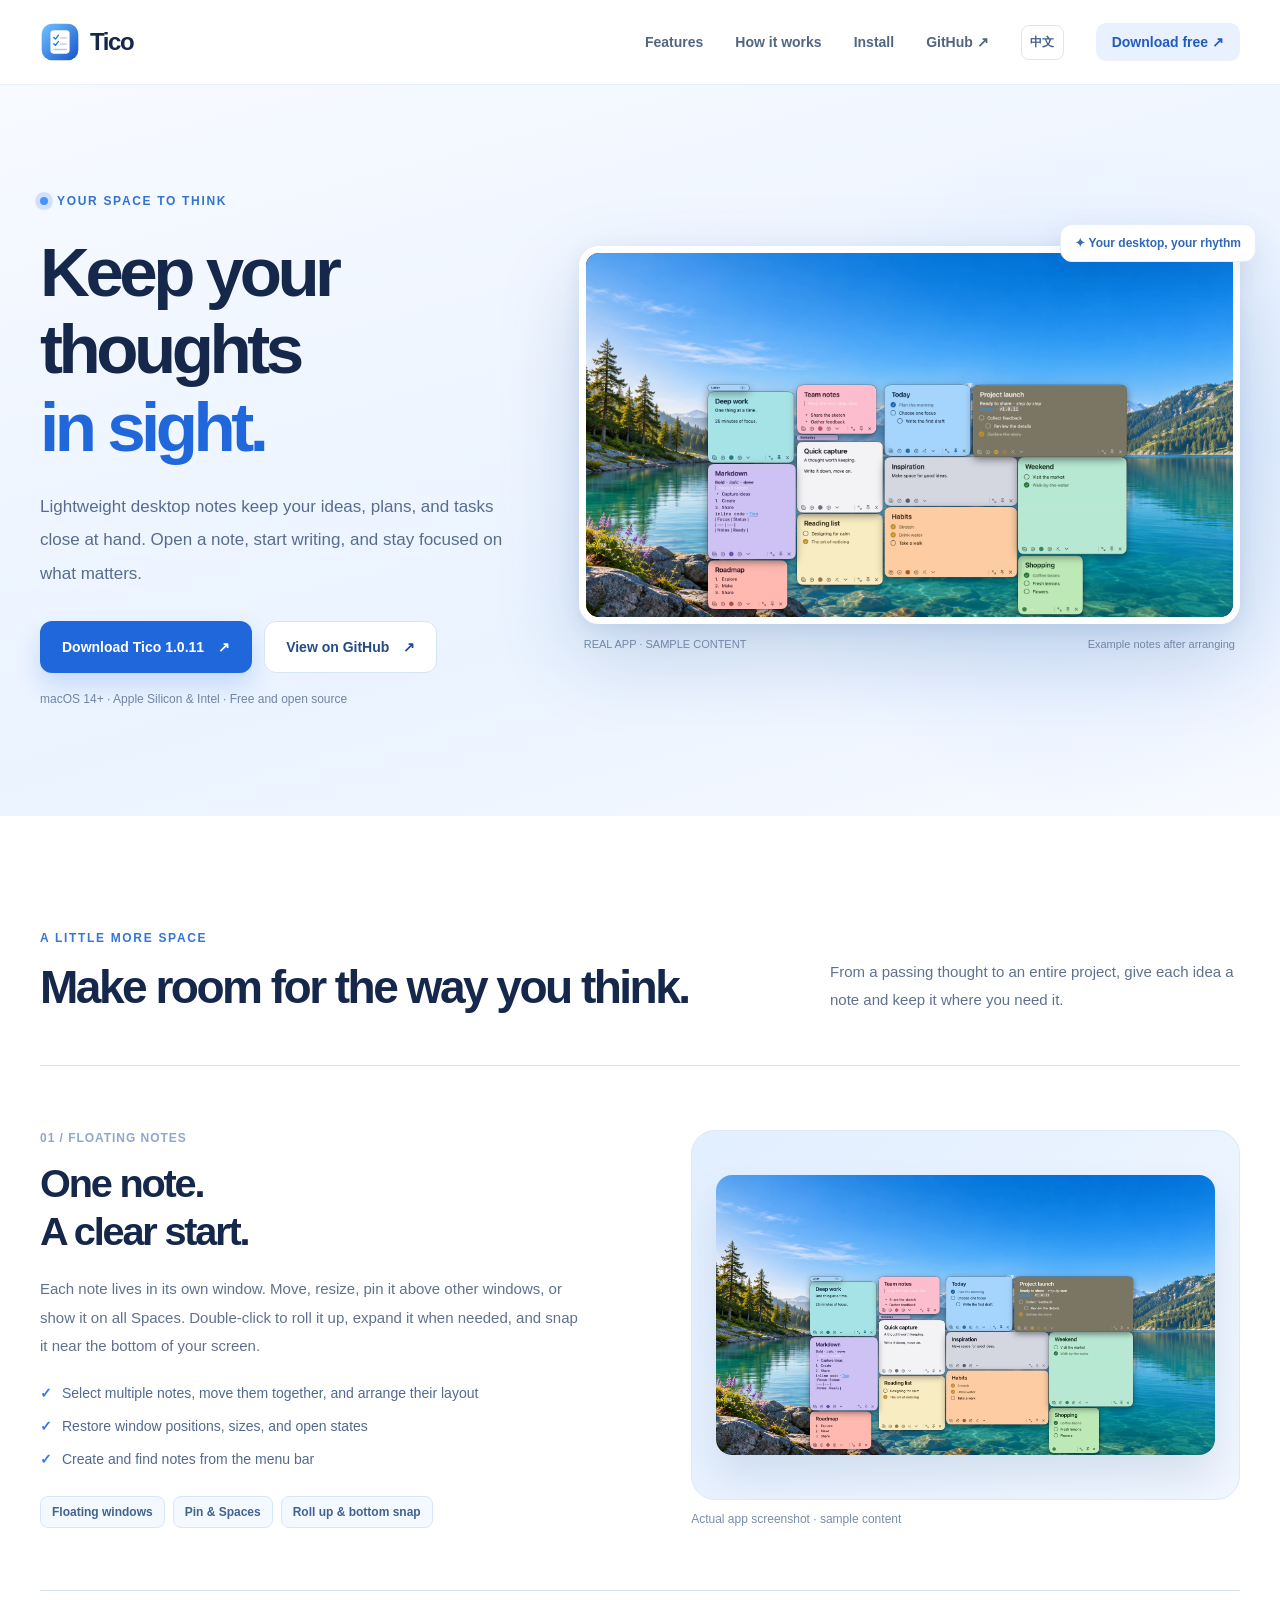
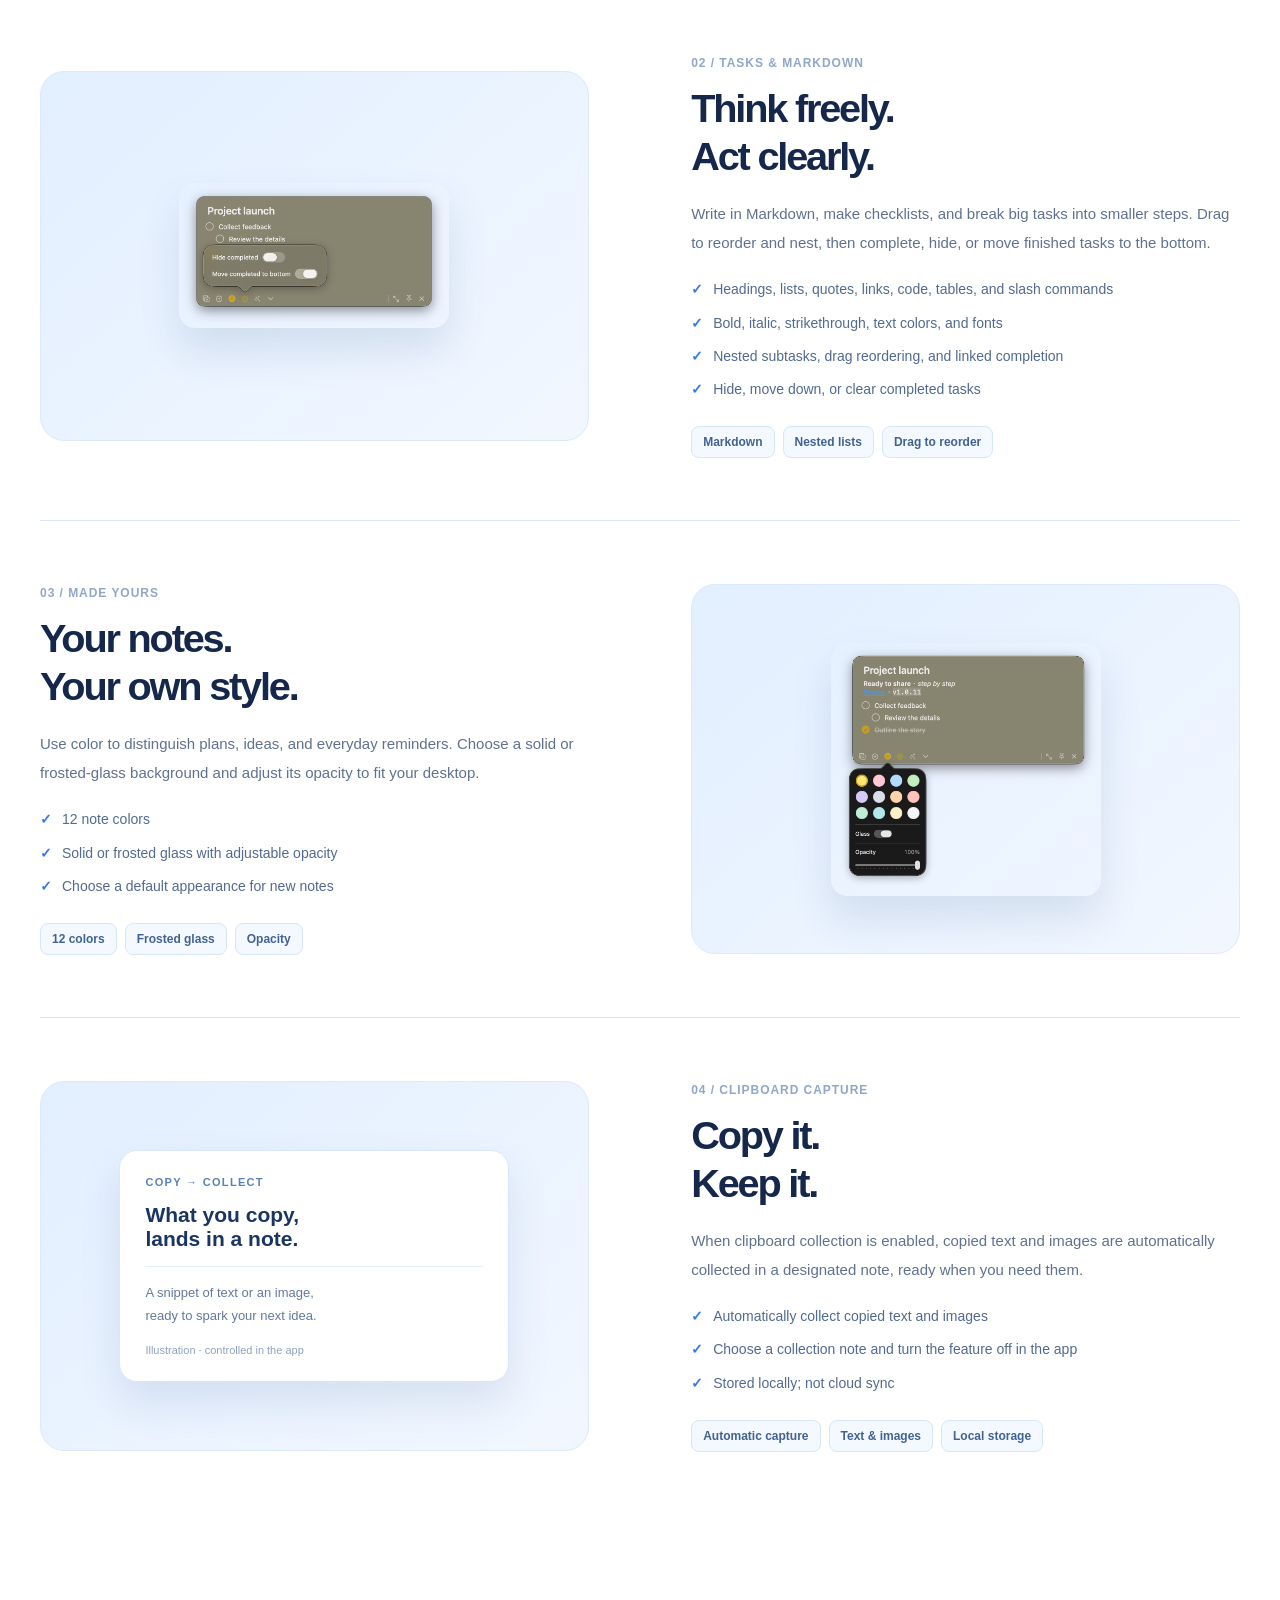
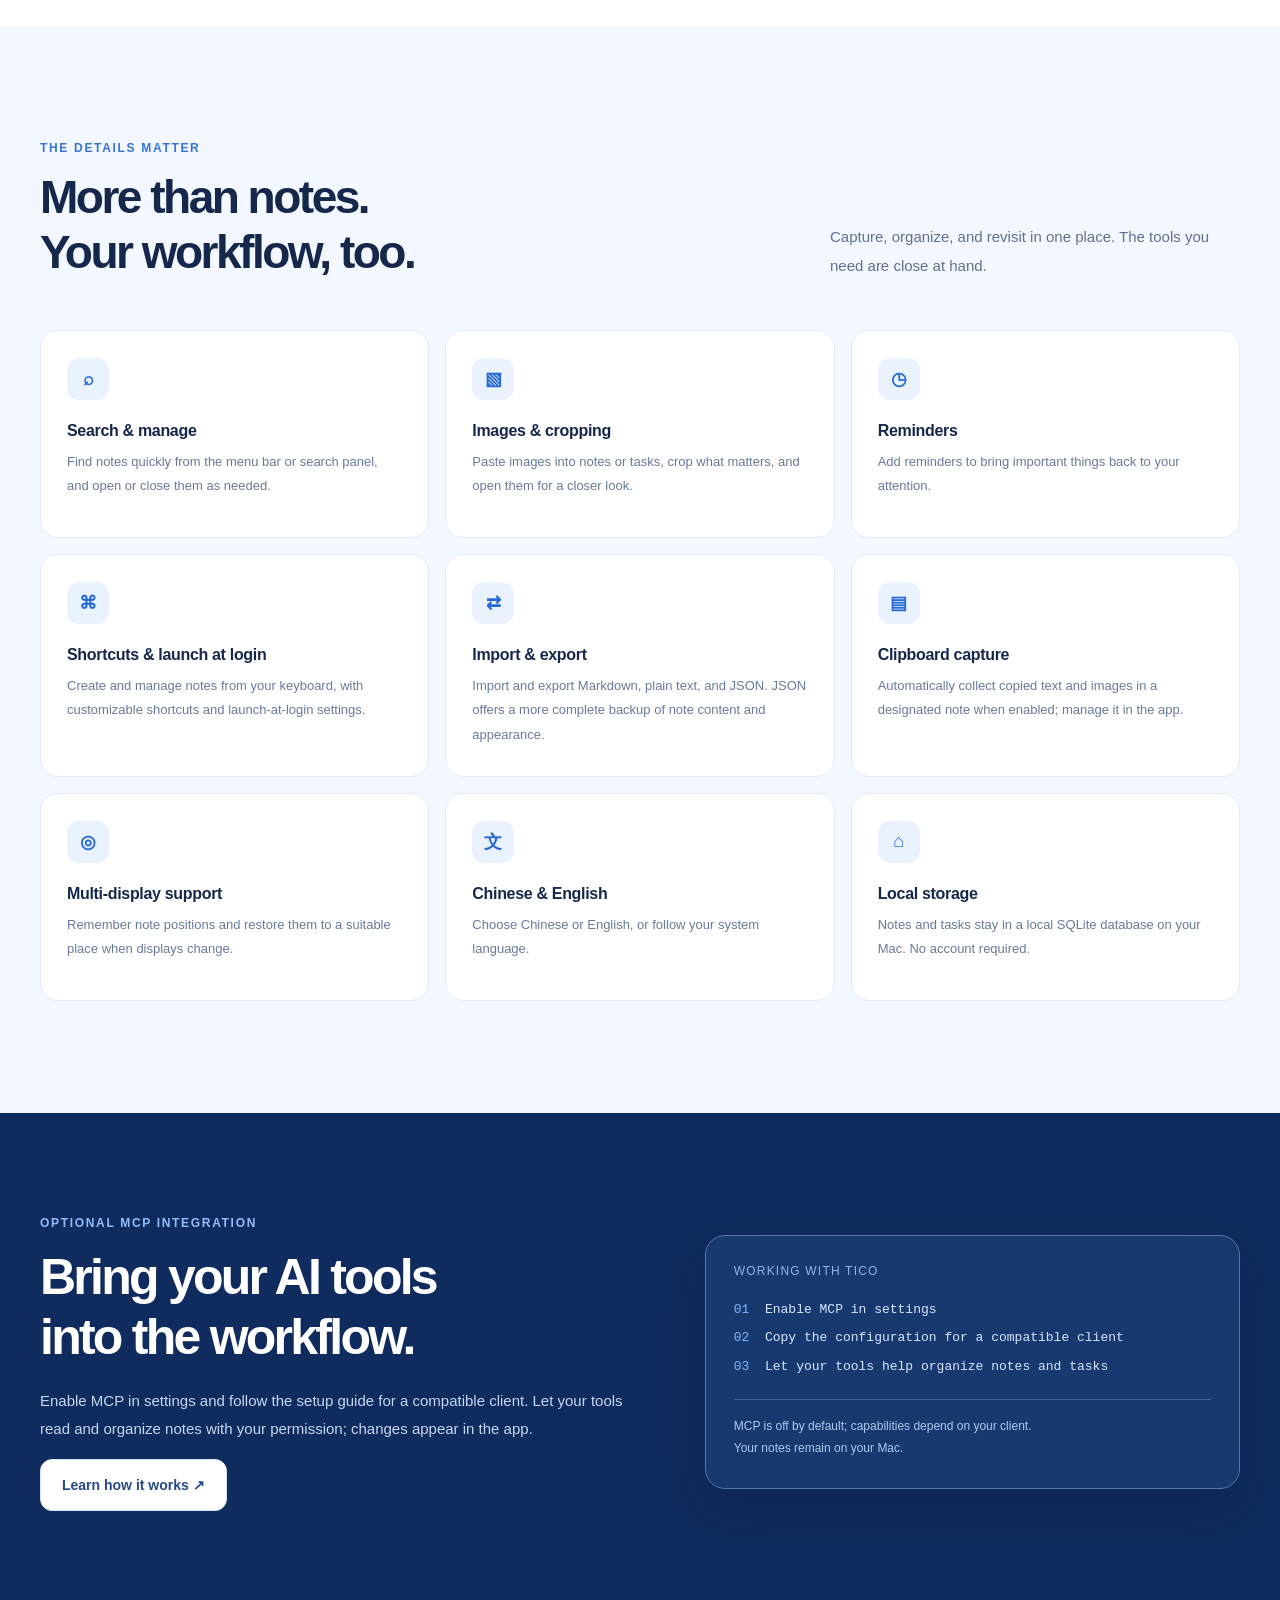
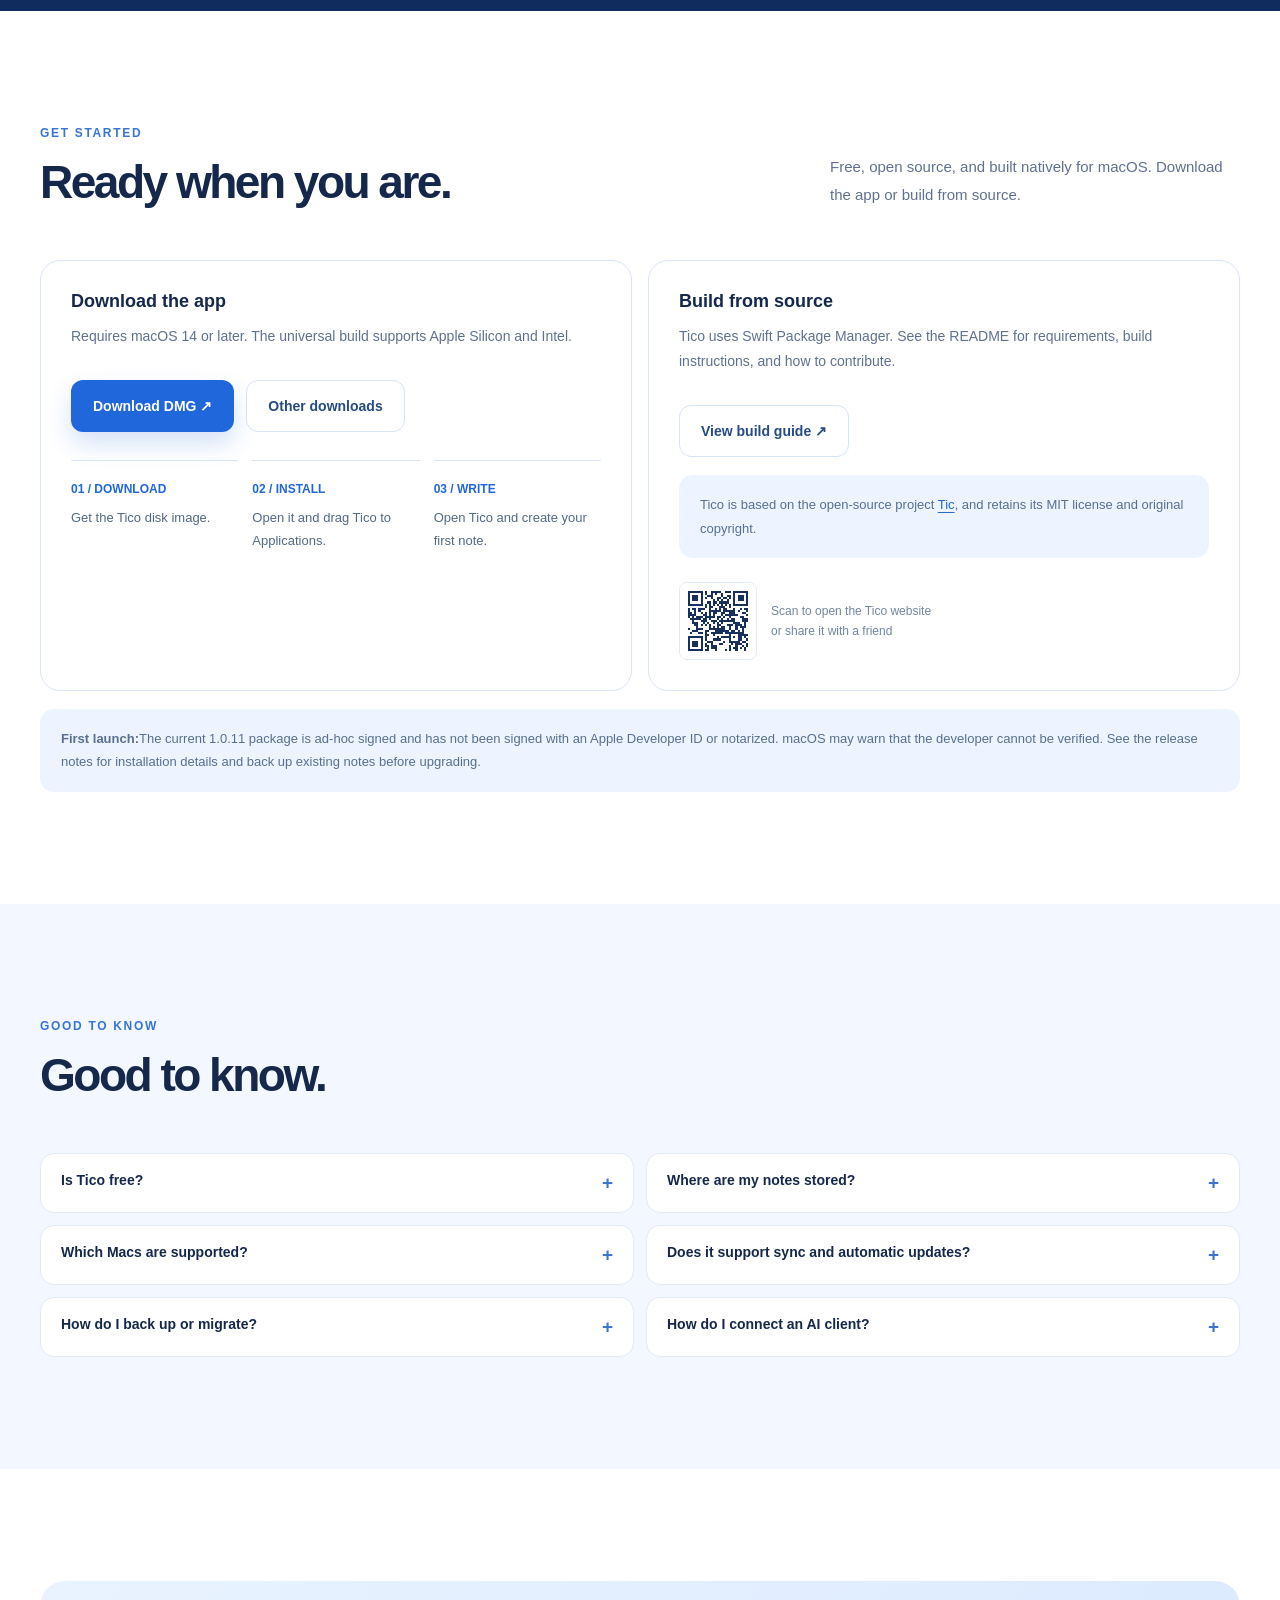
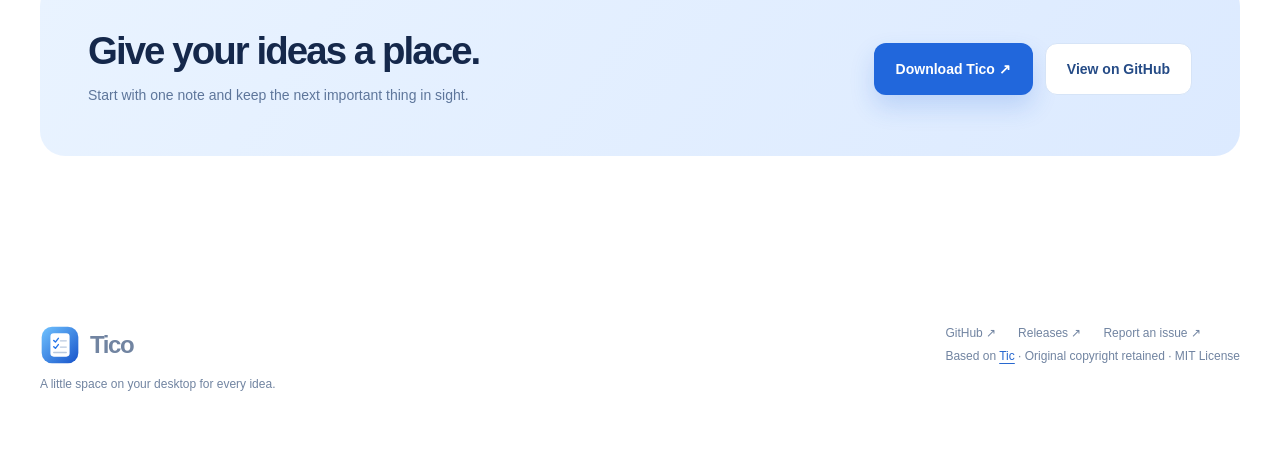
==== site/tico-pages/en.html @ 4e5aac99 "feat:[官网] 双语官网与英文适配" ====
<!doctype html>
<html lang="en">
<head>
  <meta charset="utf-8">
  <meta name="viewport" content="width=device-width, initial-scale=1">
  <script>
    (function(){try{var saved=localStorage.getItem('tico-language');var wanted=saved||(/^zh/i.test(navigator.language||'')?'zh':'en');var english=/\/en\.html$/.test(location.pathname);if(wanted==='en'&&!english)location.replace('./en.html');if(wanted==='zh'&&english)location.replace('./');}catch(e){}})();
  </script>
  <meta name="theme-color" content="#f3f7ff">
  <meta name="description" content="Tico is a free, open-source macOS app for floating notes, tasks, and Markdown.">
  <meta property="og:title" content="Tico — Keep your thoughts in sight">
  <meta property="og:description" content="Open-source floating notes and tasks for macOS.">
  <meta property="og:image" content="https://code-wgl.github.io/Tico/assets/desktop-notes.png">
  <link rel="icon" href="./favicon.svg" type="image/svg+xml">
  <title>Tico — Keep your thoughts in sight</title>
  <style>
    :root{color-scheme:light;--ink:#15284b;--muted:#60718f;--blue:#2167dc;--deep:#132e61;--line:#d9e5f6;--soft:#f3f7ff;--paper:#fff;--max:1200px;font-family:-apple-system,BlinkMacSystemFont,"PingFang SC","Microsoft YaHei",sans-serif;-webkit-font-smoothing:antialiased}*{box-sizing:border-box}html{scroll-behavior:smooth}body{margin:0;background:#fff;color:var(--ink)}a{color:inherit;text-decoration:none}button{font:inherit}a:focus-visible,button:focus-visible,summary:focus-visible{outline:3px solid #397ff0;outline-offset:4px}img,video{display:block;max-width:100%}.wrap{width:min(var(--max),calc(100% - 64px));margin:auto}.topbar{height:84px;display:flex;align-items:center;justify-content:space-between;gap:28px}.brand{display:inline-flex;align-items:center;gap:10px;font-size:24px;letter-spacing:-.06em;font-weight:800}.brand img{width:40px;height:40px}.nav{display:flex;align-items:center;gap:32px;color:#526581;font-size:14px;font-weight:650}.nav a:hover,.text-link:hover{color:var(--blue)}.nav .lang-toggle{font-size:12px;letter-spacing:.04em;color:#42618e;padding:8px;border-radius:8px;border:1px solid #dbe7f7}.nav .nav-cta{background:#e9f1ff;color:#205cc1;padding:11px 16px;border-radius:10px}.hero{position:relative;overflow:hidden;background:linear-gradient(165deg,#f7faff 0%,#eaf3ff 65%,#f7faff 100%);border-top:1px solid #e8f0fb}.hero:after{content:"";position:absolute;right:-12%;top:5%;width:55vw;height:55vw;border-radius:50%;background:radial-gradient(circle,#c8ddff80 0,transparent 68%);pointer-events:none}.hero-grid{position:relative;z-index:1;display:grid;grid-template-columns:.85fr 1.15fr;align-items:center;gap:50px;padding:106px 0 110px}.eyebrow{display:inline-flex;align-items:center;gap:9px;font-size:12px;font-weight:800;letter-spacing:.14em;color:#3272d3;text-transform:uppercase}.eyebrow:before{content:"";width:8px;height:8px;background:#4a92ff;border-radius:50%;box-shadow:0 0 0 5px #cfe1ff}.hero h1{font-size:clamp(48px,5.4vw,76px);line-height:1.12;letter-spacing:-.065em;margin:25px 0 24px;font-weight:800}.hero h1 em{color:var(--blue);font-style:normal}.lead{max-width:475px;font-size:17px;line-height:1.95;color:#586d8f;margin:0}.actions{display:flex;gap:12px;flex-wrap:wrap;margin-top:31px}.btn{min-height:52px;padding:0 21px;display:inline-flex;align-items:center;justify-content:center;gap:14px;border:1px solid transparent;border-radius:12px;font-size:14px;font-weight:750;transition:transform .2s,box-shadow .2s}.btn:hover{transform:translateY(-2px)}.btn.primary{background:#2167dc;color:white;box-shadow:0 12px 25px #2167dc30}.btn.secondary{background:#fff;border-color:#d6e4f7;color:#254b86}.hero-meta{margin:19px 0 0;font-size:12px;color:#7084a2}.hero-visual{position:relative}.app-frame{overflow:hidden;border:7px solid #fff;border-radius:20px;box-shadow:0 32px 80px #285a9b35,0 4px 18px #285a9b18;background:#101f38}.app-frame img{width:100%;height:auto}.visual-caption{display:flex;justify-content:space-between;gap:8px;font-size:11px;color:#7186a6;margin:14px 5px 0}.visual-tag{position:absolute;right:-16px;top:-22px;padding:11px 14px;background:#fff;border:1px solid #e3edfc;border-radius:12px;box-shadow:0 10px 30px #24497918;color:#3268b9;font-size:12px;font-weight:750}.section{padding:112px 0}.section.soft{background:var(--soft)}.section-head{display:flex;align-items:end;justify-content:space-between;gap:32px;margin-bottom:50px}.section-head h2,.feature-copy h2{font-size:clamp(32px,3.6vw,48px);line-height:1.2;letter-spacing:-.055em;margin:14px 0 0}.section-head p{max-width:410px;color:var(--muted);font-size:15px;line-height:1.9;margin:0}.section-kicker{color:#3675d6;font-size:12px;font-weight:800;letter-spacing:.14em;text-transform:uppercase}.feature-row{display:grid;grid-template-columns:1fr 1fr;align-items:center;gap:clamp(48px,8vw,110px);padding:62px 0;border-top:1px solid var(--line)}.feature-row.reverse .feature-copy{order:2}.feature-copy h2{font-size:clamp(30px,3.1vw,42px)}.feature-copy p{color:var(--muted);font-size:15px;line-height:1.9;margin:20px 0}.pill-list{display:flex;flex-wrap:wrap;gap:8px;margin-top:24px}.pill{font-size:12px;font-weight:700;padding:8px 11px;color:#426390;border:1px solid #d7e6fa;background:#f4f8ff;border-radius:8px}.feature-visual{min-width:0;padding:24px;border-radius:24px;background:linear-gradient(140deg,#e2efff,#f2f7ff);border:1px solid #dbe9fb;display:flex;justify-content:center;align-items:center;min-height:370px;overflow:hidden}.feature-visual .screen{max-height:400px;border-radius:16px;box-shadow:0 22px 40px #315a8724;object-fit:contain}.feature-visual video{width:100%;border-radius:12px;background:#101f38}.video-note{font-size:12px;color:#7a8da9;margin-top:12px}.media-vertical{max-width:270px}.feature-number{font-size:12px;font-weight:800;color:#90a7ca;letter-spacing:.08em}.feature-row ul{padding:0;list-style:none;color:#526a8f;font-size:14px;line-height:1.8;display:grid;gap:8px}.feature-row li:before{content:"✓";color:#3479e7;font-weight:800;margin-right:10px}.feature-grid{display:grid;grid-template-columns:repeat(3,1fr);gap:16px}.feature-card{position:relative;padding:27px 26px 29px;border:1px solid #e0eaf8;border-radius:18px;background:#fff;min-height:208px}.feature-icon{width:42px;height:42px;display:grid;place-items:center;border-radius:12px;background:#eaf2ff;color:#2669d4;font-size:18px;font-weight:800}.feature-card h3{margin:22px 0 10px;font-size:16px;letter-spacing:-.02em}.feature-card p{font-size:13px;line-height:1.85;color:#667b9b;margin:0}.band{padding:100px 0;background:#102b5d;color:#fff;overflow:hidden}.band-inner{display:grid;grid-template-columns:1fr .9fr;gap:70px;align-items:center}.band h2{font-size:clamp(32px,4vw,50px);line-height:1.2;letter-spacing:-.055em;margin:16px 0 20px}.band p{color:#c6d7f3;line-height:1.9;font-size:15px}.code-card{background:#173970;border:1px solid #5276a7;border-radius:20px;padding:28px;color:#d8e7ff;box-shadow:0 20px 50px #07193733}.code-card small{display:block;font-size:12px;color:#8fb4eb;letter-spacing:.1em;margin-bottom:18px}.code-line{font-family:ui-monospace,SFMono-Regular,Menlo,monospace;font-size:13px;line-height:2.2;overflow-wrap:anywhere}.code-line b{font-weight:500;color:#80b3ff}.code-foot{border-top:1px solid #426597;margin-top:18px;padding-top:16px;font-size:12px;line-height:1.8;color:#aec8ed}.install-grid{display:grid;grid-template-columns:1fr 1fr;gap:16px}.install-card{border:1px solid var(--line);background:#fff;border-radius:20px;padding:30px}.install-card h3{font-size:18px;margin:0 0 12px}.install-card p{color:var(--muted);font-size:14px;line-height:1.8;margin:0}.steps{display:grid;grid-template-columns:repeat(3,1fr);gap:14px;margin-top:28px}.step{padding-top:18px;border-top:1px solid #d9e5f6;color:#526984;font-size:13px;line-height:1.8}.step b{display:block;color:var(--blue);font-size:12px;margin-bottom:5px}.note-box{margin-top:18px;border-radius:14px;background:#edf4ff;padding:18px 21px;color:#586f91;font-size:13px;line-height:1.8}.faq{display:grid;grid-template-columns:1fr 1fr;gap:12px}.faq details{border:1px solid #e1eaf7;border-radius:14px;padding:18px 20px;background:white}.faq summary{cursor:pointer;font-size:14px;font-weight:750;list-style:none;display:flex;justify-content:space-between;gap:15px}.faq summary:after{content:"+";font-size:19px;color:#3974d0}.faq details[open] summary:after{content:"−"}.faq p{font-size:13px;color:#667b9b;line-height:1.85;margin:15px 0 0}.final-cta{background:linear-gradient(125deg,#e9f3ff,#dceaff);border-radius:25px;padding:48px;display:flex;justify-content:space-between;gap:30px;align-items:center}.final-cta h2{font-size:clamp(28px,3vw,39px);letter-spacing:-.05em;margin:0 0 10px}.final-cta p{margin:0;color:#5e769b;line-height:1.8;font-size:14px}.final-cta .actions{margin:0;flex-shrink:0}footer{padding:54px 0;color:#7184a1;font-size:12px;line-height:1.9}.footer-inner{display:flex;justify-content:space-between;gap:30px}.footer-links{display:flex;gap:22px;flex-wrap:wrap}.text-link{color:#2868cf;text-decoration:underline;text-underline-offset:3px}.skip{position:absolute;left:-10000px;top:10px;background:#fff;color:#123;padding:10px;z-index:100}.skip:focus{left:10px}@media(max-width:900px){.hero-grid{grid-template-columns:1fr;gap:50px;padding:75px 0 85px}.hero-visual{max-width:680px}.feature-row{gap:35px}.band-inner{gap:35px}.feature-grid{grid-template-columns:repeat(2,1fr)}.nav{gap:18px}.nav .nav-hide{display:none}}@media(max-width:640px){.wrap{width:calc(100% - 36px)}.topbar{height:72px}.brand img{width:35px;height:35px}.brand{font-size:22px}.nav{gap:12px}.nav a:not(.nav-cta):not(.lang-toggle){display:none}.hero-grid{padding:66px 0 72px;gap:43px}.hero h1{font-size:clamp(44px,11vw,58px)}.lead{font-size:15px}.visual-tag{right:4px;top:-18px}.visual-caption{font-size:10px}.section{padding:76px 0}.section-head{display:block;margin-bottom:34px}.section-head p{margin-top:18px}.feature-row{grid-template-columns:1fr;gap:26px;padding:42px 0}.feature-row.reverse .feature-copy{order:0}.feature-visual{min-height:280px;padding:18px}.feature-grid{grid-template-columns:1fr}.feature-card{min-height:0}.band{padding:76px 0}.band-inner,.install-grid,.faq{grid-template-columns:1fr}.steps{grid-template-columns:1fr;gap:6px}.final-cta{padding:30px;display:block}.final-cta .actions{margin-top:25px}.footer-inner{flex-direction:column}.btn{min-height:50px}.footer-links{gap:15px}}@media(prefers-reduced-motion:reduce){html{scroll-behavior:auto}*,*:before,*:after{transition:none!important}}
    .clip-demo{width:100%;max-width:390px;background:#fff;border:1px solid #d9e7fa;border-radius:18px;padding:25px;box-shadow:0 20px 40px #315a8720}.clip-demo .clip-label{font-size:11px;color:#5981b9;font-weight:800;letter-spacing:.12em}.clip-demo h3{font-size:21px;margin:15px 0;color:#1a3560}.clip-demo p{border-top:1px solid #e7eef9;padding-top:14px;color:#647a9b;font-size:13px;line-height:1.8}.clip-demo .clip-caption{font-size:11px;color:#91a2ba;margin-top:17px}.qr{display:flex;align-items:center;gap:14px;margin-top:24px;color:#7286a2;font-size:12px;line-height:1.7}.qr img{width:78px;height:78px;border:1px solid #e2ebf8;border-radius:8px;background:#fff}
  </style>
</head>
<body>
  <a class="skip" href="#main">Skip to main content</a>
  <header class="wrap topbar"><a class="brand" href="./" aria-label="Tico home"><img src="./favicon.svg" alt="">Tico</a><nav class="nav" aria-label="Main navigation"><a href="#features">Features</a><a href="#workflow">How it works</a><a class="nav-hide" href="#install">Install</a><a class="nav-hide" href="https://github.com/code-wgl/Tico">GitHub ↗</a><a class="lang-toggle" href="./" lang="zh-CN" data-language="zh" aria-label="Switch to Chinese">中文</a><a class="nav-cta" href="https://github.com/code-wgl/Tico/releases/latest">Download free ↗</a></nav></header>
  <main id="main">
    <section class="hero"><div class="wrap hero-grid"><div><span class="eyebrow">Your space to think</span><h1>Keep your thoughts<br><em>in sight.</em></h1><p class="lead">Lightweight desktop notes keep your ideas, plans, and tasks close at hand. Open a note, start writing, and stay focused on what matters.</p><div class="actions"><a class="btn primary" href="https://github.com/code-wgl/Tico/releases/download/v1.0.11/Tico-v1.0.11.dmg">Download Tico 1.0.11 <span>↗</span></a><a class="btn secondary" href="https://github.com/code-wgl/Tico">View on GitHub <span>↗</span></a></div><p class="hero-meta">macOS 14+ · Apple Silicon & Intel · Free and open source</p></div><div class="hero-visual"><span class="visual-tag">✦ Your desktop, your rhythm</span><div class="app-frame"><img src="./assets/desktop-notes.png" alt="Actual Tico app showing sample notes with different colors, task states, and collapsed notes" width="3304" height="1710" fetchpriority="high"></div><div class="visual-caption"><span>REAL APP · SAMPLE CONTENT</span><span>Example notes after arranging</span></div></div></div></section>
    <section class="section" id="workflow"><div class="wrap"><div class="section-head"><div><span class="section-kicker">A little more space</span><h2>Make room for the way you think.</h2></div><p>From a passing thought to an entire project, give each idea a note and keep it where you need it.</p></div><div class="feature-row"><div class="feature-copy"><span class="feature-number">01 / FLOATING NOTES</span><h2>One note.<br>A clear start.</h2><p>Each note lives in its own window. Move, resize, pin it above other windows, or show it on all Spaces. Double-click to roll it up, expand it when needed, and snap it near the bottom of your screen.</p><ul><li>Select multiple notes, move them together, and arrange their layout</li><li>Restore window positions, sizes, and open states</li><li>Create and find notes from the menu bar</li></ul><div class="pill-list"><span class="pill">Floating windows</span><span class="pill">Pin & Spaces</span><span class="pill">Roll up & bottom snap</span></div></div><div><div class="feature-visual"><img class="screen" src="./assets/desktop-notes.png" alt="Actual Tico app showing sample notes arranged on the desktop" loading="lazy"></div><div class="video-note">Actual app screenshot · sample content</div></div></div><div class="feature-row reverse"><div class="feature-copy"><span class="feature-number">02 / TASKS & MARKDOWN</span><h2>Think freely.<br>Act clearly.</h2><p>Write in Markdown, make checklists, and break big tasks into smaller steps. Drag to reorder and nest, then complete, hide, or move finished tasks to the bottom.</p><ul><li>Headings, lists, quotes, links, code, tables, and slash commands</li><li>Bold, italic, strikethrough, text colors, and fonts</li><li>Nested subtasks, drag reordering, and linked completion</li><li>Hide, move down, or clear completed tasks</li></ul><div class="pill-list"><span class="pill">Markdown</span><span class="pill">Nested lists</span><span class="pill">Drag to reorder</span></div></div><div class="feature-visual"><img class="screen media-vertical" src="./assets/task-options.png" alt="Actual Tico task options to hide or move completed items down" loading="lazy"></div></div><div class="feature-row"><div class="feature-copy"><span class="feature-number">03 / MADE YOURS</span><h2>Your notes.<br>Your own style.</h2><p>Use color to distinguish plans, ideas, and everyday reminders. Choose a solid or frosted-glass background and adjust its opacity to fit your desktop.</p><ul><li>12 note colors</li><li>Solid or frosted glass with adjustable opacity</li><li>Choose a default appearance for new notes</li></ul><div class="pill-list"><span class="pill">12 colors</span><span class="pill">Frosted glass</span><span class="pill">Opacity</span></div></div><div class="feature-visual"><img class="screen media-vertical" src="./assets/colors.png" alt="Actual Tico appearance panel showing colors, frosted glass, and opacity" loading="lazy"></div></div><div class="feature-row reverse"><div class="feature-copy"><span class="feature-number">04 / CLIPBOARD CAPTURE</span><h2>Copy it.<br>Keep it.</h2><p>When clipboard collection is enabled, copied text and images are automatically collected in a designated note, ready when you need them.</p><ul><li>Automatically collect copied text and images</li><li>Choose a collection note and turn the feature off in the app</li><li>Stored locally; not cloud sync</li></ul><div class="pill-list"><span class="pill">Automatic capture</span><span class="pill">Text & images</span><span class="pill">Local storage</span></div></div><div class="feature-visual"><div class="clip-demo"><div class="clip-label">COPY → COLLECT</div><h3>What you copy,<br>lands in a note.</h3><p>A snippet of text or an image,<br>ready to spark your next idea.</p><div class="clip-caption">Illustration · controlled in the app</div></div></div></div></div></section>
    <section class="section soft" id="features"><div class="wrap"><div class="section-head"><div><span class="section-kicker">The details matter</span><h2>More than notes.<br>Your workflow, too.</h2></div><p>Capture, organize, and revisit in one place. The tools you need are close at hand.</p></div><div class="feature-grid"><article class="feature-card"><span class="feature-icon">⌕</span><h3>Search & manage</h3><p>Find notes quickly from the menu bar or search panel, and open or close them as needed.</p></article><article class="feature-card"><span class="feature-icon">▧</span><h3>Images & cropping</h3><p>Paste images into notes or tasks, crop what matters, and open them for a closer look.</p></article><article class="feature-card"><span class="feature-icon">◷</span><h3>Reminders</h3><p>Add reminders to bring important things back to your attention.</p></article><article class="feature-card"><span class="feature-icon">⌘</span><h3>Shortcuts & launch at login</h3><p>Create and manage notes from your keyboard, with customizable shortcuts and launch-at-login settings.</p></article><article class="feature-card"><span class="feature-icon">⇄</span><h3>Import & export</h3><p>Import and export Markdown, plain text, and JSON. JSON offers a more complete backup of note content and appearance.</p></article><article class="feature-card"><span class="feature-icon">▤</span><h3>Clipboard capture</h3><p>Automatically collect copied text and images in a designated note when enabled; manage it in the app.</p></article><article class="feature-card"><span class="feature-icon">◎</span><h3>Multi-display support</h3><p>Remember note positions and restore them to a suitable place when displays change.</p></article><article class="feature-card"><span class="feature-icon">文</span><h3>Chinese & English</h3><p>Choose Chinese or English, or follow your system language.</p></article><article class="feature-card"><span class="feature-icon">⌂</span><h3>Local storage</h3><p>Notes and tasks stay in a local SQLite database on your Mac. No account required.</p></article></div></div></section>
    <section class="band"><div class="wrap band-inner"><div><span class="section-kicker" style="color:#91bdff">OPTIONAL MCP INTEGRATION</span><h2>Bring your AI tools<br>into the workflow.</h2><p>Enable MCP in settings and follow the setup guide for a compatible client. Let your tools read and organize notes with your permission; changes appear in the app.</p><a class="btn secondary" href="https://github.com/code-wgl/Tico#使用-usage">Learn how it works ↗</a></div><div class="code-card" aria-label="Optional MCP integration overview"><small>WORKING WITH TICO</small><div class="code-line"><b>01</b> &nbsp;Enable MCP in settings</div><div class="code-line"><b>02</b> &nbsp;Copy the configuration for a compatible client</div><div class="code-line"><b>03</b> &nbsp;Let your tools help organize notes and tasks</div><div class="code-foot">MCP is off by default; capabilities depend on your client.<br>Your notes remain on your Mac.</div></div></div></section>
    <section class="section" id="install"><div class="wrap"><div class="section-head"><div><span class="section-kicker">GET STARTED</span><h2>Ready when you are.</h2></div><p>Free, open source, and built natively for macOS. Download the app or build from source.</p></div><div class="install-grid"><div class="install-card"><h3>Download the app</h3><p>Requires macOS 14 or later. The universal build supports Apple Silicon and Intel.</p><div class="actions"><a class="btn primary" href="https://github.com/code-wgl/Tico/releases/download/v1.0.11/Tico-v1.0.11.dmg">Download DMG ↗</a><a class="btn secondary" href="https://github.com/code-wgl/Tico/releases/tag/v1.0.11">Other downloads</a></div><div class="steps"><div class="step"><b>01 / DOWNLOAD</b>Get the Tico disk image.</div><div class="step"><b>02 / INSTALL</b>Open it and drag Tico to Applications.</div><div class="step"><b>03 / WRITE</b>Open Tico and create your first note.</div></div></div><div class="install-card"><h3>Build from source</h3><p>Tico uses Swift Package Manager. See the README for requirements, build instructions, and how to contribute.</p><div class="actions"><a class="btn secondary" href="https://github.com/code-wgl/Tico#从源码构建-build-from-source">View build guide ↗</a></div><div class="note-box">Tico is based on the open-source project <a class="text-link" href="https://github.com/kasvith/tic">Tic</a>, and retains its MIT license and original copyright.</div><div class="qr"><img src="./assets/site-qr.svg" alt="Scan the QR code to open the Tico website" width="78" height="78"><span>Scan to open the Tico website<br>or share it with a friend</span></div></div></div><div class="note-box"><strong>First launch:</strong>The current 1.0.11 package is ad-hoc signed and has not been signed with an Apple Developer ID or notarized. macOS may warn that the developer cannot be verified. See the release notes for installation details and back up existing notes before upgrading.</div></div></section>
    <section class="section soft"><div class="wrap"><div class="section-head"><div><span class="section-kicker">GOOD TO KNOW</span><h2>Good to know.</h2></div></div><div class="faq"><details><summary>Is Tico free?</summary><p>Yes. Tico is free and open source under the MIT license. Explore the code, report an issue, or contribute.</p></details><details><summary>Where are my notes stored?</summary><p>The stable app stores data locally on your Mac using Tic’s existing app identity and data directory. The development app uses a separate directory. Export backups regularly.</p></details><details><summary>Which Macs are supported?</summary><p>The current release requires macOS 14 or later and supports Apple Silicon and Intel. See the release page for details.</p></details><details><summary>Does it support sync and automatic updates?</summary><p>Folder sync and automatic updates from upstream are not enabled in 1.0.11. Back up manually and check GitHub Releases for new versions.</p></details><details><summary>How do I back up or migrate?</summary><p>Export Markdown, plain text, or JSON. JSON is better suited to complete backups; plain text does not include images or appearance.</p></details><details><summary>How do I connect an AI client?</summary><p>Enable MCP in the app settings and follow the instructions for a compatible client. MCP is off by default.</p></details></div></div></section>
    <section class="section"><div class="wrap"><div class="final-cta"><div><h2>Give your ideas a place.</h2><p>Start with one note and keep the next important thing in sight.</p></div><div class="actions"><a class="btn primary" href="https://github.com/code-wgl/Tico/releases/download/v1.0.11/Tico-v1.0.11.dmg">Download Tico ↗</a><a class="btn secondary" href="https://github.com/code-wgl/Tico">View on GitHub</a></div></div></div></section>
  </main>
  <footer><div class="wrap footer-inner"><div><a class="brand" href="./"><img src="./favicon.svg" alt="">Tico</a><div>A little space on your desktop for every idea.</div></div><div><div class="footer-links"><a href="https://github.com/code-wgl/Tico">GitHub ↗</a><a href="https://github.com/code-wgl/Tico/releases">Releases ↗</a><a href="https://github.com/code-wgl/Tico/issues">Report an issue ↗</a></div><div>Based on <a class="text-link" href="https://github.com/kasvith/tic">Tic</a> · Original copyright retained · MIT License</div></div></div></footer>
  <script>document.querySelectorAll('[data-language]').forEach(function(link){link.addEventListener('click',function(){try{localStorage.setItem('tico-language',link.dataset.language)}catch(e){}})});</script>
</body>
</html>
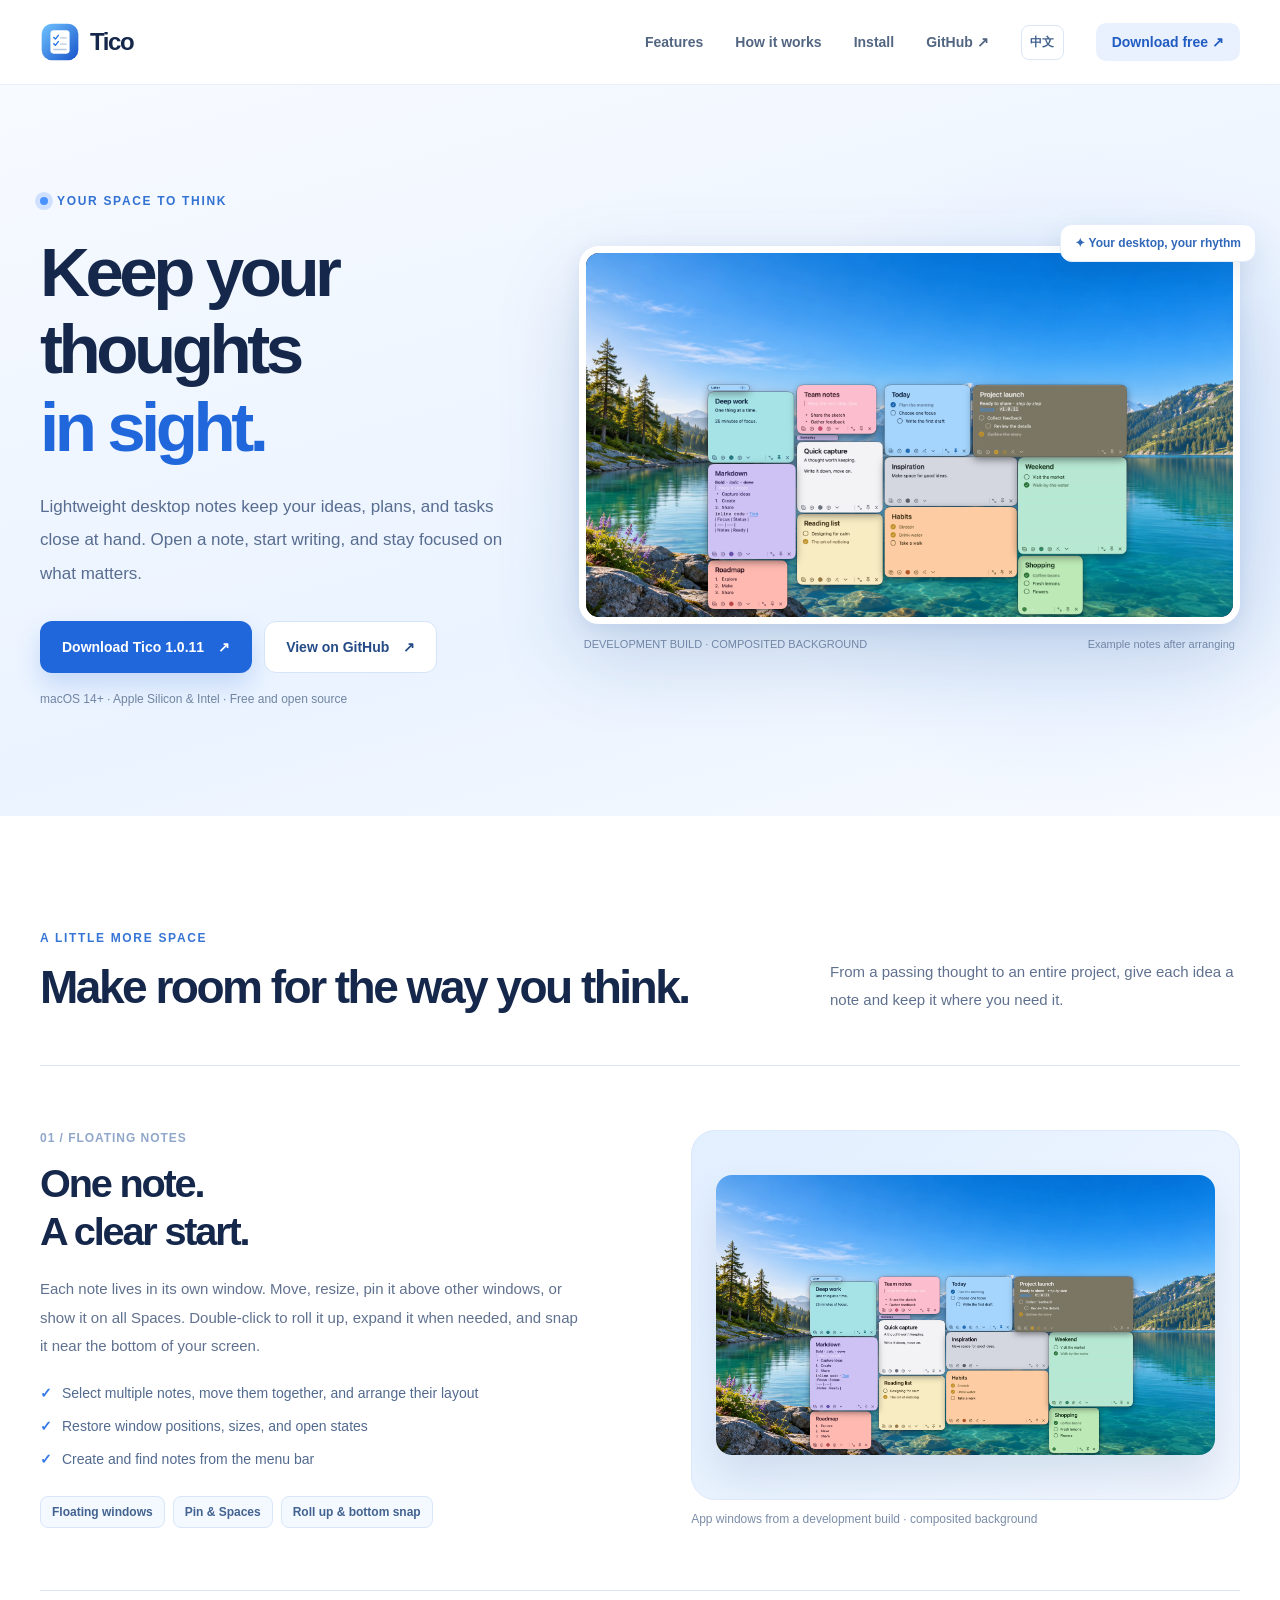
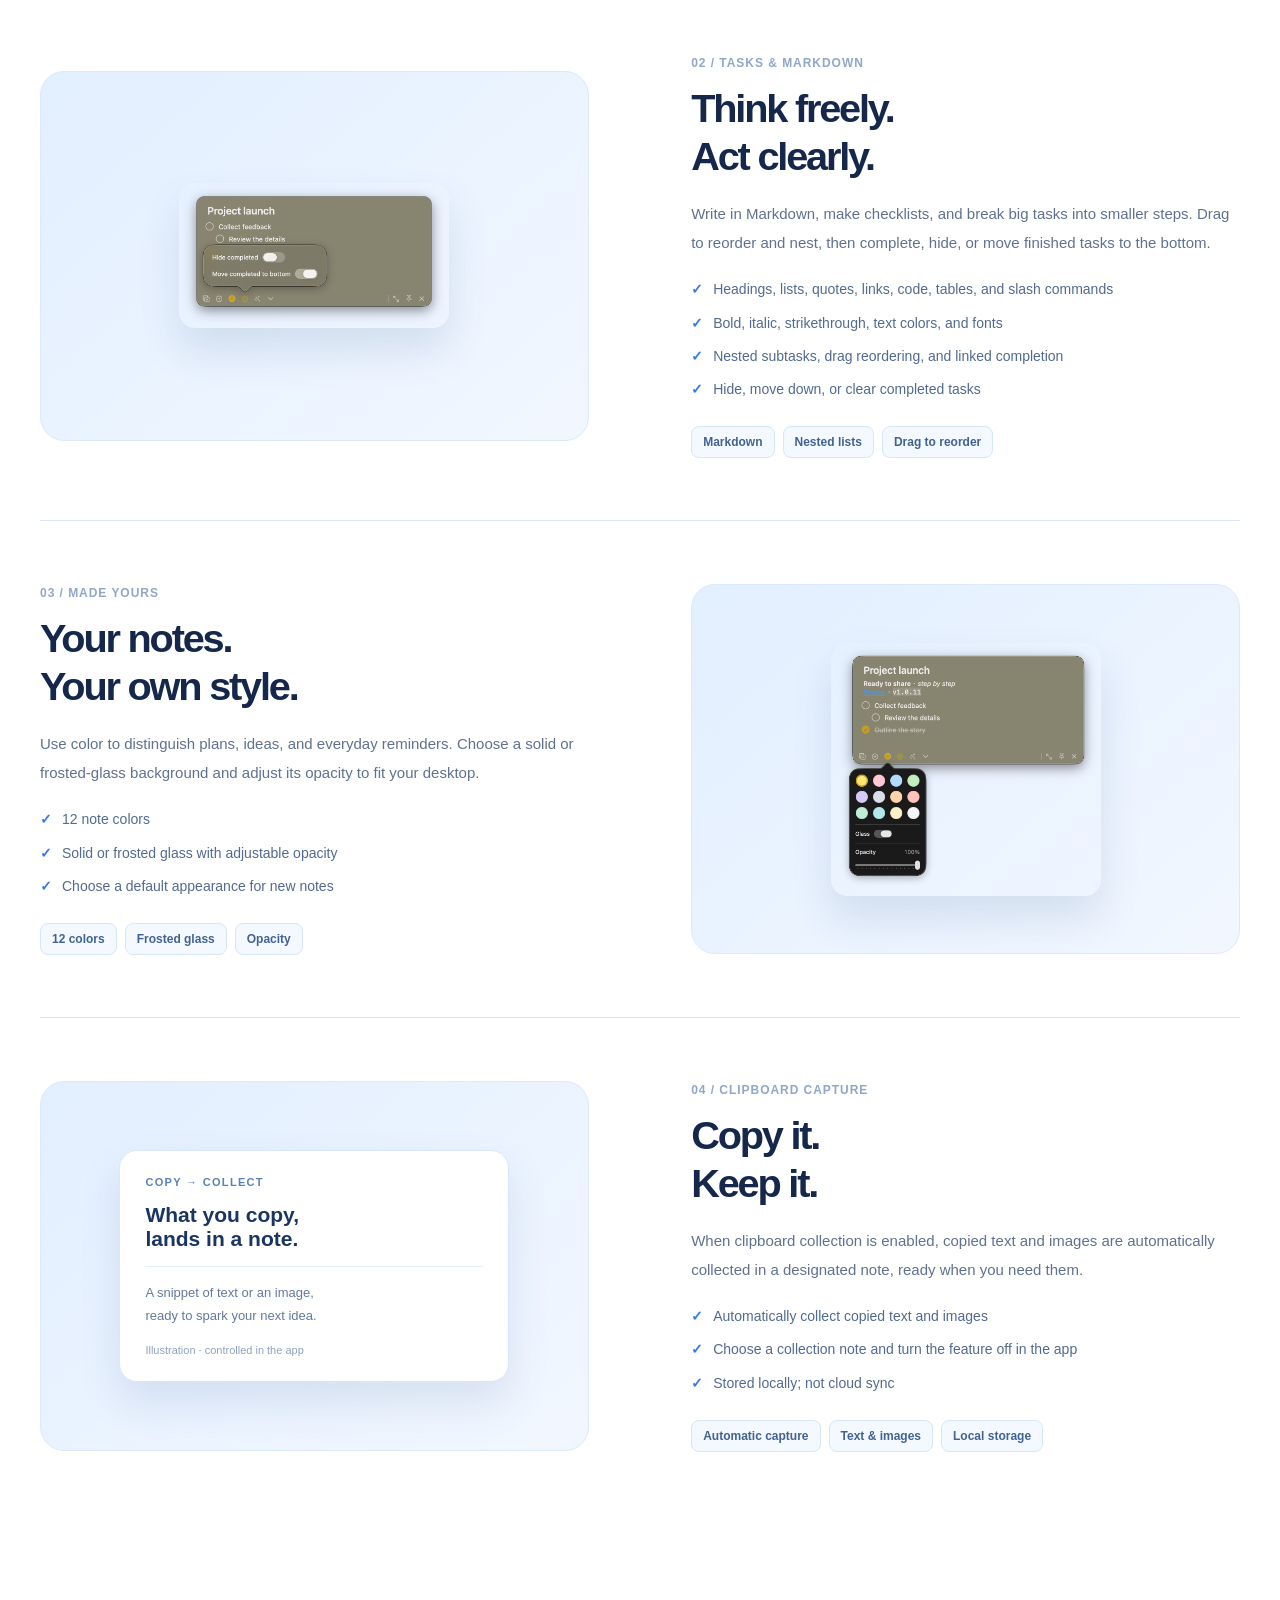
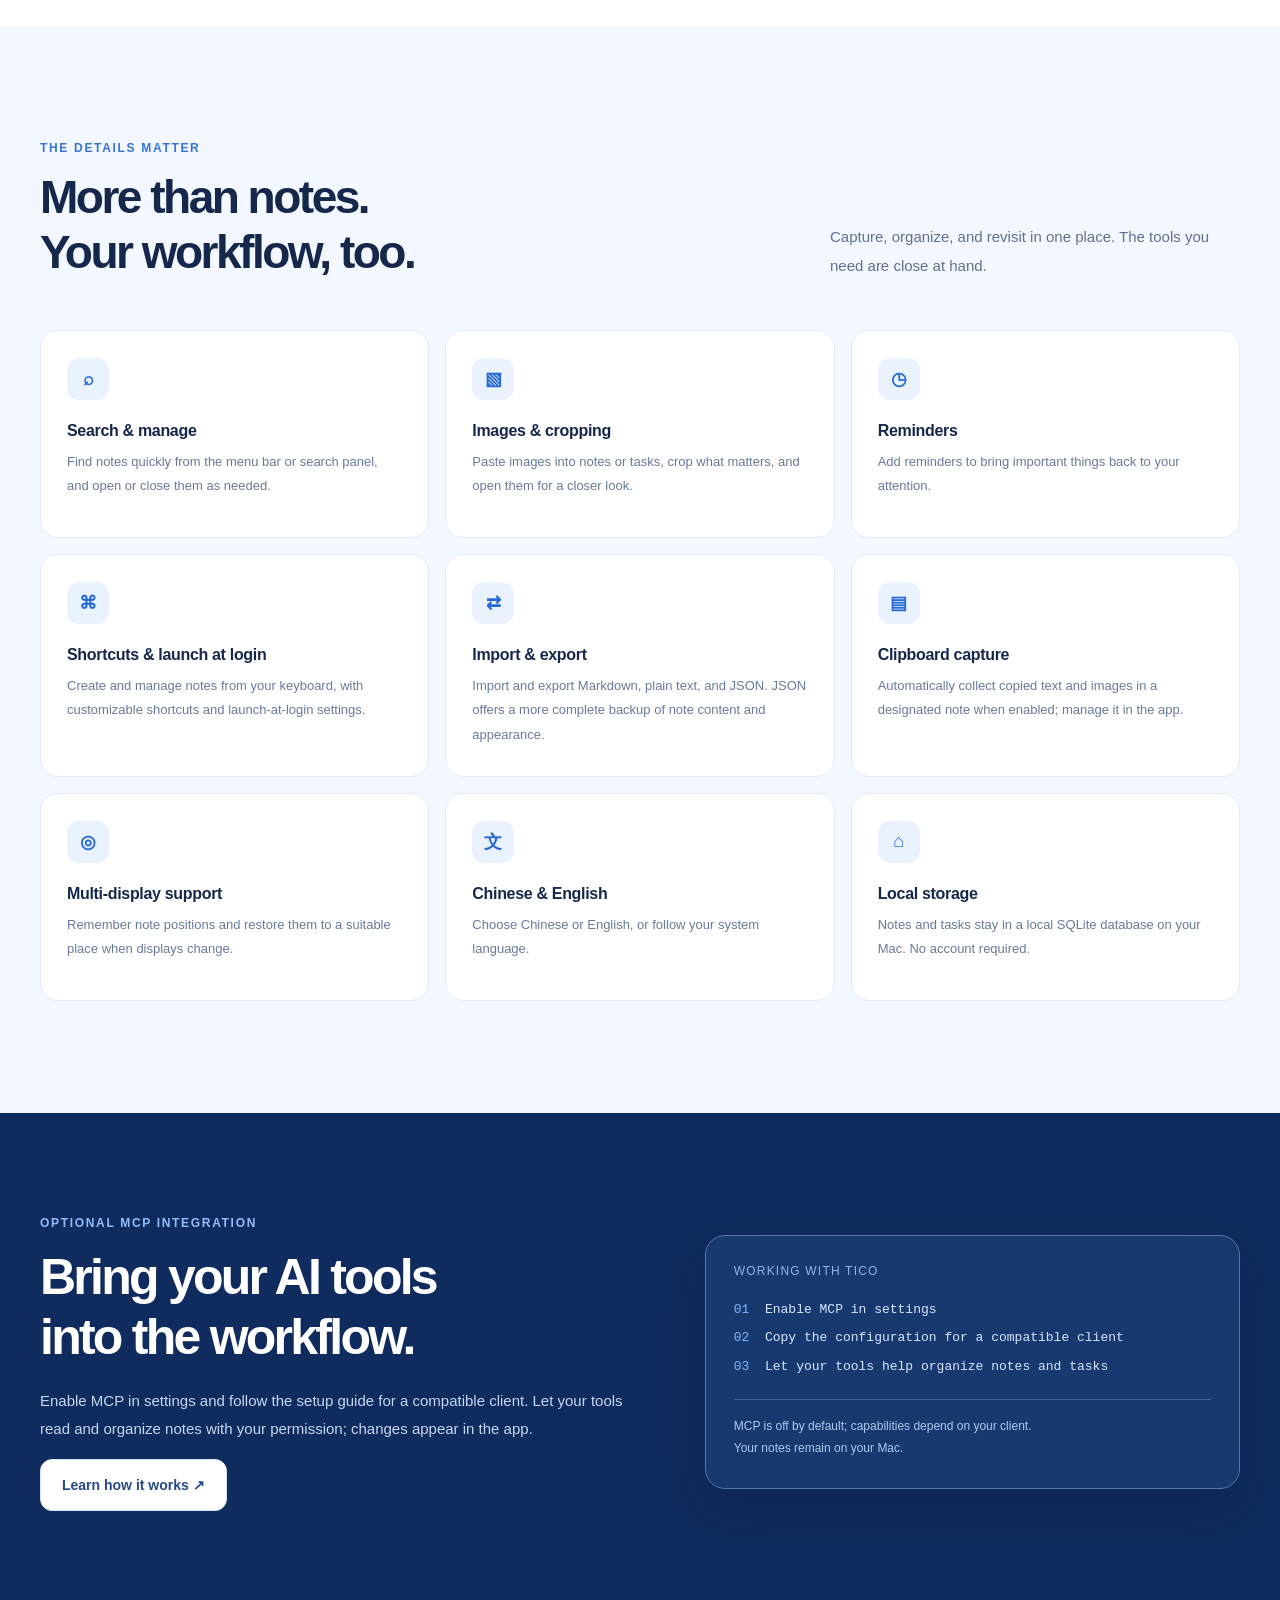
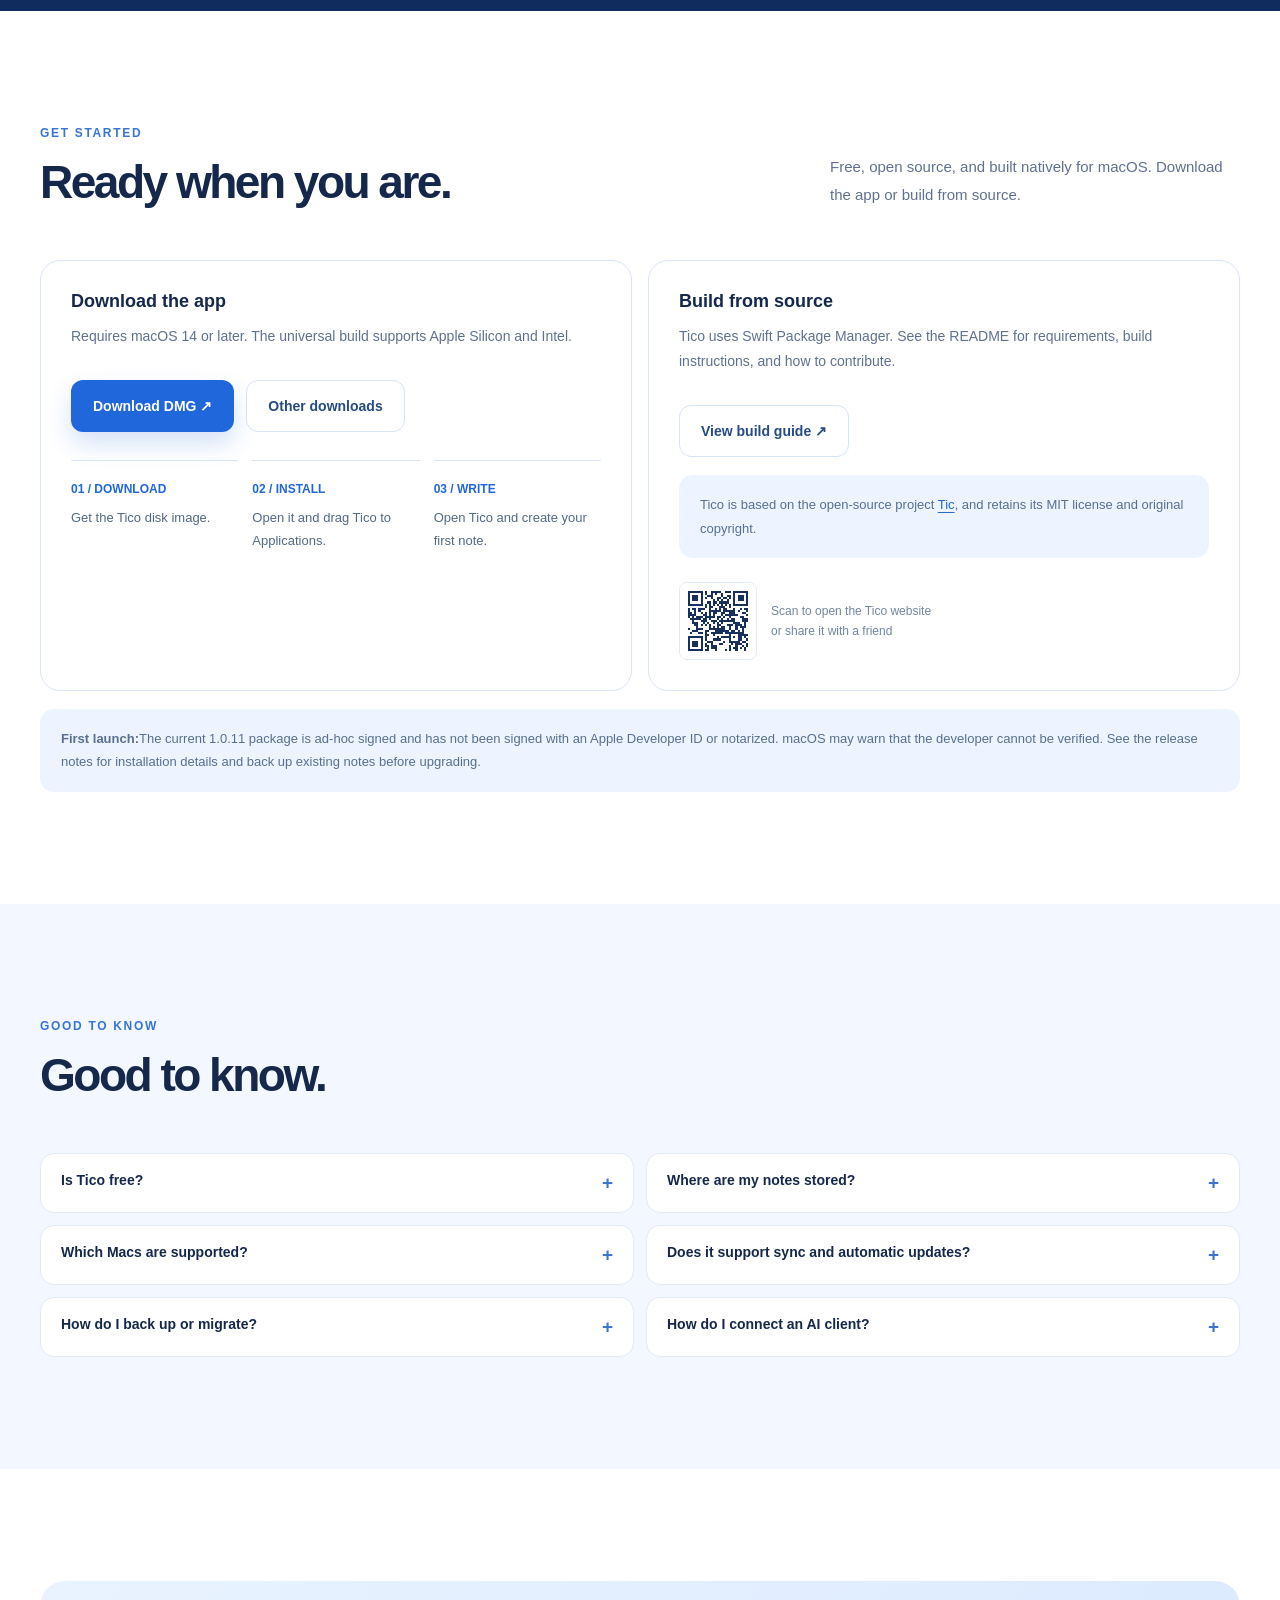
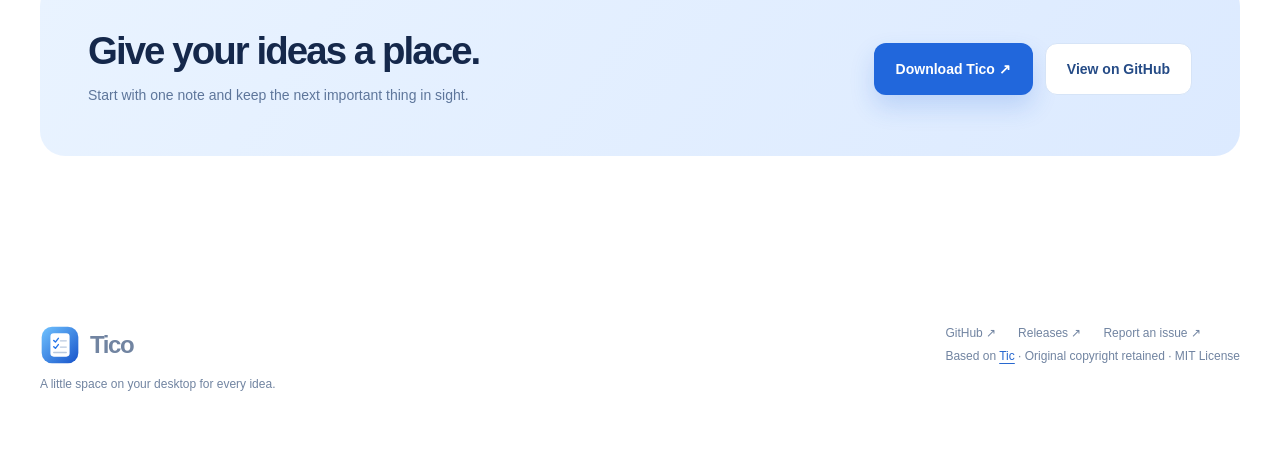
==== commit 7e5a34cd: "docs:[官网] 说明演示图来源" ====
--- a/site/tico-pages/en.html
+++ b/site/tico-pages/en.html
@@ -22,8 +22,8 @@
   <a class="skip" href="#main">Skip to main content</a>
   <header class="wrap topbar"><a class="brand" href="./" aria-label="Tico home"><img src="./favicon.svg" alt="">Tico</a><nav class="nav" aria-label="Main navigation"><a href="#features">Features</a><a href="#workflow">How it works</a><a class="nav-hide" href="#install">Install</a><a class="nav-hide" href="https://github.com/code-wgl/Tico">GitHub ↗</a><a class="lang-toggle" href="./" lang="zh-CN" data-language="zh" aria-label="Switch to Chinese">中文</a><a class="nav-cta" href="https://github.com/code-wgl/Tico/releases/latest">Download free ↗</a></nav></header>
   <main id="main">
-    <section class="hero"><div class="wrap hero-grid"><div><span class="eyebrow">Your space to think</span><h1>Keep your thoughts<br><em>in sight.</em></h1><p class="lead">Lightweight desktop notes keep your ideas, plans, and tasks close at hand. Open a note, start writing, and stay focused on what matters.</p><div class="actions"><a class="btn primary" href="https://github.com/code-wgl/Tico/releases/download/v1.0.11/Tico-v1.0.11.dmg">Download Tico 1.0.11 <span>↗</span></a><a class="btn secondary" href="https://github.com/code-wgl/Tico">View on GitHub <span>↗</span></a></div><p class="hero-meta">macOS 14+ · Apple Silicon & Intel · Free and open source</p></div><div class="hero-visual"><span class="visual-tag">✦ Your desktop, your rhythm</span><div class="app-frame"><img src="./assets/desktop-notes.png" alt="Actual Tico app showing sample notes with different colors, task states, and collapsed notes" width="3304" height="1710" fetchpriority="high"></div><div class="visual-caption"><span>REAL APP · SAMPLE CONTENT</span><span>Example notes after arranging</span></div></div></div></section>
-    <section class="section" id="workflow"><div class="wrap"><div class="section-head"><div><span class="section-kicker">A little more space</span><h2>Make room for the way you think.</h2></div><p>From a passing thought to an entire project, give each idea a note and keep it where you need it.</p></div><div class="feature-row"><div class="feature-copy"><span class="feature-number">01 / FLOATING NOTES</span><h2>One note.<br>A clear start.</h2><p>Each note lives in its own window. Move, resize, pin it above other windows, or show it on all Spaces. Double-click to roll it up, expand it when needed, and snap it near the bottom of your screen.</p><ul><li>Select multiple notes, move them together, and arrange their layout</li><li>Restore window positions, sizes, and open states</li><li>Create and find notes from the menu bar</li></ul><div class="pill-list"><span class="pill">Floating windows</span><span class="pill">Pin & Spaces</span><span class="pill">Roll up & bottom snap</span></div></div><div><div class="feature-visual"><img class="screen" src="./assets/desktop-notes.png" alt="Actual Tico app showing sample notes arranged on the desktop" loading="lazy"></div><div class="video-note">Actual app screenshot · sample content</div></div></div><div class="feature-row reverse"><div class="feature-copy"><span class="feature-number">02 / TASKS & MARKDOWN</span><h2>Think freely.<br>Act clearly.</h2><p>Write in Markdown, make checklists, and break big tasks into smaller steps. Drag to reorder and nest, then complete, hide, or move finished tasks to the bottom.</p><ul><li>Headings, lists, quotes, links, code, tables, and slash commands</li><li>Bold, italic, strikethrough, text colors, and fonts</li><li>Nested subtasks, drag reordering, and linked completion</li><li>Hide, move down, or clear completed tasks</li></ul><div class="pill-list"><span class="pill">Markdown</span><span class="pill">Nested lists</span><span class="pill">Drag to reorder</span></div></div><div class="feature-visual"><img class="screen media-vertical" src="./assets/task-options.png" alt="Actual Tico task options to hide or move completed items down" loading="lazy"></div></div><div class="feature-row"><div class="feature-copy"><span class="feature-number">03 / MADE YOURS</span><h2>Your notes.<br>Your own style.</h2><p>Use color to distinguish plans, ideas, and everyday reminders. Choose a solid or frosted-glass background and adjust its opacity to fit your desktop.</p><ul><li>12 note colors</li><li>Solid or frosted glass with adjustable opacity</li><li>Choose a default appearance for new notes</li></ul><div class="pill-list"><span class="pill">12 colors</span><span class="pill">Frosted glass</span><span class="pill">Opacity</span></div></div><div class="feature-visual"><img class="screen media-vertical" src="./assets/colors.png" alt="Actual Tico appearance panel showing colors, frosted glass, and opacity" loading="lazy"></div></div><div class="feature-row reverse"><div class="feature-copy"><span class="feature-number">04 / CLIPBOARD CAPTURE</span><h2>Copy it.<br>Keep it.</h2><p>When clipboard collection is enabled, copied text and images are automatically collected in a designated note, ready when you need them.</p><ul><li>Automatically collect copied text and images</li><li>Choose a collection note and turn the feature off in the app</li><li>Stored locally; not cloud sync</li></ul><div class="pill-list"><span class="pill">Automatic capture</span><span class="pill">Text & images</span><span class="pill">Local storage</span></div></div><div class="feature-visual"><div class="clip-demo"><div class="clip-label">COPY → COLLECT</div><h3>What you copy,<br>lands in a note.</h3><p>A snippet of text or an image,<br>ready to spark your next idea.</p><div class="clip-caption">Illustration · controlled in the app</div></div></div></div></div></section>
+    <section class="hero"><div class="wrap hero-grid"><div><span class="eyebrow">Your space to think</span><h1>Keep your thoughts<br><em>in sight.</em></h1><p class="lead">Lightweight desktop notes keep your ideas, plans, and tasks close at hand. Open a note, start writing, and stay focused on what matters.</p><div class="actions"><a class="btn primary" href="https://github.com/code-wgl/Tico/releases/download/v1.0.11/Tico-v1.0.11.dmg">Download Tico 1.0.11 <span>↗</span></a><a class="btn secondary" href="https://github.com/code-wgl/Tico">View on GitHub <span>↗</span></a></div><p class="hero-meta">macOS 14+ · Apple Silicon & Intel · Free and open source</p></div><div class="hero-visual"><span class="visual-tag">✦ Your desktop, your rhythm</span><div class="app-frame"><img src="./assets/desktop-notes.png" alt="Actual Tico app showing sample notes with different colors, task states, and collapsed notes" width="1920" height="1080" fetchpriority="high"></div><div class="visual-caption"><span>DEVELOPMENT BUILD · COMPOSITED BACKGROUND</span><span>Example notes after arranging</span></div></div></div></section>
+    <section class="section" id="workflow"><div class="wrap"><div class="section-head"><div><span class="section-kicker">A little more space</span><h2>Make room for the way you think.</h2></div><p>From a passing thought to an entire project, give each idea a note and keep it where you need it.</p></div><div class="feature-row"><div class="feature-copy"><span class="feature-number">01 / FLOATING NOTES</span><h2>One note.<br>A clear start.</h2><p>Each note lives in its own window. Move, resize, pin it above other windows, or show it on all Spaces. Double-click to roll it up, expand it when needed, and snap it near the bottom of your screen.</p><ul><li>Select multiple notes, move them together, and arrange their layout</li><li>Restore window positions, sizes, and open states</li><li>Create and find notes from the menu bar</li></ul><div class="pill-list"><span class="pill">Floating windows</span><span class="pill">Pin & Spaces</span><span class="pill">Roll up & bottom snap</span></div></div><div><div class="feature-visual"><img class="screen" src="./assets/desktop-notes.png" alt="Actual Tico app showing sample notes arranged on the desktop" loading="lazy"></div><div class="video-note">App windows from a development build · composited background</div></div></div><div class="feature-row reverse"><div class="feature-copy"><span class="feature-number">02 / TASKS & MARKDOWN</span><h2>Think freely.<br>Act clearly.</h2><p>Write in Markdown, make checklists, and break big tasks into smaller steps. Drag to reorder and nest, then complete, hide, or move finished tasks to the bottom.</p><ul><li>Headings, lists, quotes, links, code, tables, and slash commands</li><li>Bold, italic, strikethrough, text colors, and fonts</li><li>Nested subtasks, drag reordering, and linked completion</li><li>Hide, move down, or clear completed tasks</li></ul><div class="pill-list"><span class="pill">Markdown</span><span class="pill">Nested lists</span><span class="pill">Drag to reorder</span></div></div><div class="feature-visual"><img class="screen media-vertical" src="./assets/task-options.png" alt="Actual Tico task options to hide or move completed items down" loading="lazy"></div></div><div class="feature-row"><div class="feature-copy"><span class="feature-number">03 / MADE YOURS</span><h2>Your notes.<br>Your own style.</h2><p>Use color to distinguish plans, ideas, and everyday reminders. Choose a solid or frosted-glass background and adjust its opacity to fit your desktop.</p><ul><li>12 note colors</li><li>Solid or frosted glass with adjustable opacity</li><li>Choose a default appearance for new notes</li></ul><div class="pill-list"><span class="pill">12 colors</span><span class="pill">Frosted glass</span><span class="pill">Opacity</span></div></div><div class="feature-visual"><img class="screen media-vertical" src="./assets/colors.png" alt="Actual Tico appearance panel showing colors, frosted glass, and opacity" loading="lazy"></div></div><div class="feature-row reverse"><div class="feature-copy"><span class="feature-number">04 / CLIPBOARD CAPTURE</span><h2>Copy it.<br>Keep it.</h2><p>When clipboard collection is enabled, copied text and images are automatically collected in a designated note, ready when you need them.</p><ul><li>Automatically collect copied text and images</li><li>Choose a collection note and turn the feature off in the app</li><li>Stored locally; not cloud sync</li></ul><div class="pill-list"><span class="pill">Automatic capture</span><span class="pill">Text & images</span><span class="pill">Local storage</span></div></div><div class="feature-visual"><div class="clip-demo"><div class="clip-label">COPY → COLLECT</div><h3>What you copy,<br>lands in a note.</h3><p>A snippet of text or an image,<br>ready to spark your next idea.</p><div class="clip-caption">Illustration · controlled in the app</div></div></div></div></div></section>
     <section class="section soft" id="features"><div class="wrap"><div class="section-head"><div><span class="section-kicker">The details matter</span><h2>More than notes.<br>Your workflow, too.</h2></div><p>Capture, organize, and revisit in one place. The tools you need are close at hand.</p></div><div class="feature-grid"><article class="feature-card"><span class="feature-icon">⌕</span><h3>Search & manage</h3><p>Find notes quickly from the menu bar or search panel, and open or close them as needed.</p></article><article class="feature-card"><span class="feature-icon">▧</span><h3>Images & cropping</h3><p>Paste images into notes or tasks, crop what matters, and open them for a closer look.</p></article><article class="feature-card"><span class="feature-icon">◷</span><h3>Reminders</h3><p>Add reminders to bring important things back to your attention.</p></article><article class="feature-card"><span class="feature-icon">⌘</span><h3>Shortcuts & launch at login</h3><p>Create and manage notes from your keyboard, with customizable shortcuts and launch-at-login settings.</p></article><article class="feature-card"><span class="feature-icon">⇄</span><h3>Import & export</h3><p>Import and export Markdown, plain text, and JSON. JSON offers a more complete backup of note content and appearance.</p></article><article class="feature-card"><span class="feature-icon">▤</span><h3>Clipboard capture</h3><p>Automatically collect copied text and images in a designated note when enabled; manage it in the app.</p></article><article class="feature-card"><span class="feature-icon">◎</span><h3>Multi-display support</h3><p>Remember note positions and restore them to a suitable place when displays change.</p></article><article class="feature-card"><span class="feature-icon">文</span><h3>Chinese & English</h3><p>Choose Chinese or English, or follow your system language.</p></article><article class="feature-card"><span class="feature-icon">⌂</span><h3>Local storage</h3><p>Notes and tasks stay in a local SQLite database on your Mac. No account required.</p></article></div></div></section>
     <section class="band"><div class="wrap band-inner"><div><span class="section-kicker" style="color:#91bdff">OPTIONAL MCP INTEGRATION</span><h2>Bring your AI tools<br>into the workflow.</h2><p>Enable MCP in settings and follow the setup guide for a compatible client. Let your tools read and organize notes with your permission; changes appear in the app.</p><a class="btn secondary" href="https://github.com/code-wgl/Tico#使用-usage">Learn how it works ↗</a></div><div class="code-card" aria-label="Optional MCP integration overview"><small>WORKING WITH TICO</small><div class="code-line"><b>01</b> &nbsp;Enable MCP in settings</div><div class="code-line"><b>02</b> &nbsp;Copy the configuration for a compatible client</div><div class="code-line"><b>03</b> &nbsp;Let your tools help organize notes and tasks</div><div class="code-foot">MCP is off by default; capabilities depend on your client.<br>Your notes remain on your Mac.</div></div></div></section>
     <section class="section" id="install"><div class="wrap"><div class="section-head"><div><span class="section-kicker">GET STARTED</span><h2>Ready when you are.</h2></div><p>Free, open source, and built natively for macOS. Download the app or build from source.</p></div><div class="install-grid"><div class="install-card"><h3>Download the app</h3><p>Requires macOS 14 or later. The universal build supports Apple Silicon and Intel.</p><div class="actions"><a class="btn primary" href="https://github.com/code-wgl/Tico/releases/download/v1.0.11/Tico-v1.0.11.dmg">Download DMG ↗</a><a class="btn secondary" href="https://github.com/code-wgl/Tico/releases/tag/v1.0.11">Other downloads</a></div><div class="steps"><div class="step"><b>01 / DOWNLOAD</b>Get the Tico disk image.</div><div class="step"><b>02 / INSTALL</b>Open it and drag Tico to Applications.</div><div class="step"><b>03 / WRITE</b>Open Tico and create your first note.</div></div></div><div class="install-card"><h3>Build from source</h3><p>Tico uses Swift Package Manager. See the README for requirements, build instructions, and how to contribute.</p><div class="actions"><a class="btn secondary" href="https://github.com/code-wgl/Tico#从源码构建-build-from-source">View build guide ↗</a></div><div class="note-box">Tico is based on the open-source project <a class="text-link" href="https://github.com/kasvith/tic">Tic</a>, and retains its MIT license and original copyright.</div><div class="qr"><img src="./assets/site-qr.svg" alt="Scan the QR code to open the Tico website" width="78" height="78"><span>Scan to open the Tico website<br>or share it with a friend</span></div></div></div><div class="note-box"><strong>First launch:</strong>The current 1.0.11 package is ad-hoc signed and has not been signed with an Apple Developer ID or notarized. macOS may warn that the developer cannot be verified. See the release notes for installation details and back up existing notes before upgrading.</div></div></section>
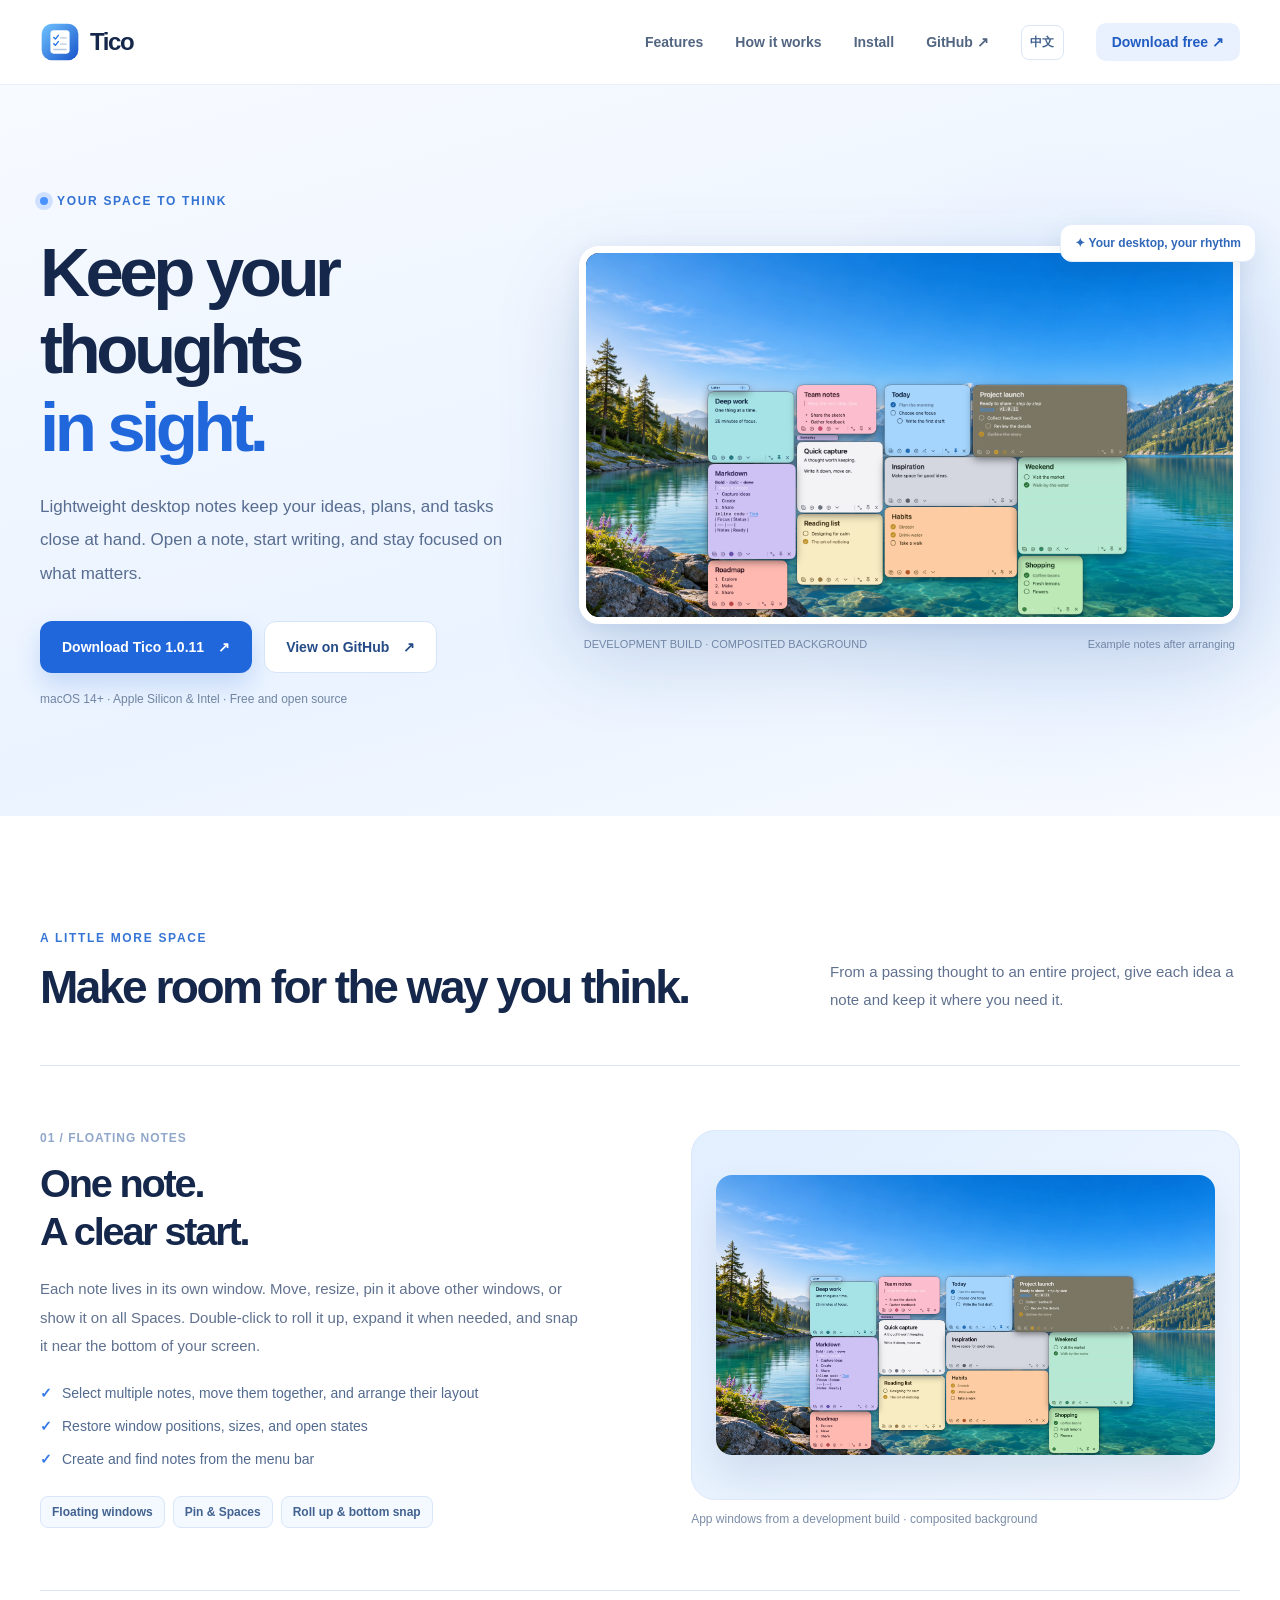
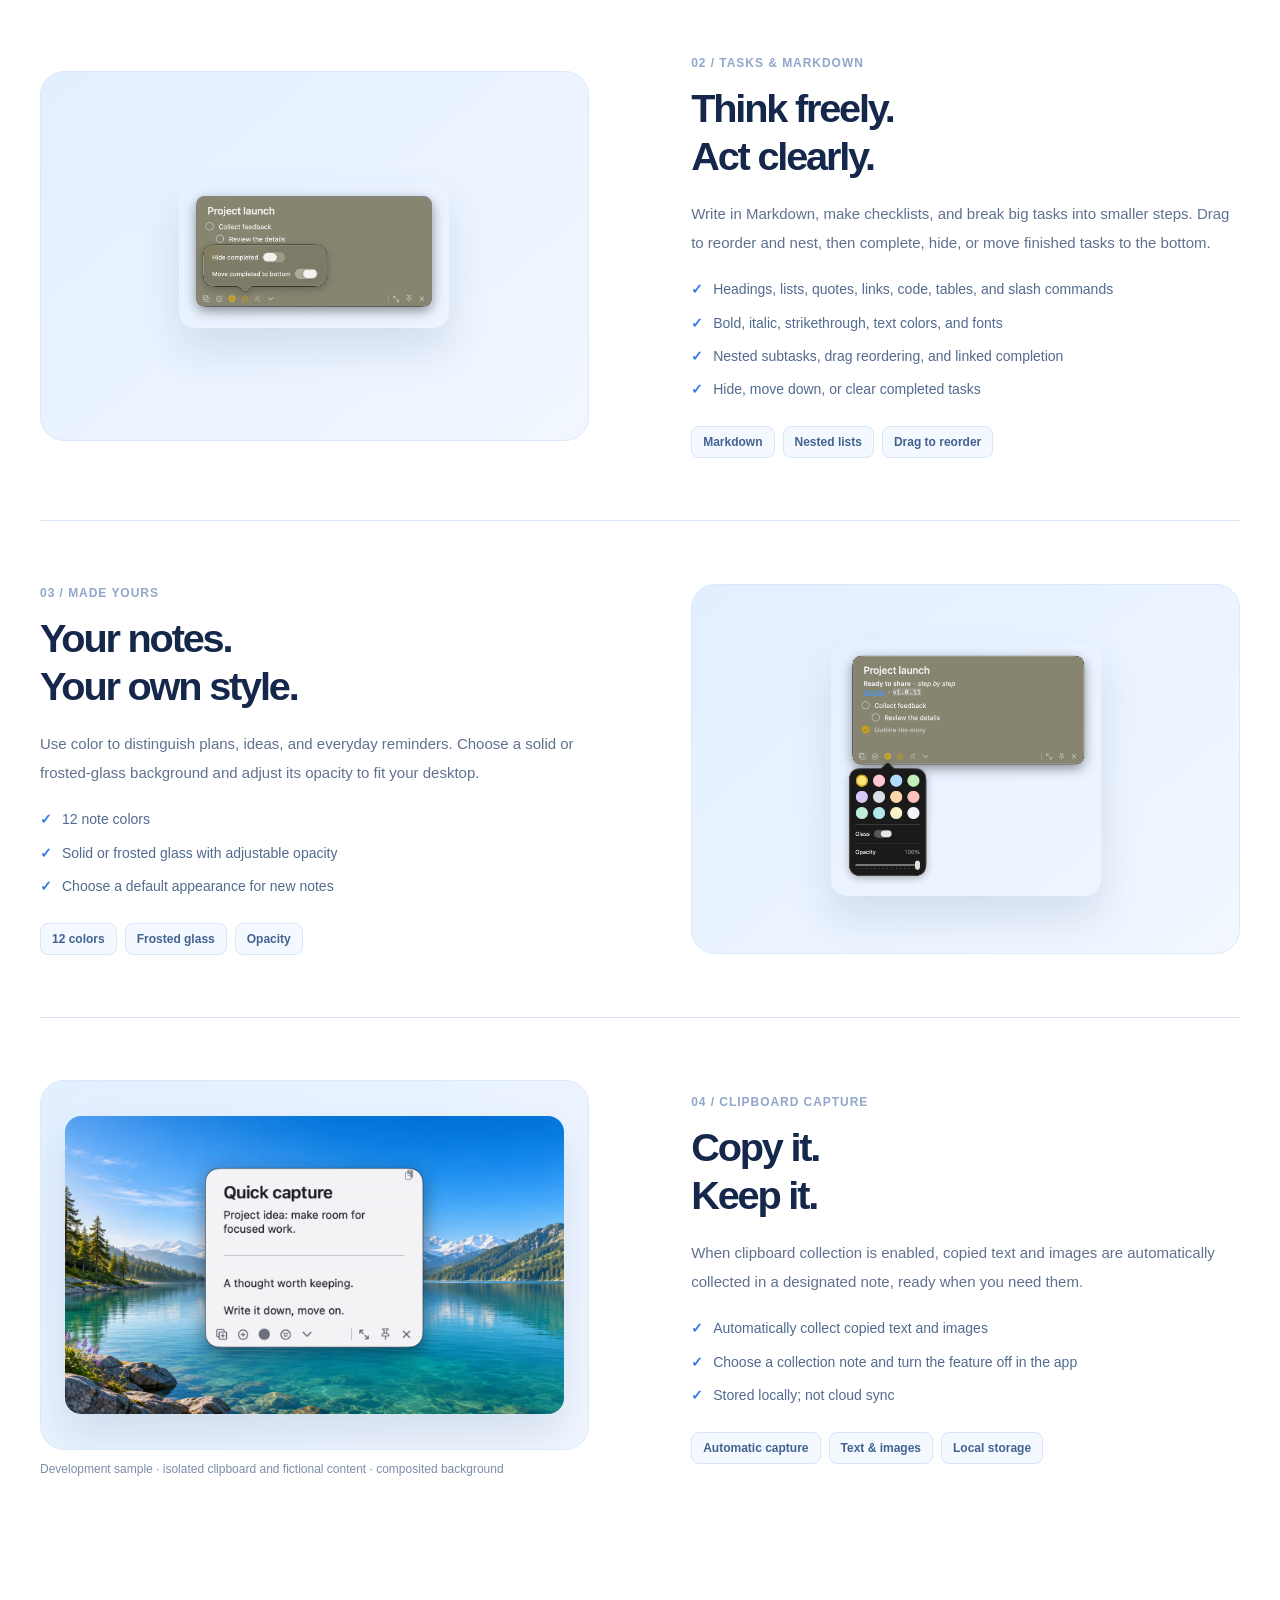
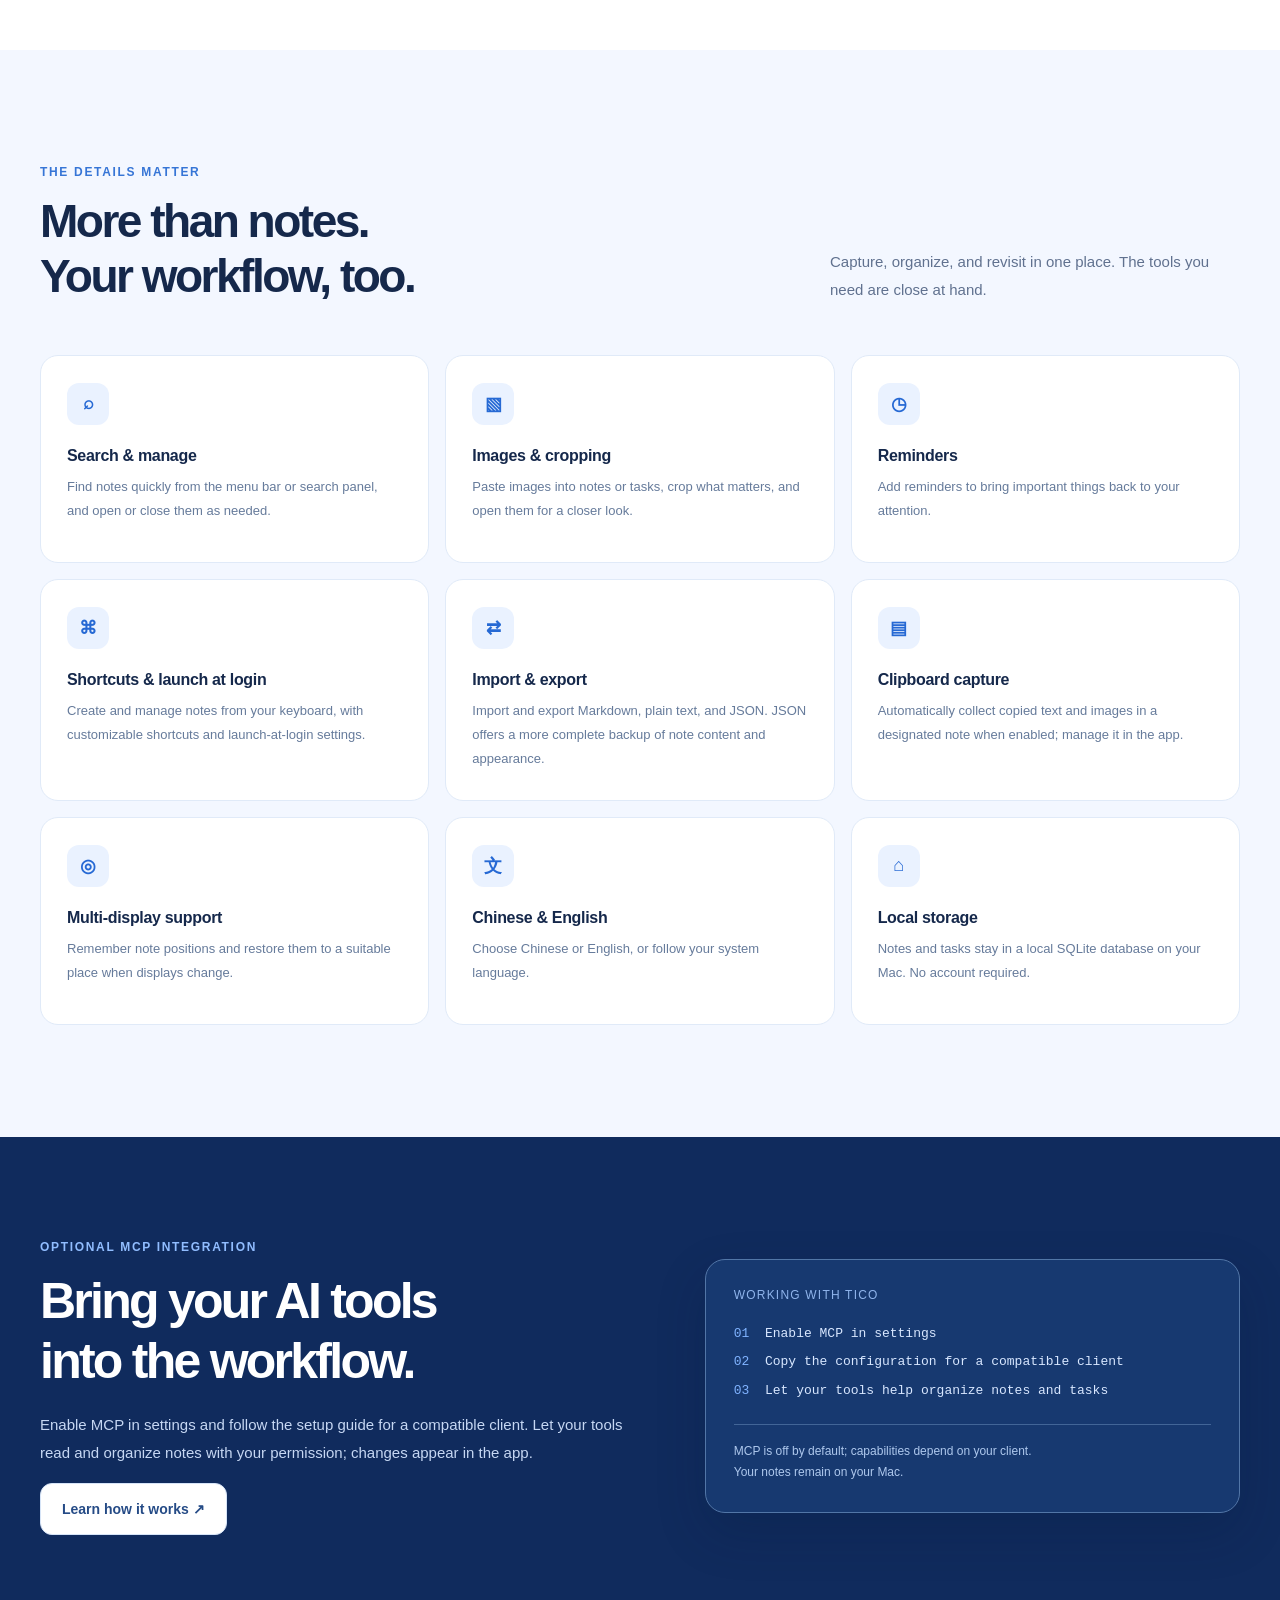
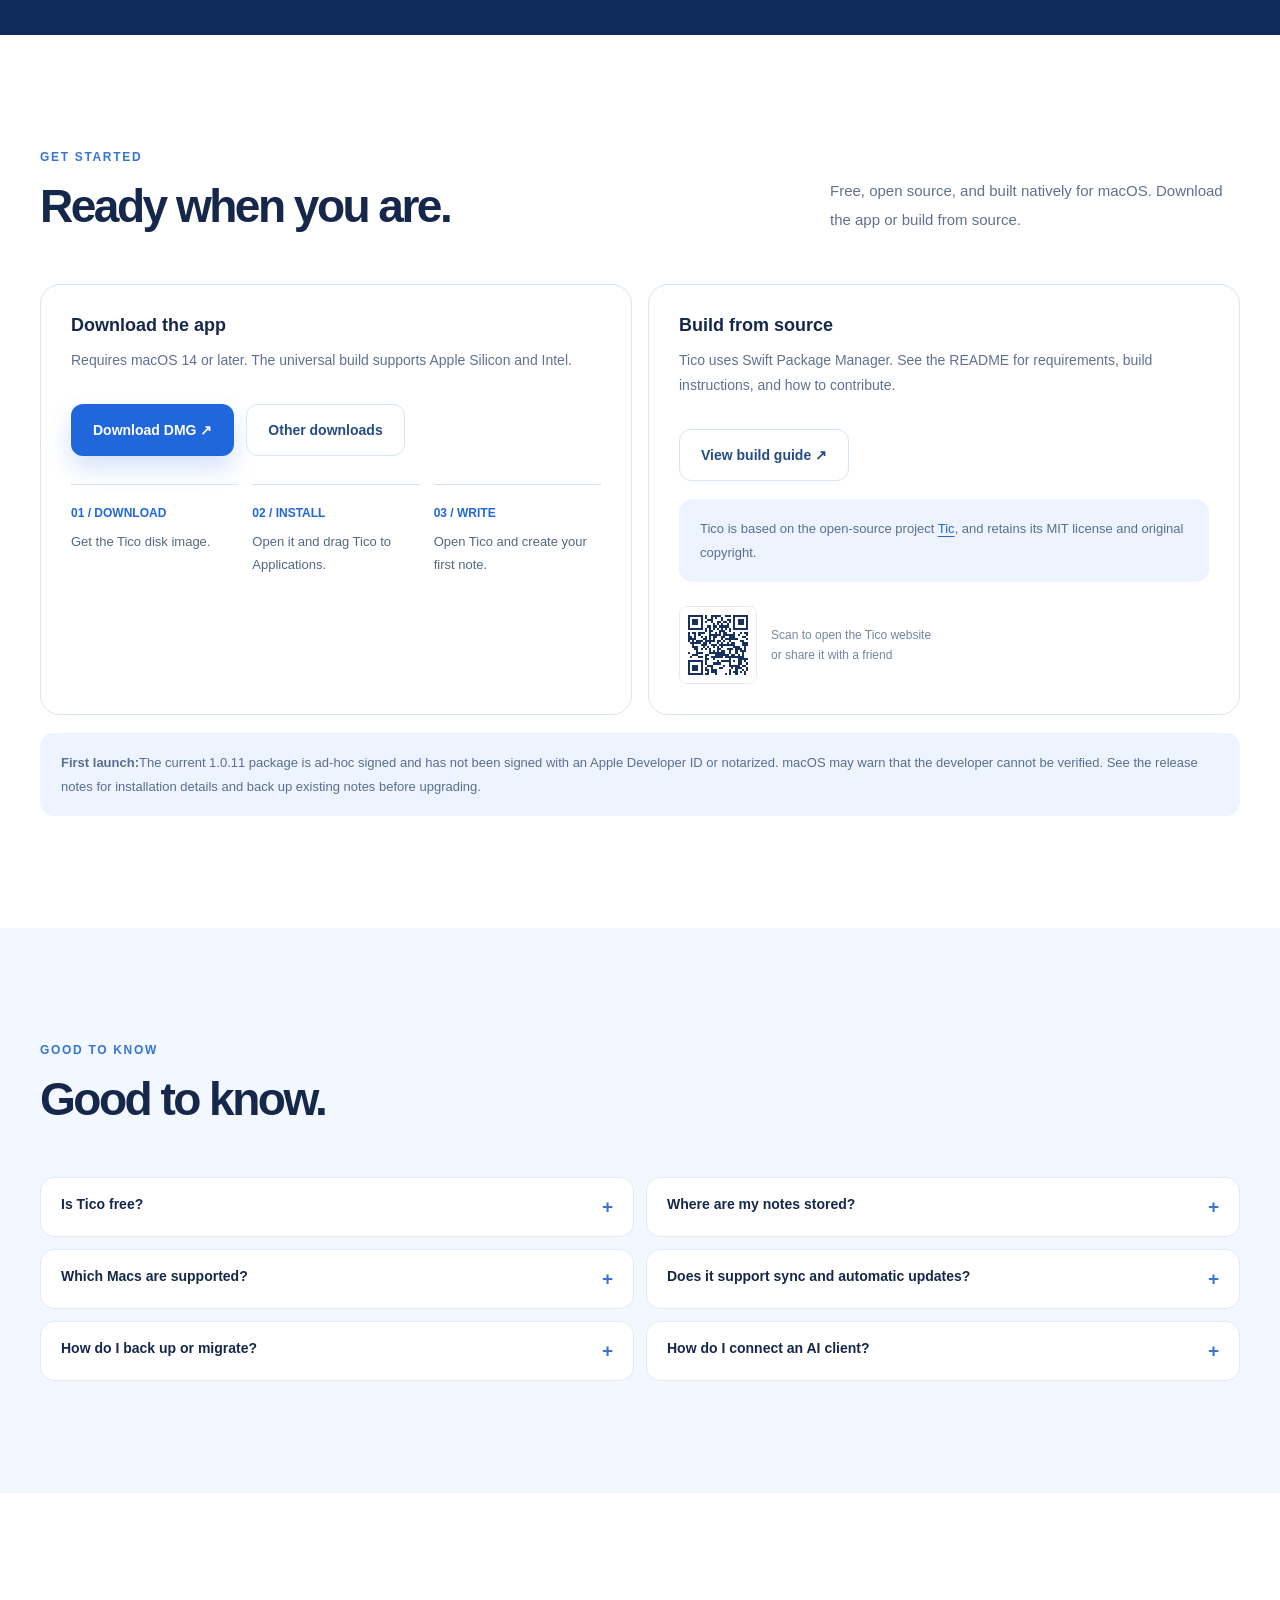
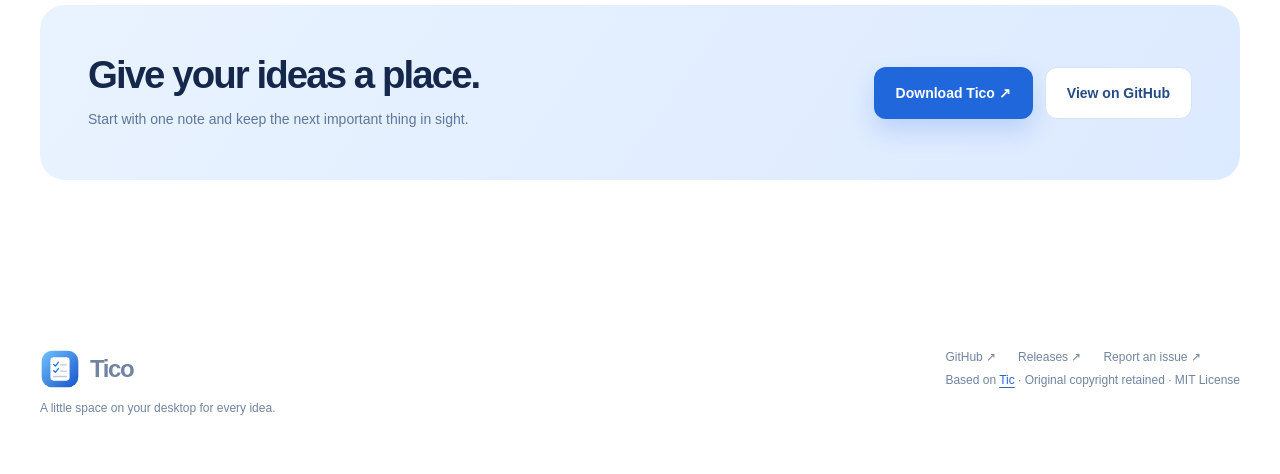
==== commit 8d097f61: "feat:[官网] 展示剪贴板收集" ====
--- a/site/tico-pages/en.html
+++ b/site/tico-pages/en.html
@@ -23,7 +23,7 @@
   <header class="wrap topbar"><a class="brand" href="./" aria-label="Tico home"><img src="./favicon.svg" alt="">Tico</a><nav class="nav" aria-label="Main navigation"><a href="#features">Features</a><a href="#workflow">How it works</a><a class="nav-hide" href="#install">Install</a><a class="nav-hide" href="https://github.com/code-wgl/Tico">GitHub ↗</a><a class="lang-toggle" href="./" lang="zh-CN" data-language="zh" aria-label="Switch to Chinese">中文</a><a class="nav-cta" href="https://github.com/code-wgl/Tico/releases/latest">Download free ↗</a></nav></header>
   <main id="main">
     <section class="hero"><div class="wrap hero-grid"><div><span class="eyebrow">Your space to think</span><h1>Keep your thoughts<br><em>in sight.</em></h1><p class="lead">Lightweight desktop notes keep your ideas, plans, and tasks close at hand. Open a note, start writing, and stay focused on what matters.</p><div class="actions"><a class="btn primary" href="https://github.com/code-wgl/Tico/releases/download/v1.0.11/Tico-v1.0.11.dmg">Download Tico 1.0.11 <span>↗</span></a><a class="btn secondary" href="https://github.com/code-wgl/Tico">View on GitHub <span>↗</span></a></div><p class="hero-meta">macOS 14+ · Apple Silicon & Intel · Free and open source</p></div><div class="hero-visual"><span class="visual-tag">✦ Your desktop, your rhythm</span><div class="app-frame"><img src="./assets/desktop-notes.png" alt="Actual Tico app showing sample notes with different colors, task states, and collapsed notes" width="1920" height="1080" fetchpriority="high"></div><div class="visual-caption"><span>DEVELOPMENT BUILD · COMPOSITED BACKGROUND</span><span>Example notes after arranging</span></div></div></div></section>
-    <section class="section" id="workflow"><div class="wrap"><div class="section-head"><div><span class="section-kicker">A little more space</span><h2>Make room for the way you think.</h2></div><p>From a passing thought to an entire project, give each idea a note and keep it where you need it.</p></div><div class="feature-row"><div class="feature-copy"><span class="feature-number">01 / FLOATING NOTES</span><h2>One note.<br>A clear start.</h2><p>Each note lives in its own window. Move, resize, pin it above other windows, or show it on all Spaces. Double-click to roll it up, expand it when needed, and snap it near the bottom of your screen.</p><ul><li>Select multiple notes, move them together, and arrange their layout</li><li>Restore window positions, sizes, and open states</li><li>Create and find notes from the menu bar</li></ul><div class="pill-list"><span class="pill">Floating windows</span><span class="pill">Pin & Spaces</span><span class="pill">Roll up & bottom snap</span></div></div><div><div class="feature-visual"><img class="screen" src="./assets/desktop-notes.png" alt="Actual Tico app showing sample notes arranged on the desktop" loading="lazy"></div><div class="video-note">App windows from a development build · composited background</div></div></div><div class="feature-row reverse"><div class="feature-copy"><span class="feature-number">02 / TASKS & MARKDOWN</span><h2>Think freely.<br>Act clearly.</h2><p>Write in Markdown, make checklists, and break big tasks into smaller steps. Drag to reorder and nest, then complete, hide, or move finished tasks to the bottom.</p><ul><li>Headings, lists, quotes, links, code, tables, and slash commands</li><li>Bold, italic, strikethrough, text colors, and fonts</li><li>Nested subtasks, drag reordering, and linked completion</li><li>Hide, move down, or clear completed tasks</li></ul><div class="pill-list"><span class="pill">Markdown</span><span class="pill">Nested lists</span><span class="pill">Drag to reorder</span></div></div><div class="feature-visual"><img class="screen media-vertical" src="./assets/task-options.png" alt="Actual Tico task options to hide or move completed items down" loading="lazy"></div></div><div class="feature-row"><div class="feature-copy"><span class="feature-number">03 / MADE YOURS</span><h2>Your notes.<br>Your own style.</h2><p>Use color to distinguish plans, ideas, and everyday reminders. Choose a solid or frosted-glass background and adjust its opacity to fit your desktop.</p><ul><li>12 note colors</li><li>Solid or frosted glass with adjustable opacity</li><li>Choose a default appearance for new notes</li></ul><div class="pill-list"><span class="pill">12 colors</span><span class="pill">Frosted glass</span><span class="pill">Opacity</span></div></div><div class="feature-visual"><img class="screen media-vertical" src="./assets/colors.png" alt="Actual Tico appearance panel showing colors, frosted glass, and opacity" loading="lazy"></div></div><div class="feature-row reverse"><div class="feature-copy"><span class="feature-number">04 / CLIPBOARD CAPTURE</span><h2>Copy it.<br>Keep it.</h2><p>When clipboard collection is enabled, copied text and images are automatically collected in a designated note, ready when you need them.</p><ul><li>Automatically collect copied text and images</li><li>Choose a collection note and turn the feature off in the app</li><li>Stored locally; not cloud sync</li></ul><div class="pill-list"><span class="pill">Automatic capture</span><span class="pill">Text & images</span><span class="pill">Local storage</span></div></div><div class="feature-visual"><div class="clip-demo"><div class="clip-label">COPY → COLLECT</div><h3>What you copy,<br>lands in a note.</h3><p>A snippet of text or an image,<br>ready to spark your next idea.</p><div class="clip-caption">Illustration · controlled in the app</div></div></div></div></div></section>
+    <section class="section" id="workflow"><div class="wrap"><div class="section-head"><div><span class="section-kicker">A little more space</span><h2>Make room for the way you think.</h2></div><p>From a passing thought to an entire project, give each idea a note and keep it where you need it.</p></div><div class="feature-row"><div class="feature-copy"><span class="feature-number">01 / FLOATING NOTES</span><h2>One note.<br>A clear start.</h2><p>Each note lives in its own window. Move, resize, pin it above other windows, or show it on all Spaces. Double-click to roll it up, expand it when needed, and snap it near the bottom of your screen.</p><ul><li>Select multiple notes, move them together, and arrange their layout</li><li>Restore window positions, sizes, and open states</li><li>Create and find notes from the menu bar</li></ul><div class="pill-list"><span class="pill">Floating windows</span><span class="pill">Pin & Spaces</span><span class="pill">Roll up & bottom snap</span></div></div><div><div class="feature-visual"><img class="screen" src="./assets/desktop-notes.png" alt="Actual Tico app showing sample notes arranged on the desktop" loading="lazy"></div><div class="video-note">App windows from a development build · composited background</div></div></div><div class="feature-row reverse"><div class="feature-copy"><span class="feature-number">02 / TASKS & MARKDOWN</span><h2>Think freely.<br>Act clearly.</h2><p>Write in Markdown, make checklists, and break big tasks into smaller steps. Drag to reorder and nest, then complete, hide, or move finished tasks to the bottom.</p><ul><li>Headings, lists, quotes, links, code, tables, and slash commands</li><li>Bold, italic, strikethrough, text colors, and fonts</li><li>Nested subtasks, drag reordering, and linked completion</li><li>Hide, move down, or clear completed tasks</li></ul><div class="pill-list"><span class="pill">Markdown</span><span class="pill">Nested lists</span><span class="pill">Drag to reorder</span></div></div><div class="feature-visual"><img class="screen media-vertical" src="./assets/task-options.png" alt="Actual Tico task options to hide or move completed items down" loading="lazy"></div></div><div class="feature-row"><div class="feature-copy"><span class="feature-number">03 / MADE YOURS</span><h2>Your notes.<br>Your own style.</h2><p>Use color to distinguish plans, ideas, and everyday reminders. Choose a solid or frosted-glass background and adjust its opacity to fit your desktop.</p><ul><li>12 note colors</li><li>Solid or frosted glass with adjustable opacity</li><li>Choose a default appearance for new notes</li></ul><div class="pill-list"><span class="pill">12 colors</span><span class="pill">Frosted glass</span><span class="pill">Opacity</span></div></div><div class="feature-visual"><img class="screen media-vertical" src="./assets/colors.png" alt="Actual Tico appearance panel showing colors, frosted glass, and opacity" loading="lazy"></div></div><div class="feature-row reverse"><div class="feature-copy"><span class="feature-number">04 / CLIPBOARD CAPTURE</span><h2>Copy it.<br>Keep it.</h2><p>When clipboard collection is enabled, copied text and images are automatically collected in a designated note, ready when you need them.</p><ul><li>Automatically collect copied text and images</li><li>Choose a collection note and turn the feature off in the app</li><li>Stored locally; not cloud sync</li></ul><div class="pill-list"><span class="pill">Automatic capture</span><span class="pill">Text & images</span><span class="pill">Local storage</span></div></div><div><div class="feature-visual"><img class="screen" src="./assets/clipboard-capture.png" alt="Tico development build clipboard note showing collected fictional text" loading="lazy"></div><div class="video-note">Development sample · isolated clipboard and fictional content · composited background</div></div></div></div></section>
     <section class="section soft" id="features"><div class="wrap"><div class="section-head"><div><span class="section-kicker">The details matter</span><h2>More than notes.<br>Your workflow, too.</h2></div><p>Capture, organize, and revisit in one place. The tools you need are close at hand.</p></div><div class="feature-grid"><article class="feature-card"><span class="feature-icon">⌕</span><h3>Search & manage</h3><p>Find notes quickly from the menu bar or search panel, and open or close them as needed.</p></article><article class="feature-card"><span class="feature-icon">▧</span><h3>Images & cropping</h3><p>Paste images into notes or tasks, crop what matters, and open them for a closer look.</p></article><article class="feature-card"><span class="feature-icon">◷</span><h3>Reminders</h3><p>Add reminders to bring important things back to your attention.</p></article><article class="feature-card"><span class="feature-icon">⌘</span><h3>Shortcuts & launch at login</h3><p>Create and manage notes from your keyboard, with customizable shortcuts and launch-at-login settings.</p></article><article class="feature-card"><span class="feature-icon">⇄</span><h3>Import & export</h3><p>Import and export Markdown, plain text, and JSON. JSON offers a more complete backup of note content and appearance.</p></article><article class="feature-card"><span class="feature-icon">▤</span><h3>Clipboard capture</h3><p>Automatically collect copied text and images in a designated note when enabled; manage it in the app.</p></article><article class="feature-card"><span class="feature-icon">◎</span><h3>Multi-display support</h3><p>Remember note positions and restore them to a suitable place when displays change.</p></article><article class="feature-card"><span class="feature-icon">文</span><h3>Chinese & English</h3><p>Choose Chinese or English, or follow your system language.</p></article><article class="feature-card"><span class="feature-icon">⌂</span><h3>Local storage</h3><p>Notes and tasks stay in a local SQLite database on your Mac. No account required.</p></article></div></div></section>
     <section class="band"><div class="wrap band-inner"><div><span class="section-kicker" style="color:#91bdff">OPTIONAL MCP INTEGRATION</span><h2>Bring your AI tools<br>into the workflow.</h2><p>Enable MCP in settings and follow the setup guide for a compatible client. Let your tools read and organize notes with your permission; changes appear in the app.</p><a class="btn secondary" href="https://github.com/code-wgl/Tico#使用-usage">Learn how it works ↗</a></div><div class="code-card" aria-label="Optional MCP integration overview"><small>WORKING WITH TICO</small><div class="code-line"><b>01</b> &nbsp;Enable MCP in settings</div><div class="code-line"><b>02</b> &nbsp;Copy the configuration for a compatible client</div><div class="code-line"><b>03</b> &nbsp;Let your tools help organize notes and tasks</div><div class="code-foot">MCP is off by default; capabilities depend on your client.<br>Your notes remain on your Mac.</div></div></div></section>
     <section class="section" id="install"><div class="wrap"><div class="section-head"><div><span class="section-kicker">GET STARTED</span><h2>Ready when you are.</h2></div><p>Free, open source, and built natively for macOS. Download the app or build from source.</p></div><div class="install-grid"><div class="install-card"><h3>Download the app</h3><p>Requires macOS 14 or later. The universal build supports Apple Silicon and Intel.</p><div class="actions"><a class="btn primary" href="https://github.com/code-wgl/Tico/releases/download/v1.0.11/Tico-v1.0.11.dmg">Download DMG ↗</a><a class="btn secondary" href="https://github.com/code-wgl/Tico/releases/tag/v1.0.11">Other downloads</a></div><div class="steps"><div class="step"><b>01 / DOWNLOAD</b>Get the Tico disk image.</div><div class="step"><b>02 / INSTALL</b>Open it and drag Tico to Applications.</div><div class="step"><b>03 / WRITE</b>Open Tico and create your first note.</div></div></div><div class="install-card"><h3>Build from source</h3><p>Tico uses Swift Package Manager. See the README for requirements, build instructions, and how to contribute.</p><div class="actions"><a class="btn secondary" href="https://github.com/code-wgl/Tico#从源码构建-build-from-source">View build guide ↗</a></div><div class="note-box">Tico is based on the open-source project <a class="text-link" href="https://github.com/kasvith/tic">Tic</a>, and retains its MIT license and original copyright.</div><div class="qr"><img src="./assets/site-qr.svg" alt="Scan the QR code to open the Tico website" width="78" height="78"><span>Scan to open the Tico website<br>or share it with a friend</span></div></div></div><div class="note-box"><strong>First launch:</strong>The current 1.0.11 package is ad-hoc signed and has not been signed with an Apple Developer ID or notarized. macOS may warn that the developer cannot be verified. See the release notes for installation details and back up existing notes before upgrading.</div></div></section>
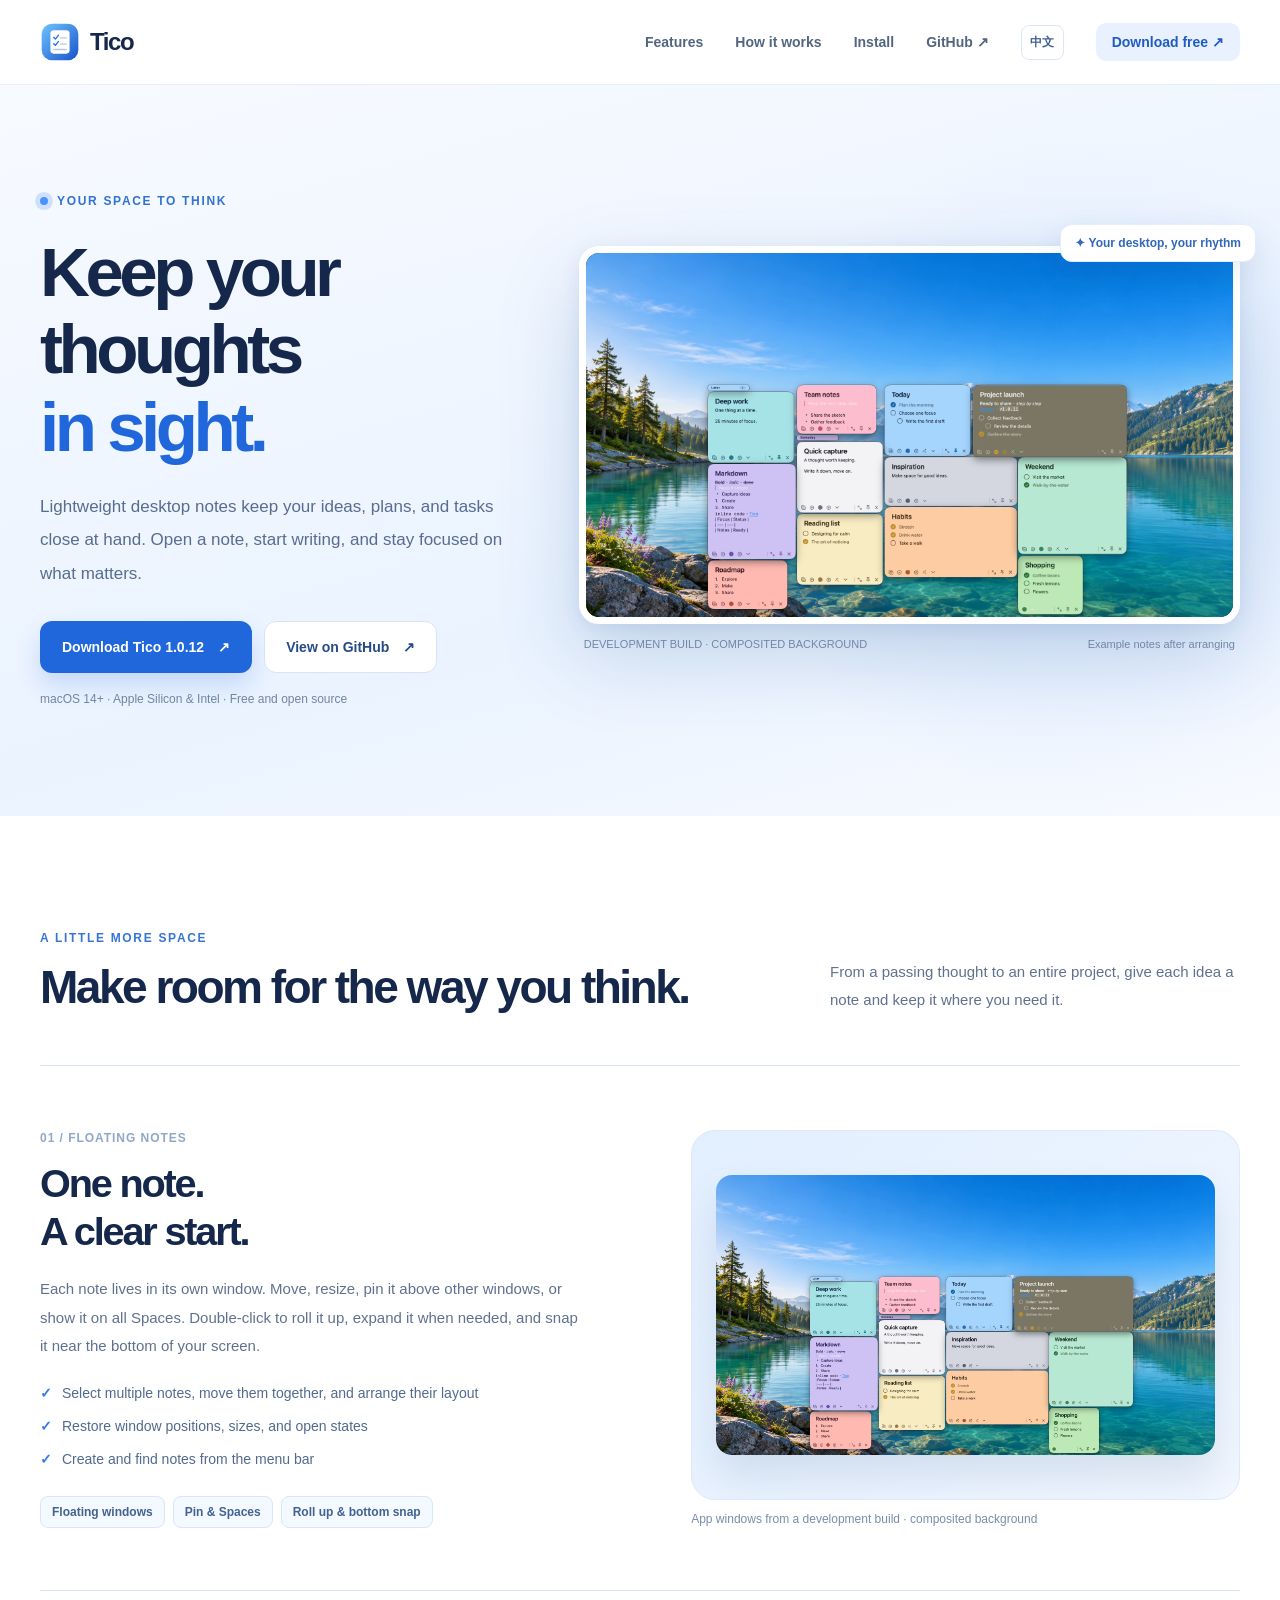
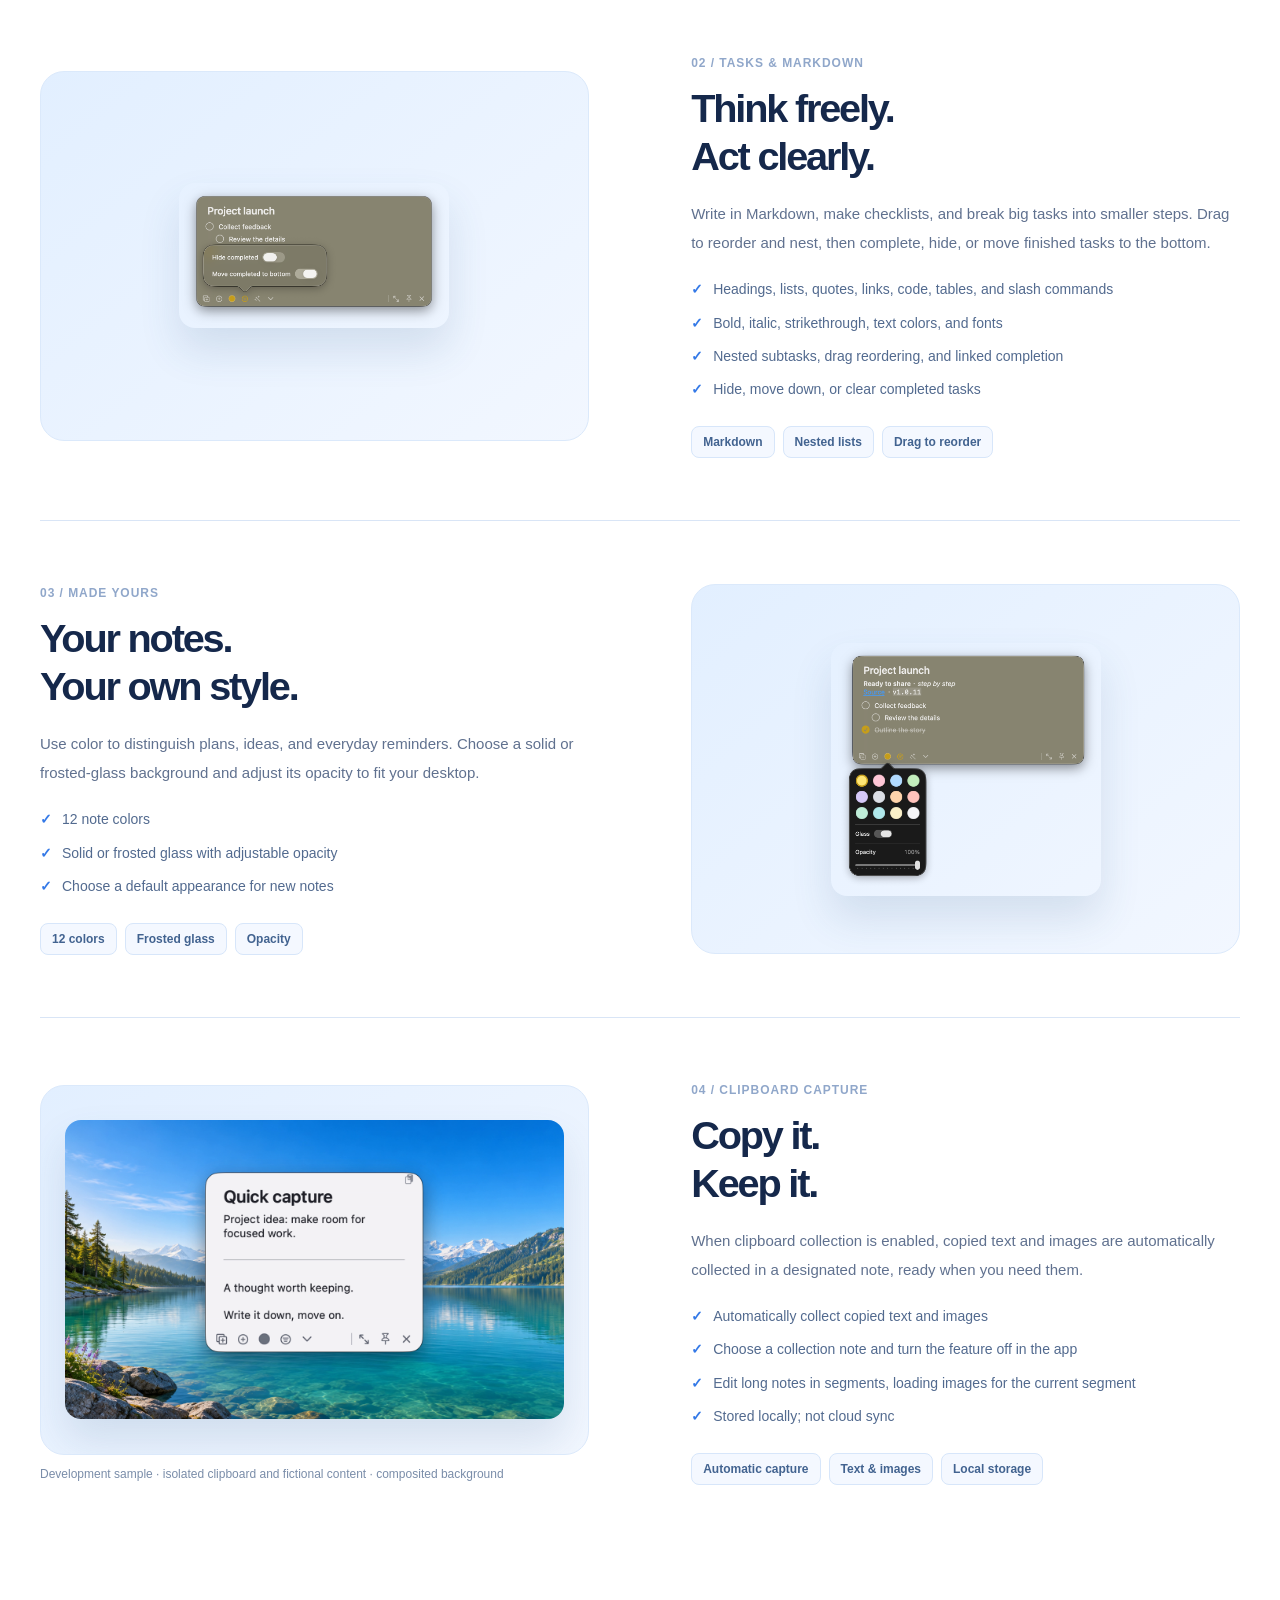
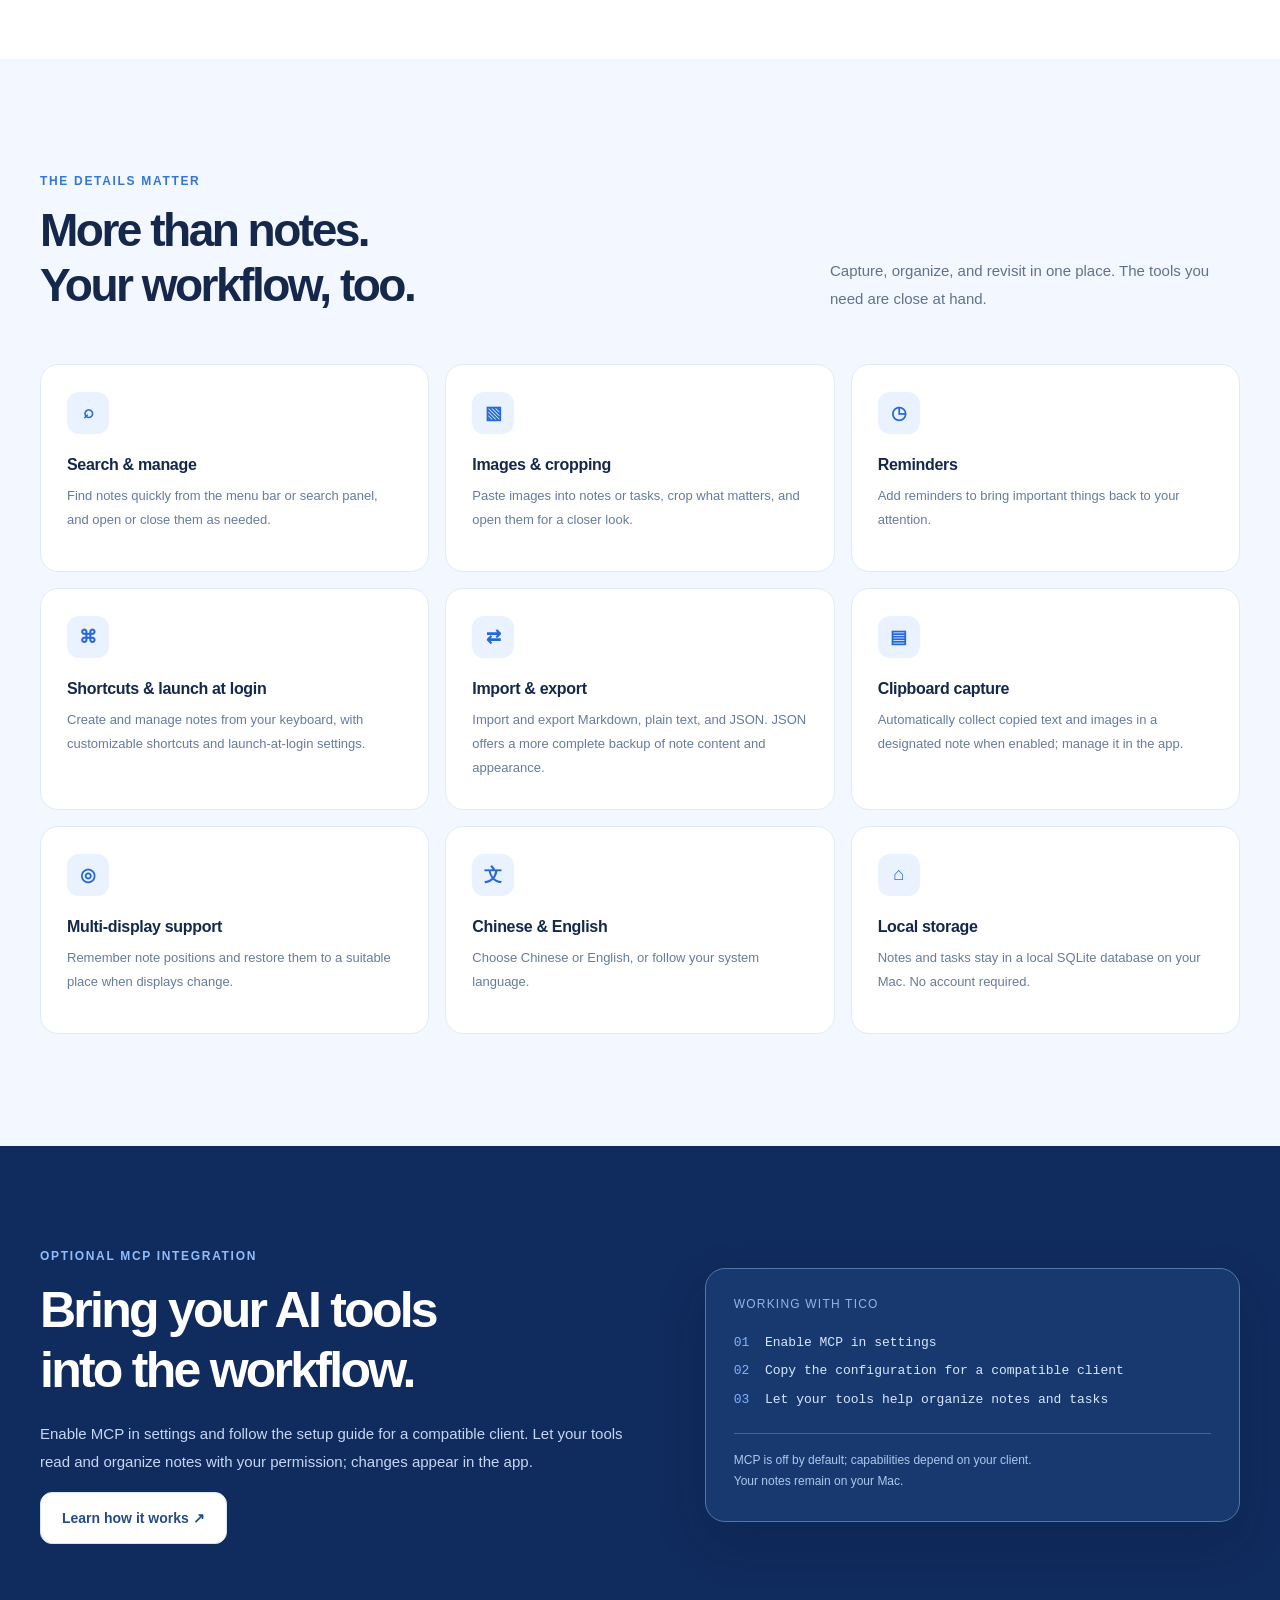
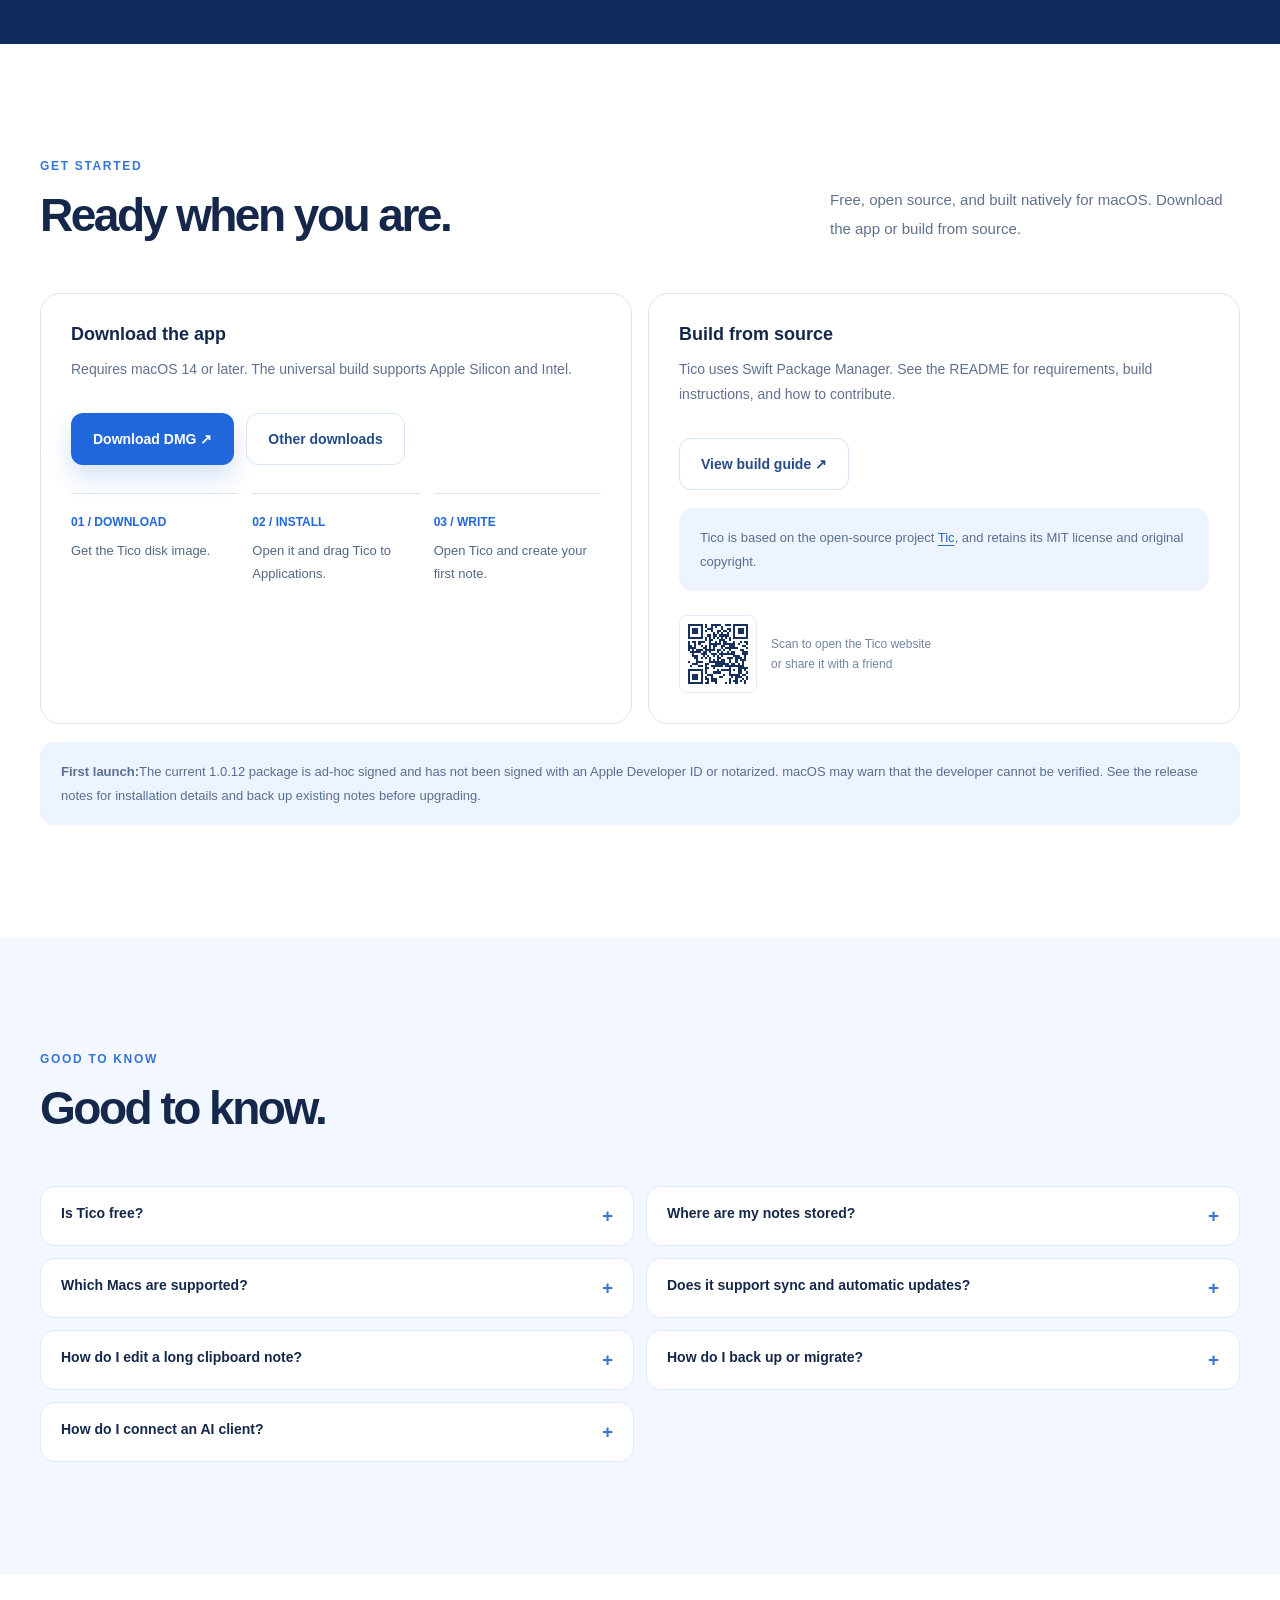
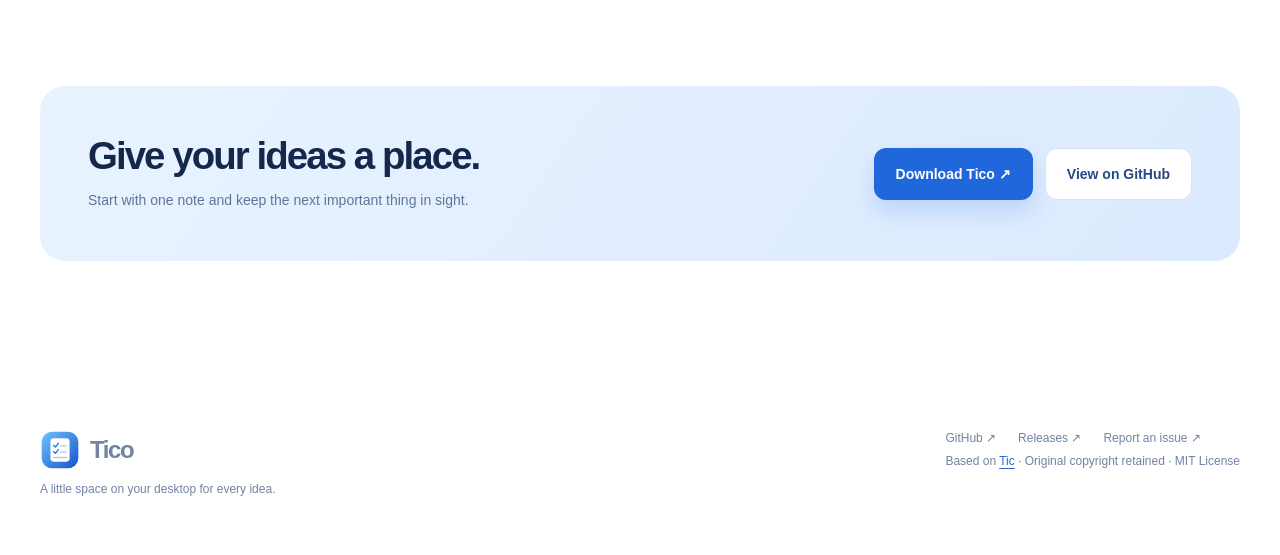
==== commit d3027f5d: "docs:[官网] 更新 1.0.12 下载说明" ====
--- a/site/tico-pages/en.html
+++ b/site/tico-pages/en.html
@@ -22,13 +22,13 @@
   <a class="skip" href="#main">Skip to main content</a>
   <header class="wrap topbar"><a class="brand" href="./" aria-label="Tico home"><img src="./favicon.svg" alt="">Tico</a><nav class="nav" aria-label="Main navigation"><a href="#features">Features</a><a href="#workflow">How it works</a><a class="nav-hide" href="#install">Install</a><a class="nav-hide" href="https://github.com/code-wgl/Tico">GitHub ↗</a><a class="lang-toggle" href="./" lang="zh-CN" data-language="zh" aria-label="Switch to Chinese">中文</a><a class="nav-cta" href="https://github.com/code-wgl/Tico/releases/latest">Download free ↗</a></nav></header>
   <main id="main">
-    <section class="hero"><div class="wrap hero-grid"><div><span class="eyebrow">Your space to think</span><h1>Keep your thoughts<br><em>in sight.</em></h1><p class="lead">Lightweight desktop notes keep your ideas, plans, and tasks close at hand. Open a note, start writing, and stay focused on what matters.</p><div class="actions"><a class="btn primary" href="https://github.com/code-wgl/Tico/releases/download/v1.0.11/Tico-v1.0.11.dmg">Download Tico 1.0.11 <span>↗</span></a><a class="btn secondary" href="https://github.com/code-wgl/Tico">View on GitHub <span>↗</span></a></div><p class="hero-meta">macOS 14+ · Apple Silicon & Intel · Free and open source</p></div><div class="hero-visual"><span class="visual-tag">✦ Your desktop, your rhythm</span><div class="app-frame"><img src="./assets/desktop-notes.png" alt="Actual Tico app showing sample notes with different colors, task states, and collapsed notes" width="1920" height="1080" fetchpriority="high"></div><div class="visual-caption"><span>DEVELOPMENT BUILD · COMPOSITED BACKGROUND</span><span>Example notes after arranging</span></div></div></div></section>
-    <section class="section" id="workflow"><div class="wrap"><div class="section-head"><div><span class="section-kicker">A little more space</span><h2>Make room for the way you think.</h2></div><p>From a passing thought to an entire project, give each idea a note and keep it where you need it.</p></div><div class="feature-row"><div class="feature-copy"><span class="feature-number">01 / FLOATING NOTES</span><h2>One note.<br>A clear start.</h2><p>Each note lives in its own window. Move, resize, pin it above other windows, or show it on all Spaces. Double-click to roll it up, expand it when needed, and snap it near the bottom of your screen.</p><ul><li>Select multiple notes, move them together, and arrange their layout</li><li>Restore window positions, sizes, and open states</li><li>Create and find notes from the menu bar</li></ul><div class="pill-list"><span class="pill">Floating windows</span><span class="pill">Pin & Spaces</span><span class="pill">Roll up & bottom snap</span></div></div><div><div class="feature-visual"><img class="screen" src="./assets/desktop-notes.png" alt="Actual Tico app showing sample notes arranged on the desktop" loading="lazy"></div><div class="video-note">App windows from a development build · composited background</div></div></div><div class="feature-row reverse"><div class="feature-copy"><span class="feature-number">02 / TASKS & MARKDOWN</span><h2>Think freely.<br>Act clearly.</h2><p>Write in Markdown, make checklists, and break big tasks into smaller steps. Drag to reorder and nest, then complete, hide, or move finished tasks to the bottom.</p><ul><li>Headings, lists, quotes, links, code, tables, and slash commands</li><li>Bold, italic, strikethrough, text colors, and fonts</li><li>Nested subtasks, drag reordering, and linked completion</li><li>Hide, move down, or clear completed tasks</li></ul><div class="pill-list"><span class="pill">Markdown</span><span class="pill">Nested lists</span><span class="pill">Drag to reorder</span></div></div><div class="feature-visual"><img class="screen media-vertical" src="./assets/task-options.png" alt="Actual Tico task options to hide or move completed items down" loading="lazy"></div></div><div class="feature-row"><div class="feature-copy"><span class="feature-number">03 / MADE YOURS</span><h2>Your notes.<br>Your own style.</h2><p>Use color to distinguish plans, ideas, and everyday reminders. Choose a solid or frosted-glass background and adjust its opacity to fit your desktop.</p><ul><li>12 note colors</li><li>Solid or frosted glass with adjustable opacity</li><li>Choose a default appearance for new notes</li></ul><div class="pill-list"><span class="pill">12 colors</span><span class="pill">Frosted glass</span><span class="pill">Opacity</span></div></div><div class="feature-visual"><img class="screen media-vertical" src="./assets/colors.png" alt="Actual Tico appearance panel showing colors, frosted glass, and opacity" loading="lazy"></div></div><div class="feature-row reverse"><div class="feature-copy"><span class="feature-number">04 / CLIPBOARD CAPTURE</span><h2>Copy it.<br>Keep it.</h2><p>When clipboard collection is enabled, copied text and images are automatically collected in a designated note, ready when you need them.</p><ul><li>Automatically collect copied text and images</li><li>Choose a collection note and turn the feature off in the app</li><li>Stored locally; not cloud sync</li></ul><div class="pill-list"><span class="pill">Automatic capture</span><span class="pill">Text & images</span><span class="pill">Local storage</span></div></div><div><div class="feature-visual"><img class="screen" src="./assets/clipboard-capture.png" alt="Tico development build clipboard note showing collected fictional text" loading="lazy"></div><div class="video-note">Development sample · isolated clipboard and fictional content · composited background</div></div></div></div></section>
+    <section class="hero"><div class="wrap hero-grid"><div><span class="eyebrow">Your space to think</span><h1>Keep your thoughts<br><em>in sight.</em></h1><p class="lead">Lightweight desktop notes keep your ideas, plans, and tasks close at hand. Open a note, start writing, and stay focused on what matters.</p><div class="actions"><a class="btn primary" href="https://github.com/code-wgl/Tico/releases/download/v1.0.12/Tico-v1.0.12.dmg">Download Tico 1.0.12 <span>↗</span></a><a class="btn secondary" href="https://github.com/code-wgl/Tico">View on GitHub <span>↗</span></a></div><p class="hero-meta">macOS 14+ · Apple Silicon & Intel · Free and open source</p></div><div class="hero-visual"><span class="visual-tag">✦ Your desktop, your rhythm</span><div class="app-frame"><img src="./assets/desktop-notes.png" alt="Actual Tico app showing sample notes with different colors, task states, and collapsed notes" width="1920" height="1080" fetchpriority="high"></div><div class="visual-caption"><span>DEVELOPMENT BUILD · COMPOSITED BACKGROUND</span><span>Example notes after arranging</span></div></div></div></section>
+    <section class="section" id="workflow"><div class="wrap"><div class="section-head"><div><span class="section-kicker">A little more space</span><h2>Make room for the way you think.</h2></div><p>From a passing thought to an entire project, give each idea a note and keep it where you need it.</p></div><div class="feature-row"><div class="feature-copy"><span class="feature-number">01 / FLOATING NOTES</span><h2>One note.<br>A clear start.</h2><p>Each note lives in its own window. Move, resize, pin it above other windows, or show it on all Spaces. Double-click to roll it up, expand it when needed, and snap it near the bottom of your screen.</p><ul><li>Select multiple notes, move them together, and arrange their layout</li><li>Restore window positions, sizes, and open states</li><li>Create and find notes from the menu bar</li></ul><div class="pill-list"><span class="pill">Floating windows</span><span class="pill">Pin & Spaces</span><span class="pill">Roll up & bottom snap</span></div></div><div><div class="feature-visual"><img class="screen" src="./assets/desktop-notes.png" alt="Actual Tico app showing sample notes arranged on the desktop" loading="lazy"></div><div class="video-note">App windows from a development build · composited background</div></div></div><div class="feature-row reverse"><div class="feature-copy"><span class="feature-number">02 / TASKS & MARKDOWN</span><h2>Think freely.<br>Act clearly.</h2><p>Write in Markdown, make checklists, and break big tasks into smaller steps. Drag to reorder and nest, then complete, hide, or move finished tasks to the bottom.</p><ul><li>Headings, lists, quotes, links, code, tables, and slash commands</li><li>Bold, italic, strikethrough, text colors, and fonts</li><li>Nested subtasks, drag reordering, and linked completion</li><li>Hide, move down, or clear completed tasks</li></ul><div class="pill-list"><span class="pill">Markdown</span><span class="pill">Nested lists</span><span class="pill">Drag to reorder</span></div></div><div class="feature-visual"><img class="screen media-vertical" src="./assets/task-options.png" alt="Actual Tico task options to hide or move completed items down" loading="lazy"></div></div><div class="feature-row"><div class="feature-copy"><span class="feature-number">03 / MADE YOURS</span><h2>Your notes.<br>Your own style.</h2><p>Use color to distinguish plans, ideas, and everyday reminders. Choose a solid or frosted-glass background and adjust its opacity to fit your desktop.</p><ul><li>12 note colors</li><li>Solid or frosted glass with adjustable opacity</li><li>Choose a default appearance for new notes</li></ul><div class="pill-list"><span class="pill">12 colors</span><span class="pill">Frosted glass</span><span class="pill">Opacity</span></div></div><div class="feature-visual"><img class="screen media-vertical" src="./assets/colors.png" alt="Actual Tico appearance panel showing colors, frosted glass, and opacity" loading="lazy"></div></div><div class="feature-row reverse"><div class="feature-copy"><span class="feature-number">04 / CLIPBOARD CAPTURE</span><h2>Copy it.<br>Keep it.</h2><p>When clipboard collection is enabled, copied text and images are automatically collected in a designated note, ready when you need them.</p><ul><li>Automatically collect copied text and images</li><li>Choose a collection note and turn the feature off in the app</li><li>Edit long notes in segments, loading images for the current segment</li><li>Stored locally; not cloud sync</li></ul><div class="pill-list"><span class="pill">Automatic capture</span><span class="pill">Text & images</span><span class="pill">Local storage</span></div></div><div><div class="feature-visual"><img class="screen" src="./assets/clipboard-capture.png" alt="Tico development build clipboard note showing collected fictional text" loading="lazy"></div><div class="video-note">Development sample · isolated clipboard and fictional content · composited background</div></div></div></div></section>
     <section class="section soft" id="features"><div class="wrap"><div class="section-head"><div><span class="section-kicker">The details matter</span><h2>More than notes.<br>Your workflow, too.</h2></div><p>Capture, organize, and revisit in one place. The tools you need are close at hand.</p></div><div class="feature-grid"><article class="feature-card"><span class="feature-icon">⌕</span><h3>Search & manage</h3><p>Find notes quickly from the menu bar or search panel, and open or close them as needed.</p></article><article class="feature-card"><span class="feature-icon">▧</span><h3>Images & cropping</h3><p>Paste images into notes or tasks, crop what matters, and open them for a closer look.</p></article><article class="feature-card"><span class="feature-icon">◷</span><h3>Reminders</h3><p>Add reminders to bring important things back to your attention.</p></article><article class="feature-card"><span class="feature-icon">⌘</span><h3>Shortcuts & launch at login</h3><p>Create and manage notes from your keyboard, with customizable shortcuts and launch-at-login settings.</p></article><article class="feature-card"><span class="feature-icon">⇄</span><h3>Import & export</h3><p>Import and export Markdown, plain text, and JSON. JSON offers a more complete backup of note content and appearance.</p></article><article class="feature-card"><span class="feature-icon">▤</span><h3>Clipboard capture</h3><p>Automatically collect copied text and images in a designated note when enabled; manage it in the app.</p></article><article class="feature-card"><span class="feature-icon">◎</span><h3>Multi-display support</h3><p>Remember note positions and restore them to a suitable place when displays change.</p></article><article class="feature-card"><span class="feature-icon">文</span><h3>Chinese & English</h3><p>Choose Chinese or English, or follow your system language.</p></article><article class="feature-card"><span class="feature-icon">⌂</span><h3>Local storage</h3><p>Notes and tasks stay in a local SQLite database on your Mac. No account required.</p></article></div></div></section>
     <section class="band"><div class="wrap band-inner"><div><span class="section-kicker" style="color:#91bdff">OPTIONAL MCP INTEGRATION</span><h2>Bring your AI tools<br>into the workflow.</h2><p>Enable MCP in settings and follow the setup guide for a compatible client. Let your tools read and organize notes with your permission; changes appear in the app.</p><a class="btn secondary" href="https://github.com/code-wgl/Tico#使用-usage">Learn how it works ↗</a></div><div class="code-card" aria-label="Optional MCP integration overview"><small>WORKING WITH TICO</small><div class="code-line"><b>01</b> &nbsp;Enable MCP in settings</div><div class="code-line"><b>02</b> &nbsp;Copy the configuration for a compatible client</div><div class="code-line"><b>03</b> &nbsp;Let your tools help organize notes and tasks</div><div class="code-foot">MCP is off by default; capabilities depend on your client.<br>Your notes remain on your Mac.</div></div></div></section>
-    <section class="section" id="install"><div class="wrap"><div class="section-head"><div><span class="section-kicker">GET STARTED</span><h2>Ready when you are.</h2></div><p>Free, open source, and built natively for macOS. Download the app or build from source.</p></div><div class="install-grid"><div class="install-card"><h3>Download the app</h3><p>Requires macOS 14 or later. The universal build supports Apple Silicon and Intel.</p><div class="actions"><a class="btn primary" href="https://github.com/code-wgl/Tico/releases/download/v1.0.11/Tico-v1.0.11.dmg">Download DMG ↗</a><a class="btn secondary" href="https://github.com/code-wgl/Tico/releases/tag/v1.0.11">Other downloads</a></div><div class="steps"><div class="step"><b>01 / DOWNLOAD</b>Get the Tico disk image.</div><div class="step"><b>02 / INSTALL</b>Open it and drag Tico to Applications.</div><div class="step"><b>03 / WRITE</b>Open Tico and create your first note.</div></div></div><div class="install-card"><h3>Build from source</h3><p>Tico uses Swift Package Manager. See the README for requirements, build instructions, and how to contribute.</p><div class="actions"><a class="btn secondary" href="https://github.com/code-wgl/Tico#从源码构建-build-from-source">View build guide ↗</a></div><div class="note-box">Tico is based on the open-source project <a class="text-link" href="https://github.com/kasvith/tic">Tic</a>, and retains its MIT license and original copyright.</div><div class="qr"><img src="./assets/site-qr.svg" alt="Scan the QR code to open the Tico website" width="78" height="78"><span>Scan to open the Tico website<br>or share it with a friend</span></div></div></div><div class="note-box"><strong>First launch:</strong>The current 1.0.11 package is ad-hoc signed and has not been signed with an Apple Developer ID or notarized. macOS may warn that the developer cannot be verified. See the release notes for installation details and back up existing notes before upgrading.</div></div></section>
-    <section class="section soft"><div class="wrap"><div class="section-head"><div><span class="section-kicker">GOOD TO KNOW</span><h2>Good to know.</h2></div></div><div class="faq"><details><summary>Is Tico free?</summary><p>Yes. Tico is free and open source under the MIT license. Explore the code, report an issue, or contribute.</p></details><details><summary>Where are my notes stored?</summary><p>The stable app stores data locally on your Mac using Tic’s existing app identity and data directory. The development app uses a separate directory. Export backups regularly.</p></details><details><summary>Which Macs are supported?</summary><p>The current release requires macOS 14 or later and supports Apple Silicon and Intel. See the release page for details.</p></details><details><summary>Does it support sync and automatic updates?</summary><p>Folder sync and automatic updates from upstream are not enabled in 1.0.11. Back up manually and check GitHub Releases for new versions.</p></details><details><summary>How do I back up or migrate?</summary><p>Export Markdown, plain text, or JSON. JSON is better suited to complete backups; plain text does not include images or appearance.</p></details><details><summary>How do I connect an AI client?</summary><p>Enable MCP in the app settings and follow the instructions for a compatible client. MCP is off by default.</p></details></div></div></section>
-    <section class="section"><div class="wrap"><div class="final-cta"><div><h2>Give your ideas a place.</h2><p>Start with one note and keep the next important thing in sight.</p></div><div class="actions"><a class="btn primary" href="https://github.com/code-wgl/Tico/releases/download/v1.0.11/Tico-v1.0.11.dmg">Download Tico ↗</a><a class="btn secondary" href="https://github.com/code-wgl/Tico">View on GitHub</a></div></div></div></section>
+    <section class="section" id="install"><div class="wrap"><div class="section-head"><div><span class="section-kicker">GET STARTED</span><h2>Ready when you are.</h2></div><p>Free, open source, and built natively for macOS. Download the app or build from source.</p></div><div class="install-grid"><div class="install-card"><h3>Download the app</h3><p>Requires macOS 14 or later. The universal build supports Apple Silicon and Intel.</p><div class="actions"><a class="btn primary" href="https://github.com/code-wgl/Tico/releases/download/v1.0.12/Tico-v1.0.12.dmg">Download DMG ↗</a><a class="btn secondary" href="https://github.com/code-wgl/Tico/releases/tag/v1.0.12">Other downloads</a></div><div class="steps"><div class="step"><b>01 / DOWNLOAD</b>Get the Tico disk image.</div><div class="step"><b>02 / INSTALL</b>Open it and drag Tico to Applications.</div><div class="step"><b>03 / WRITE</b>Open Tico and create your first note.</div></div></div><div class="install-card"><h3>Build from source</h3><p>Tico uses Swift Package Manager. See the README for requirements, build instructions, and how to contribute.</p><div class="actions"><a class="btn secondary" href="https://github.com/code-wgl/Tico#从源码构建-build-from-source">View build guide ↗</a></div><div class="note-box">Tico is based on the open-source project <a class="text-link" href="https://github.com/kasvith/tic">Tic</a>, and retains its MIT license and original copyright.</div><div class="qr"><img src="./assets/site-qr.svg" alt="Scan the QR code to open the Tico website" width="78" height="78"><span>Scan to open the Tico website<br>or share it with a friend</span></div></div></div><div class="note-box"><strong>First launch:</strong>The current 1.0.12 package is ad-hoc signed and has not been signed with an Apple Developer ID or notarized. macOS may warn that the developer cannot be verified. See the release notes for installation details and back up existing notes before upgrading.</div></div></section>
+    <section class="section soft"><div class="wrap"><div class="section-head"><div><span class="section-kicker">GOOD TO KNOW</span><h2>Good to know.</h2></div></div><div class="faq"><details><summary>Is Tico free?</summary><p>Yes. Tico is free and open source under the MIT license. Explore the code, report an issue, or contribute.</p></details><details><summary>Where are my notes stored?</summary><p>The stable app stores data locally on your Mac using Tic’s existing app identity and data directory. The development app uses a separate directory. Export backups regularly.</p></details><details><summary>Which Macs are supported?</summary><p>The current release requires macOS 14 or later and supports Apple Silicon and Intel. See the release page for details.</p></details><details><summary>Does it support sync and automatic updates?</summary><p>Tico 1.0.12 checks its GitHub Releases and lets you check manually from the menu bar. Installing an update requires confirmation. Version 1.0.11 does not check for updates, so upgrade it manually first. Notes are stored locally; there is no cloud sync. Back up regularly.</p></details><details><summary>How do I edit a long clipboard note?</summary><p>Long clipboard notes are displayed and edited in segments, with images loaded for the current segment. Select All and Undo apply to the current segment; switching segments or automatic re-paging clears its undo history. Content in other segments is preserved.</p></details><details><summary>How do I back up or migrate?</summary><p>Export Markdown, plain text, or JSON. JSON is better suited to complete backups; plain text does not include images or appearance.</p></details><details><summary>How do I connect an AI client?</summary><p>Enable MCP in the app settings and follow the instructions for a compatible client. MCP is off by default.</p></details></div></div></section>
+    <section class="section"><div class="wrap"><div class="final-cta"><div><h2>Give your ideas a place.</h2><p>Start with one note and keep the next important thing in sight.</p></div><div class="actions"><a class="btn primary" href="https://github.com/code-wgl/Tico/releases/download/v1.0.12/Tico-v1.0.12.dmg">Download Tico ↗</a><a class="btn secondary" href="https://github.com/code-wgl/Tico">View on GitHub</a></div></div></div></section>
   </main>
   <footer><div class="wrap footer-inner"><div><a class="brand" href="./"><img src="./favicon.svg" alt="">Tico</a><div>A little space on your desktop for every idea.</div></div><div><div class="footer-links"><a href="https://github.com/code-wgl/Tico">GitHub ↗</a><a href="https://github.com/code-wgl/Tico/releases">Releases ↗</a><a href="https://github.com/code-wgl/Tico/issues">Report an issue ↗</a></div><div>Based on <a class="text-link" href="https://github.com/kasvith/tic">Tic</a> · Original copyright retained · MIT License</div></div></div></footer>
   <script>document.querySelectorAll('[data-language]').forEach(function(link){link.addEventListener('click',function(){try{localStorage.setItem('tico-language',link.dataset.language)}catch(e){}})});</script>
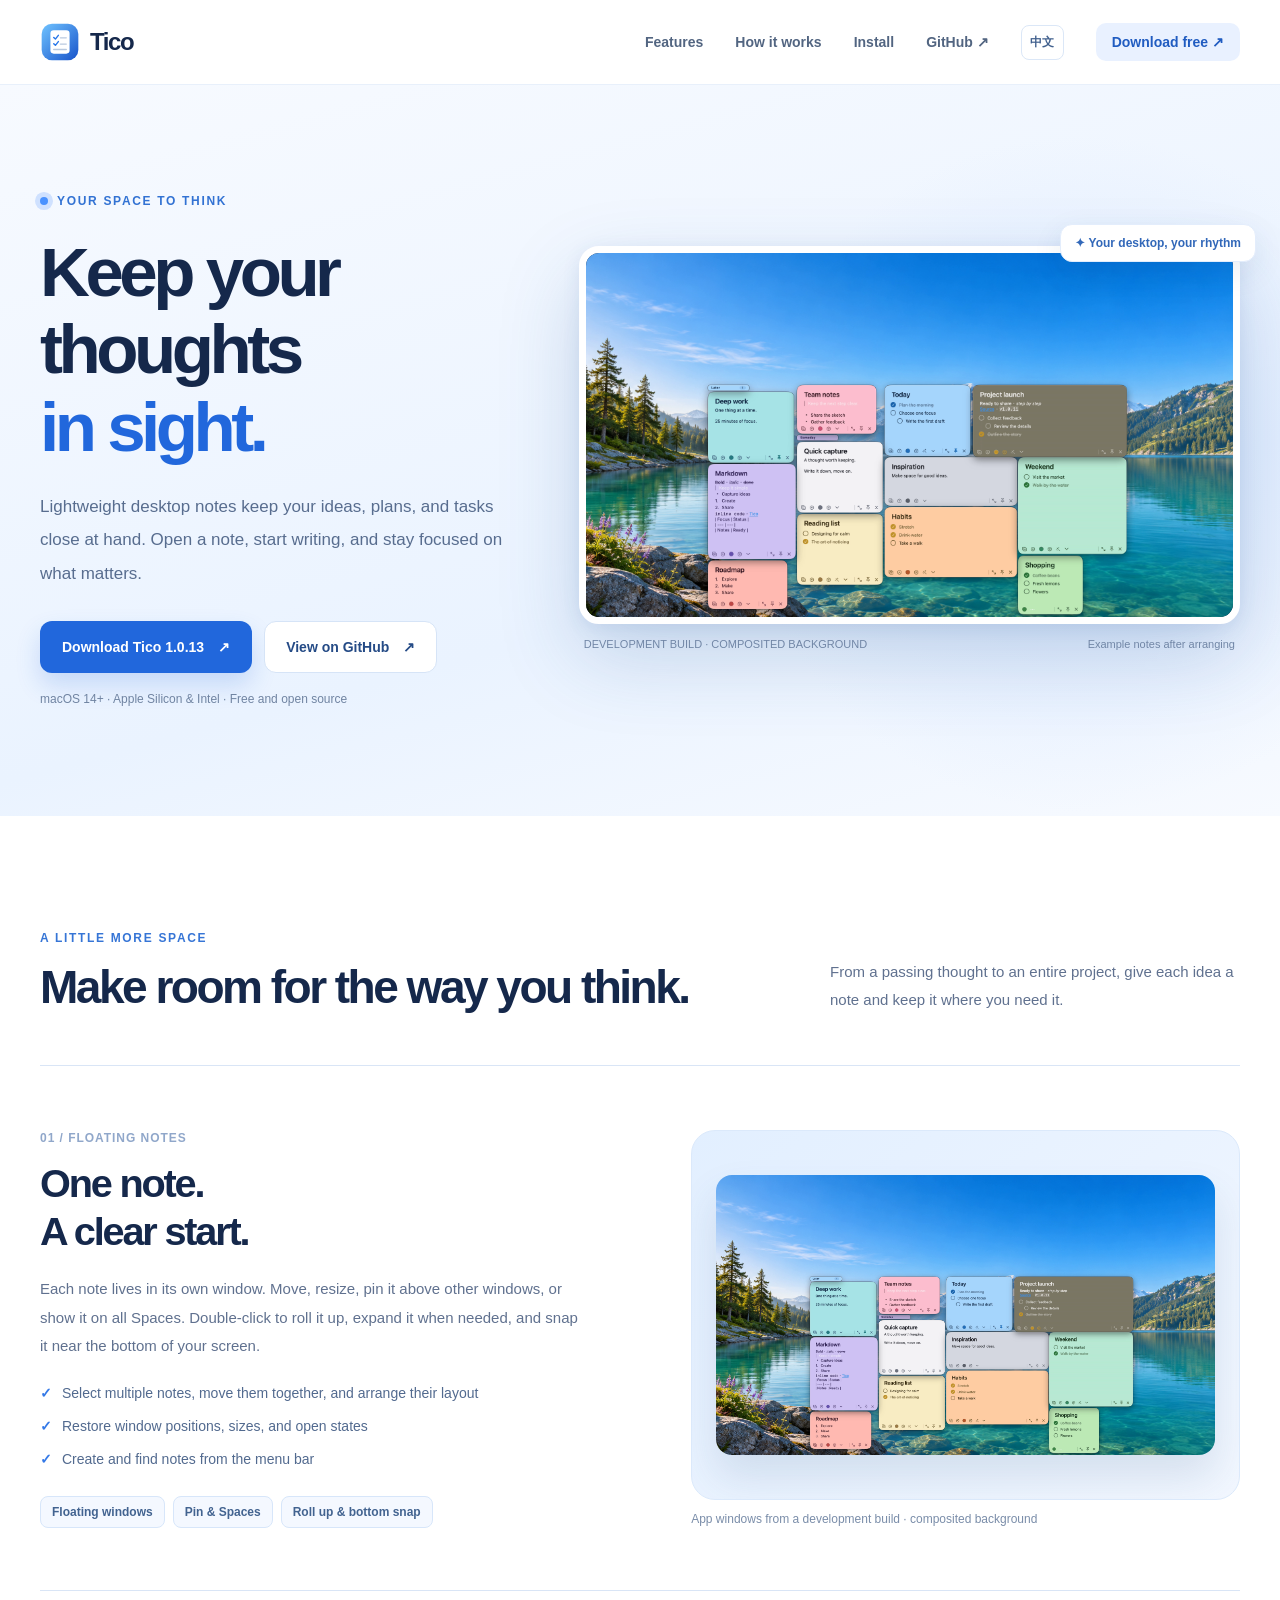
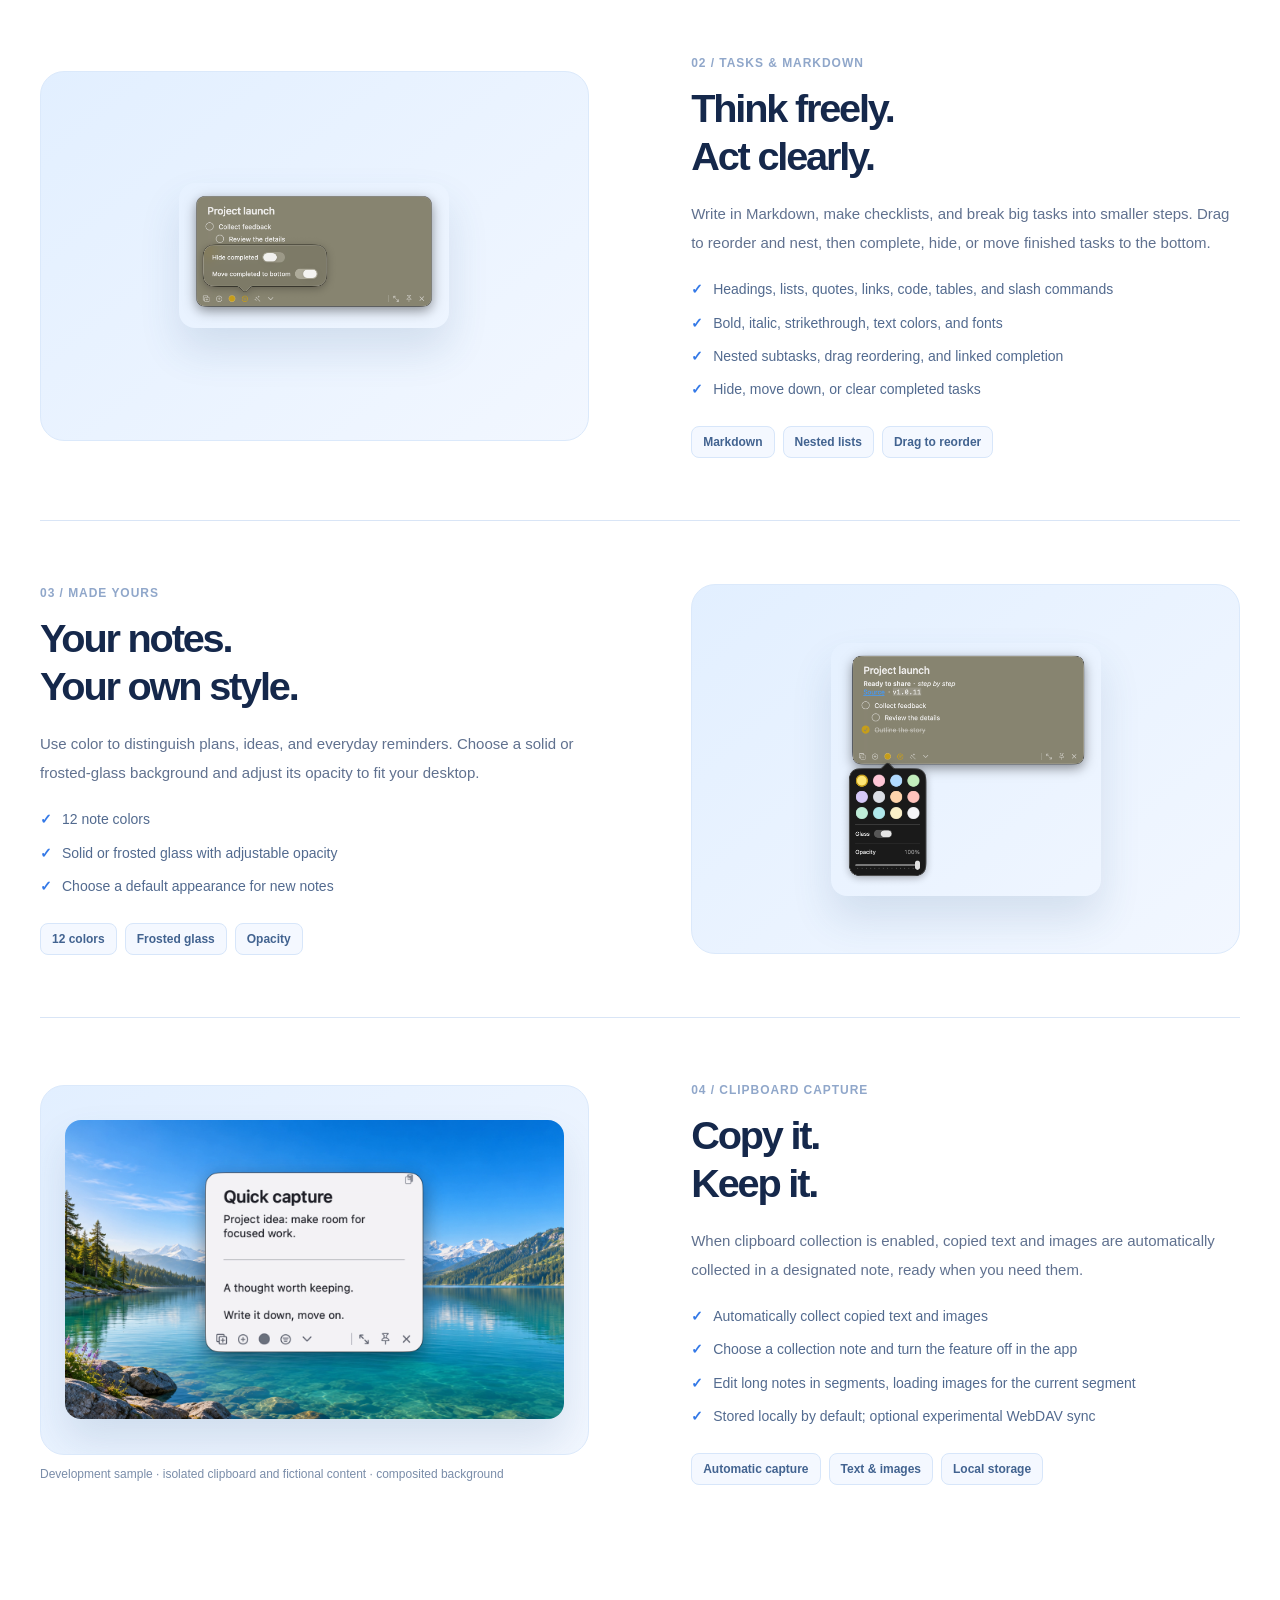
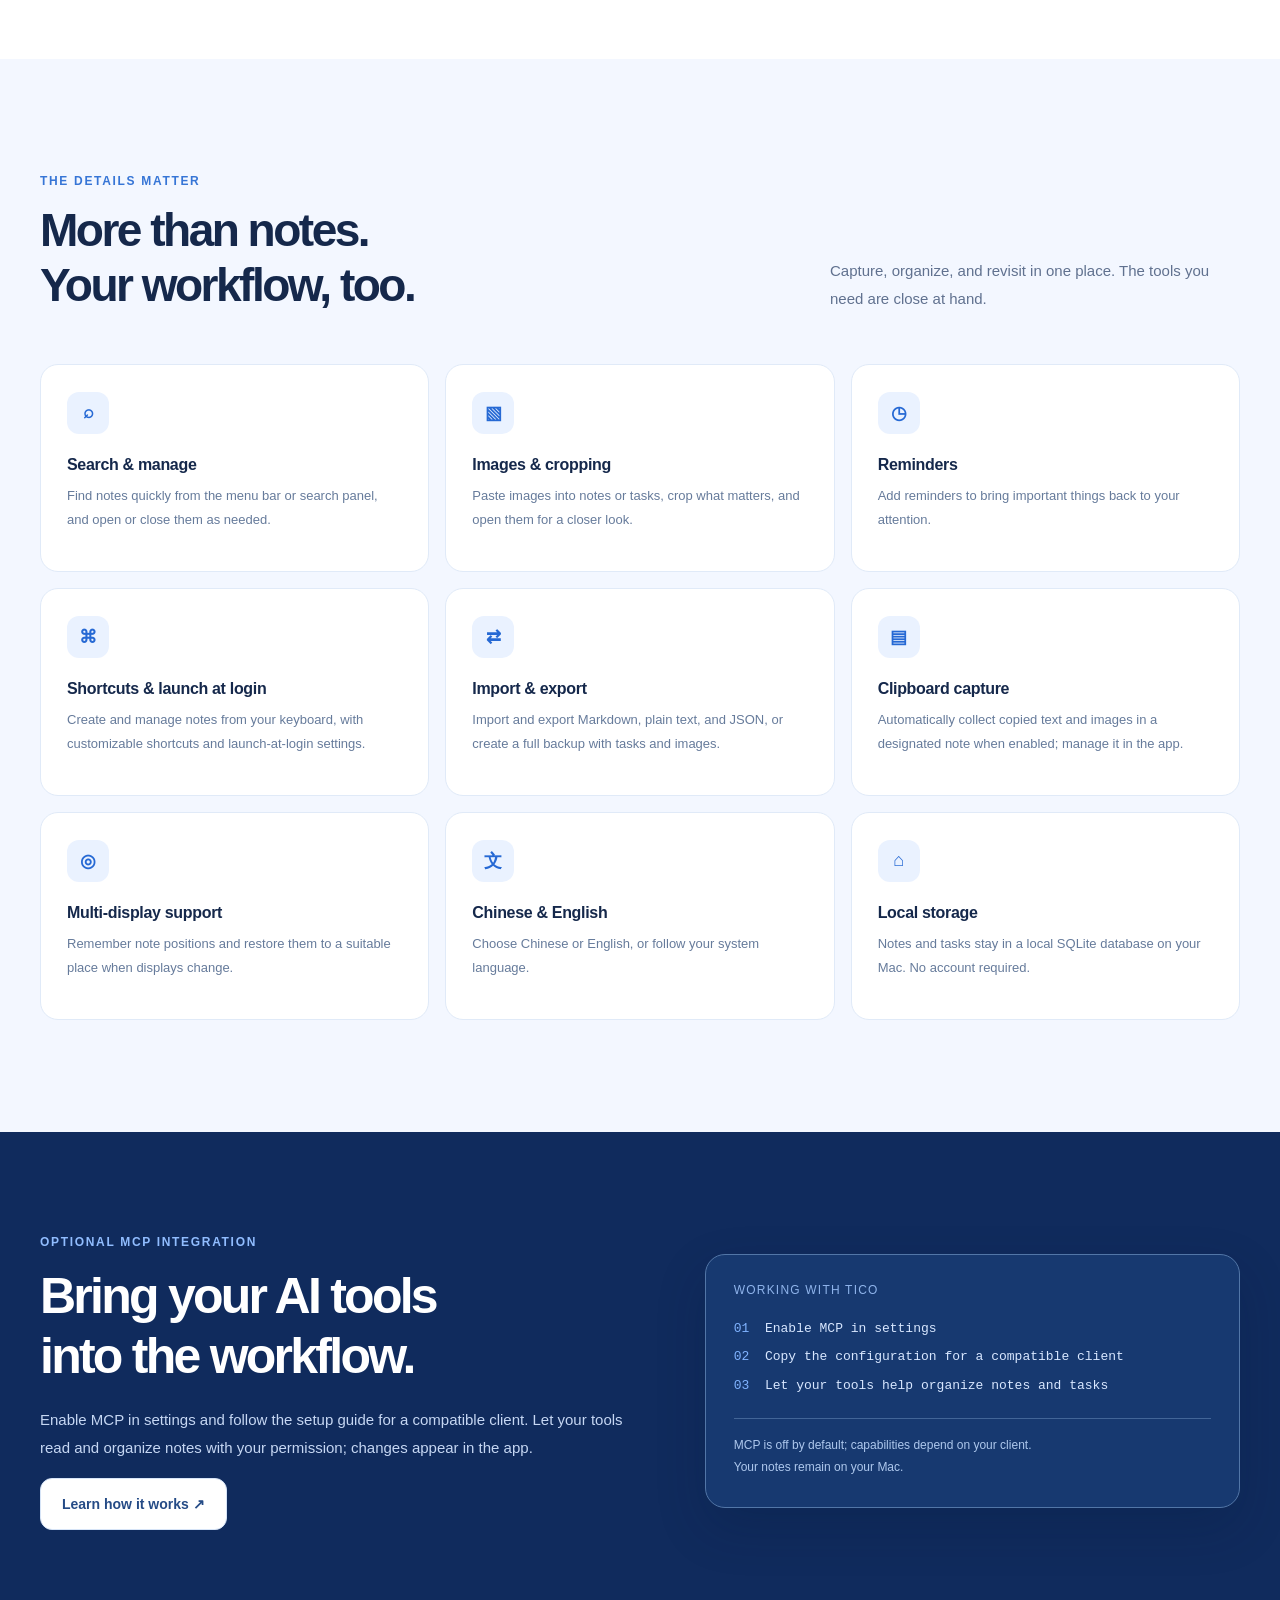
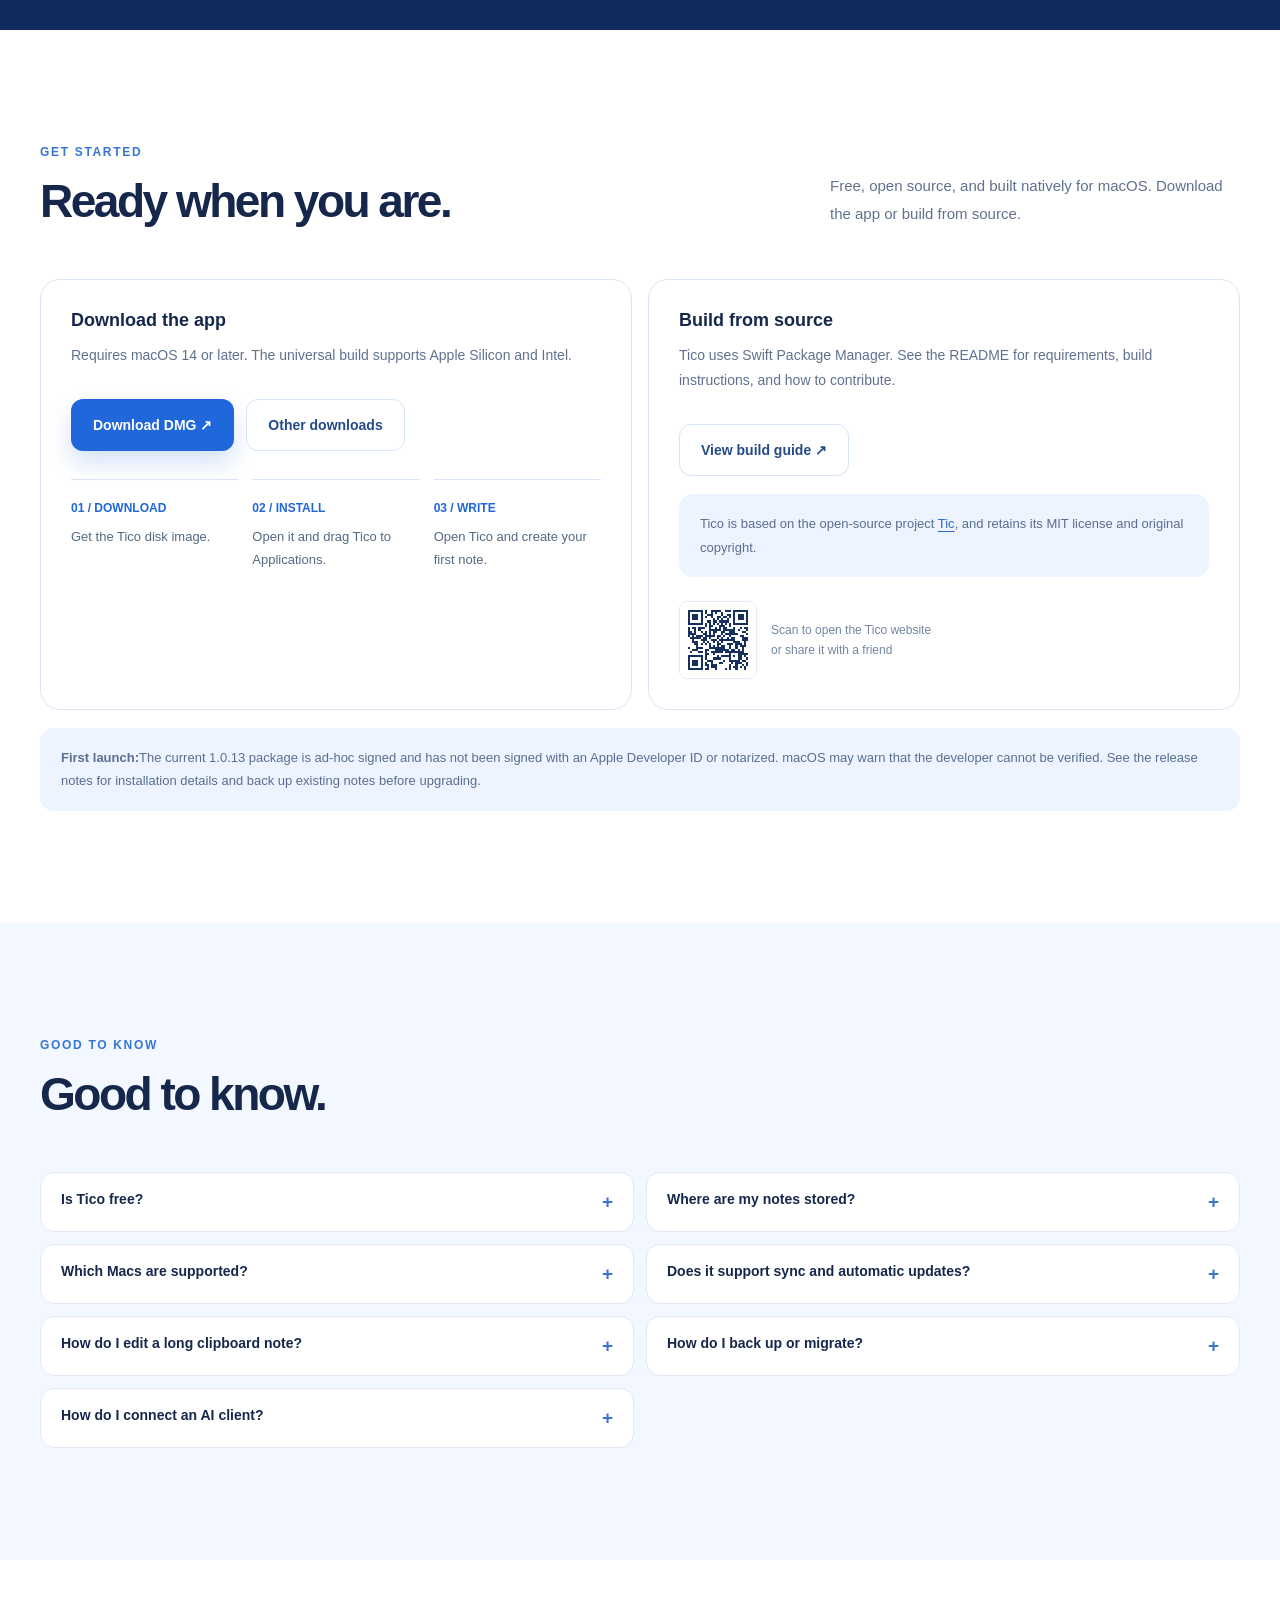
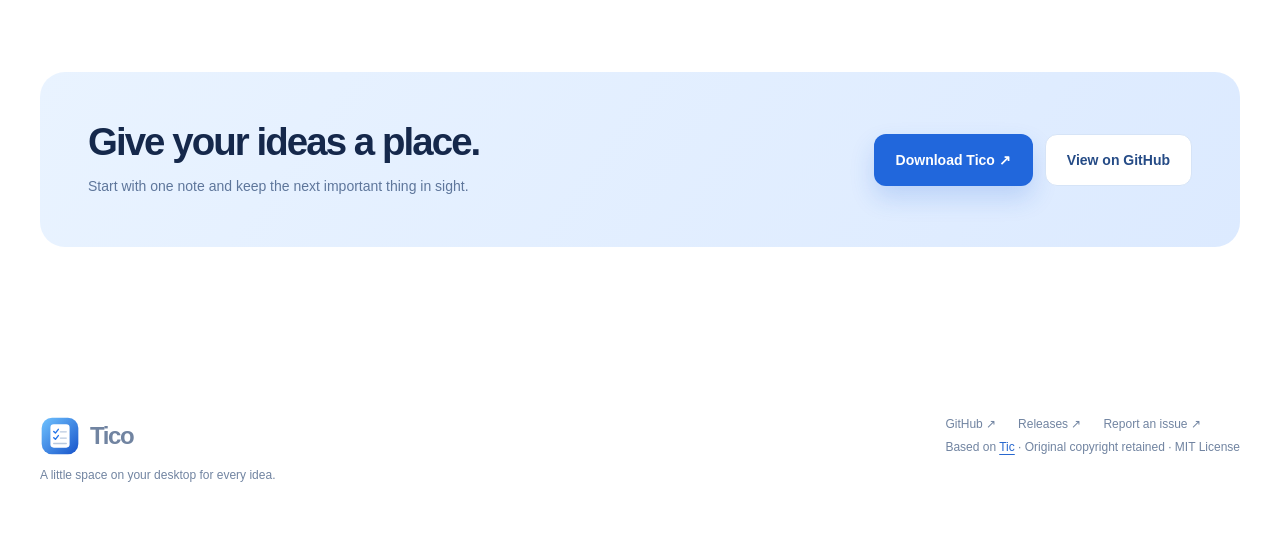
==== commit 978cfded: "docs:[官网] 更新1.0.13下载" ====
--- a/site/tico-pages/en.html
+++ b/site/tico-pages/en.html
@@ -22,13 +22,13 @@
   <a class="skip" href="#main">Skip to main content</a>
   <header class="wrap topbar"><a class="brand" href="./" aria-label="Tico home"><img src="./favicon.svg" alt="">Tico</a><nav class="nav" aria-label="Main navigation"><a href="#features">Features</a><a href="#workflow">How it works</a><a class="nav-hide" href="#install">Install</a><a class="nav-hide" href="https://github.com/code-wgl/Tico">GitHub ↗</a><a class="lang-toggle" href="./" lang="zh-CN" data-language="zh" aria-label="Switch to Chinese">中文</a><a class="nav-cta" href="https://github.com/code-wgl/Tico/releases/latest">Download free ↗</a></nav></header>
   <main id="main">
-    <section class="hero"><div class="wrap hero-grid"><div><span class="eyebrow">Your space to think</span><h1>Keep your thoughts<br><em>in sight.</em></h1><p class="lead">Lightweight desktop notes keep your ideas, plans, and tasks close at hand. Open a note, start writing, and stay focused on what matters.</p><div class="actions"><a class="btn primary" href="https://github.com/code-wgl/Tico/releases/download/v1.0.12/Tico-v1.0.12.dmg">Download Tico 1.0.12 <span>↗</span></a><a class="btn secondary" href="https://github.com/code-wgl/Tico">View on GitHub <span>↗</span></a></div><p class="hero-meta">macOS 14+ · Apple Silicon & Intel · Free and open source</p></div><div class="hero-visual"><span class="visual-tag">✦ Your desktop, your rhythm</span><div class="app-frame"><img src="./assets/desktop-notes.png" alt="Actual Tico app showing sample notes with different colors, task states, and collapsed notes" width="1920" height="1080" fetchpriority="high"></div><div class="visual-caption"><span>DEVELOPMENT BUILD · COMPOSITED BACKGROUND</span><span>Example notes after arranging</span></div></div></div></section>
-    <section class="section" id="workflow"><div class="wrap"><div class="section-head"><div><span class="section-kicker">A little more space</span><h2>Make room for the way you think.</h2></div><p>From a passing thought to an entire project, give each idea a note and keep it where you need it.</p></div><div class="feature-row"><div class="feature-copy"><span class="feature-number">01 / FLOATING NOTES</span><h2>One note.<br>A clear start.</h2><p>Each note lives in its own window. Move, resize, pin it above other windows, or show it on all Spaces. Double-click to roll it up, expand it when needed, and snap it near the bottom of your screen.</p><ul><li>Select multiple notes, move them together, and arrange their layout</li><li>Restore window positions, sizes, and open states</li><li>Create and find notes from the menu bar</li></ul><div class="pill-list"><span class="pill">Floating windows</span><span class="pill">Pin & Spaces</span><span class="pill">Roll up & bottom snap</span></div></div><div><div class="feature-visual"><img class="screen" src="./assets/desktop-notes.png" alt="Actual Tico app showing sample notes arranged on the desktop" loading="lazy"></div><div class="video-note">App windows from a development build · composited background</div></div></div><div class="feature-row reverse"><div class="feature-copy"><span class="feature-number">02 / TASKS & MARKDOWN</span><h2>Think freely.<br>Act clearly.</h2><p>Write in Markdown, make checklists, and break big tasks into smaller steps. Drag to reorder and nest, then complete, hide, or move finished tasks to the bottom.</p><ul><li>Headings, lists, quotes, links, code, tables, and slash commands</li><li>Bold, italic, strikethrough, text colors, and fonts</li><li>Nested subtasks, drag reordering, and linked completion</li><li>Hide, move down, or clear completed tasks</li></ul><div class="pill-list"><span class="pill">Markdown</span><span class="pill">Nested lists</span><span class="pill">Drag to reorder</span></div></div><div class="feature-visual"><img class="screen media-vertical" src="./assets/task-options.png" alt="Actual Tico task options to hide or move completed items down" loading="lazy"></div></div><div class="feature-row"><div class="feature-copy"><span class="feature-number">03 / MADE YOURS</span><h2>Your notes.<br>Your own style.</h2><p>Use color to distinguish plans, ideas, and everyday reminders. Choose a solid or frosted-glass background and adjust its opacity to fit your desktop.</p><ul><li>12 note colors</li><li>Solid or frosted glass with adjustable opacity</li><li>Choose a default appearance for new notes</li></ul><div class="pill-list"><span class="pill">12 colors</span><span class="pill">Frosted glass</span><span class="pill">Opacity</span></div></div><div class="feature-visual"><img class="screen media-vertical" src="./assets/colors.png" alt="Actual Tico appearance panel showing colors, frosted glass, and opacity" loading="lazy"></div></div><div class="feature-row reverse"><div class="feature-copy"><span class="feature-number">04 / CLIPBOARD CAPTURE</span><h2>Copy it.<br>Keep it.</h2><p>When clipboard collection is enabled, copied text and images are automatically collected in a designated note, ready when you need them.</p><ul><li>Automatically collect copied text and images</li><li>Choose a collection note and turn the feature off in the app</li><li>Edit long notes in segments, loading images for the current segment</li><li>Stored locally; not cloud sync</li></ul><div class="pill-list"><span class="pill">Automatic capture</span><span class="pill">Text & images</span><span class="pill">Local storage</span></div></div><div><div class="feature-visual"><img class="screen" src="./assets/clipboard-capture.png" alt="Tico development build clipboard note showing collected fictional text" loading="lazy"></div><div class="video-note">Development sample · isolated clipboard and fictional content · composited background</div></div></div></div></section>
-    <section class="section soft" id="features"><div class="wrap"><div class="section-head"><div><span class="section-kicker">The details matter</span><h2>More than notes.<br>Your workflow, too.</h2></div><p>Capture, organize, and revisit in one place. The tools you need are close at hand.</p></div><div class="feature-grid"><article class="feature-card"><span class="feature-icon">⌕</span><h3>Search & manage</h3><p>Find notes quickly from the menu bar or search panel, and open or close them as needed.</p></article><article class="feature-card"><span class="feature-icon">▧</span><h3>Images & cropping</h3><p>Paste images into notes or tasks, crop what matters, and open them for a closer look.</p></article><article class="feature-card"><span class="feature-icon">◷</span><h3>Reminders</h3><p>Add reminders to bring important things back to your attention.</p></article><article class="feature-card"><span class="feature-icon">⌘</span><h3>Shortcuts & launch at login</h3><p>Create and manage notes from your keyboard, with customizable shortcuts and launch-at-login settings.</p></article><article class="feature-card"><span class="feature-icon">⇄</span><h3>Import & export</h3><p>Import and export Markdown, plain text, and JSON. JSON offers a more complete backup of note content and appearance.</p></article><article class="feature-card"><span class="feature-icon">▤</span><h3>Clipboard capture</h3><p>Automatically collect copied text and images in a designated note when enabled; manage it in the app.</p></article><article class="feature-card"><span class="feature-icon">◎</span><h3>Multi-display support</h3><p>Remember note positions and restore them to a suitable place when displays change.</p></article><article class="feature-card"><span class="feature-icon">文</span><h3>Chinese & English</h3><p>Choose Chinese or English, or follow your system language.</p></article><article class="feature-card"><span class="feature-icon">⌂</span><h3>Local storage</h3><p>Notes and tasks stay in a local SQLite database on your Mac. No account required.</p></article></div></div></section>
+    <section class="hero"><div class="wrap hero-grid"><div><span class="eyebrow">Your space to think</span><h1>Keep your thoughts<br><em>in sight.</em></h1><p class="lead">Lightweight desktop notes keep your ideas, plans, and tasks close at hand. Open a note, start writing, and stay focused on what matters.</p><div class="actions"><a class="btn primary" href="https://github.com/code-wgl/Tico/releases/download/v1.0.13/Tico-v1.0.13.dmg">Download Tico 1.0.13 <span>↗</span></a><a class="btn secondary" href="https://github.com/code-wgl/Tico">View on GitHub <span>↗</span></a></div><p class="hero-meta">macOS 14+ · Apple Silicon & Intel · Free and open source</p></div><div class="hero-visual"><span class="visual-tag">✦ Your desktop, your rhythm</span><div class="app-frame"><img src="./assets/desktop-notes.png" alt="Actual Tico app showing sample notes with different colors, task states, and collapsed notes" width="1920" height="1080" fetchpriority="high"></div><div class="visual-caption"><span>DEVELOPMENT BUILD · COMPOSITED BACKGROUND</span><span>Example notes after arranging</span></div></div></div></section>
+    <section class="section" id="workflow"><div class="wrap"><div class="section-head"><div><span class="section-kicker">A little more space</span><h2>Make room for the way you think.</h2></div><p>From a passing thought to an entire project, give each idea a note and keep it where you need it.</p></div><div class="feature-row"><div class="feature-copy"><span class="feature-number">01 / FLOATING NOTES</span><h2>One note.<br>A clear start.</h2><p>Each note lives in its own window. Move, resize, pin it above other windows, or show it on all Spaces. Double-click to roll it up, expand it when needed, and snap it near the bottom of your screen.</p><ul><li>Select multiple notes, move them together, and arrange their layout</li><li>Restore window positions, sizes, and open states</li><li>Create and find notes from the menu bar</li></ul><div class="pill-list"><span class="pill">Floating windows</span><span class="pill">Pin & Spaces</span><span class="pill">Roll up & bottom snap</span></div></div><div><div class="feature-visual"><img class="screen" src="./assets/desktop-notes.png" alt="Actual Tico app showing sample notes arranged on the desktop" loading="lazy"></div><div class="video-note">App windows from a development build · composited background</div></div></div><div class="feature-row reverse"><div class="feature-copy"><span class="feature-number">02 / TASKS & MARKDOWN</span><h2>Think freely.<br>Act clearly.</h2><p>Write in Markdown, make checklists, and break big tasks into smaller steps. Drag to reorder and nest, then complete, hide, or move finished tasks to the bottom.</p><ul><li>Headings, lists, quotes, links, code, tables, and slash commands</li><li>Bold, italic, strikethrough, text colors, and fonts</li><li>Nested subtasks, drag reordering, and linked completion</li><li>Hide, move down, or clear completed tasks</li></ul><div class="pill-list"><span class="pill">Markdown</span><span class="pill">Nested lists</span><span class="pill">Drag to reorder</span></div></div><div class="feature-visual"><img class="screen media-vertical" src="./assets/task-options.png" alt="Actual Tico task options to hide or move completed items down" loading="lazy"></div></div><div class="feature-row"><div class="feature-copy"><span class="feature-number">03 / MADE YOURS</span><h2>Your notes.<br>Your own style.</h2><p>Use color to distinguish plans, ideas, and everyday reminders. Choose a solid or frosted-glass background and adjust its opacity to fit your desktop.</p><ul><li>12 note colors</li><li>Solid or frosted glass with adjustable opacity</li><li>Choose a default appearance for new notes</li></ul><div class="pill-list"><span class="pill">12 colors</span><span class="pill">Frosted glass</span><span class="pill">Opacity</span></div></div><div class="feature-visual"><img class="screen media-vertical" src="./assets/colors.png" alt="Actual Tico appearance panel showing colors, frosted glass, and opacity" loading="lazy"></div></div><div class="feature-row reverse"><div class="feature-copy"><span class="feature-number">04 / CLIPBOARD CAPTURE</span><h2>Copy it.<br>Keep it.</h2><p>When clipboard collection is enabled, copied text and images are automatically collected in a designated note, ready when you need them.</p><ul><li>Automatically collect copied text and images</li><li>Choose a collection note and turn the feature off in the app</li><li>Edit long notes in segments, loading images for the current segment</li><li>Stored locally by default; optional experimental WebDAV sync</li></ul><div class="pill-list"><span class="pill">Automatic capture</span><span class="pill">Text & images</span><span class="pill">Local storage</span></div></div><div><div class="feature-visual"><img class="screen" src="./assets/clipboard-capture.png" alt="Tico development build clipboard note showing collected fictional text" loading="lazy"></div><div class="video-note">Development sample · isolated clipboard and fictional content · composited background</div></div></div></div></section>
+    <section class="section soft" id="features"><div class="wrap"><div class="section-head"><div><span class="section-kicker">The details matter</span><h2>More than notes.<br>Your workflow, too.</h2></div><p>Capture, organize, and revisit in one place. The tools you need are close at hand.</p></div><div class="feature-grid"><article class="feature-card"><span class="feature-icon">⌕</span><h3>Search & manage</h3><p>Find notes quickly from the menu bar or search panel, and open or close them as needed.</p></article><article class="feature-card"><span class="feature-icon">▧</span><h3>Images & cropping</h3><p>Paste images into notes or tasks, crop what matters, and open them for a closer look.</p></article><article class="feature-card"><span class="feature-icon">◷</span><h3>Reminders</h3><p>Add reminders to bring important things back to your attention.</p></article><article class="feature-card"><span class="feature-icon">⌘</span><h3>Shortcuts & launch at login</h3><p>Create and manage notes from your keyboard, with customizable shortcuts and launch-at-login settings.</p></article><article class="feature-card"><span class="feature-icon">⇄</span><h3>Import & export</h3><p>Import and export Markdown, plain text, and JSON, or create a full backup with tasks and images.</p></article><article class="feature-card"><span class="feature-icon">▤</span><h3>Clipboard capture</h3><p>Automatically collect copied text and images in a designated note when enabled; manage it in the app.</p></article><article class="feature-card"><span class="feature-icon">◎</span><h3>Multi-display support</h3><p>Remember note positions and restore them to a suitable place when displays change.</p></article><article class="feature-card"><span class="feature-icon">文</span><h3>Chinese & English</h3><p>Choose Chinese or English, or follow your system language.</p></article><article class="feature-card"><span class="feature-icon">⌂</span><h3>Local storage</h3><p>Notes and tasks stay in a local SQLite database on your Mac. No account required.</p></article></div></div></section>
     <section class="band"><div class="wrap band-inner"><div><span class="section-kicker" style="color:#91bdff">OPTIONAL MCP INTEGRATION</span><h2>Bring your AI tools<br>into the workflow.</h2><p>Enable MCP in settings and follow the setup guide for a compatible client. Let your tools read and organize notes with your permission; changes appear in the app.</p><a class="btn secondary" href="https://github.com/code-wgl/Tico#使用-usage">Learn how it works ↗</a></div><div class="code-card" aria-label="Optional MCP integration overview"><small>WORKING WITH TICO</small><div class="code-line"><b>01</b> &nbsp;Enable MCP in settings</div><div class="code-line"><b>02</b> &nbsp;Copy the configuration for a compatible client</div><div class="code-line"><b>03</b> &nbsp;Let your tools help organize notes and tasks</div><div class="code-foot">MCP is off by default; capabilities depend on your client.<br>Your notes remain on your Mac.</div></div></div></section>
-    <section class="section" id="install"><div class="wrap"><div class="section-head"><div><span class="section-kicker">GET STARTED</span><h2>Ready when you are.</h2></div><p>Free, open source, and built natively for macOS. Download the app or build from source.</p></div><div class="install-grid"><div class="install-card"><h3>Download the app</h3><p>Requires macOS 14 or later. The universal build supports Apple Silicon and Intel.</p><div class="actions"><a class="btn primary" href="https://github.com/code-wgl/Tico/releases/download/v1.0.12/Tico-v1.0.12.dmg">Download DMG ↗</a><a class="btn secondary" href="https://github.com/code-wgl/Tico/releases/tag/v1.0.12">Other downloads</a></div><div class="steps"><div class="step"><b>01 / DOWNLOAD</b>Get the Tico disk image.</div><div class="step"><b>02 / INSTALL</b>Open it and drag Tico to Applications.</div><div class="step"><b>03 / WRITE</b>Open Tico and create your first note.</div></div></div><div class="install-card"><h3>Build from source</h3><p>Tico uses Swift Package Manager. See the README for requirements, build instructions, and how to contribute.</p><div class="actions"><a class="btn secondary" href="https://github.com/code-wgl/Tico#从源码构建-build-from-source">View build guide ↗</a></div><div class="note-box">Tico is based on the open-source project <a class="text-link" href="https://github.com/kasvith/tic">Tic</a>, and retains its MIT license and original copyright.</div><div class="qr"><img src="./assets/site-qr.svg" alt="Scan the QR code to open the Tico website" width="78" height="78"><span>Scan to open the Tico website<br>or share it with a friend</span></div></div></div><div class="note-box"><strong>First launch:</strong>The current 1.0.12 package is ad-hoc signed and has not been signed with an Apple Developer ID or notarized. macOS may warn that the developer cannot be verified. See the release notes for installation details and back up existing notes before upgrading.</div></div></section>
-    <section class="section soft"><div class="wrap"><div class="section-head"><div><span class="section-kicker">GOOD TO KNOW</span><h2>Good to know.</h2></div></div><div class="faq"><details><summary>Is Tico free?</summary><p>Yes. Tico is free and open source under the MIT license. Explore the code, report an issue, or contribute.</p></details><details><summary>Where are my notes stored?</summary><p>The stable app stores data locally on your Mac using Tic’s existing app identity and data directory. The development app uses a separate directory. Export backups regularly.</p></details><details><summary>Which Macs are supported?</summary><p>The current release requires macOS 14 or later and supports Apple Silicon and Intel. See the release page for details.</p></details><details><summary>Does it support sync and automatic updates?</summary><p>Tico 1.0.12 checks its GitHub Releases and lets you check manually from the menu bar. Installing an update requires confirmation. Version 1.0.11 does not check for updates, so upgrade it manually first. Notes are stored locally; there is no cloud sync. Back up regularly.</p></details><details><summary>How do I edit a long clipboard note?</summary><p>Long clipboard notes are displayed and edited in segments, with images loaded for the current segment. Select All and Undo apply to the current segment; switching segments or automatic re-paging clears its undo history. Content in other segments is preserved.</p></details><details><summary>How do I back up or migrate?</summary><p>Export Markdown, plain text, or JSON. JSON is better suited to complete backups; plain text does not include images or appearance.</p></details><details><summary>How do I connect an AI client?</summary><p>Enable MCP in the app settings and follow the instructions for a compatible client. MCP is off by default.</p></details></div></div></section>
-    <section class="section"><div class="wrap"><div class="final-cta"><div><h2>Give your ideas a place.</h2><p>Start with one note and keep the next important thing in sight.</p></div><div class="actions"><a class="btn primary" href="https://github.com/code-wgl/Tico/releases/download/v1.0.12/Tico-v1.0.12.dmg">Download Tico ↗</a><a class="btn secondary" href="https://github.com/code-wgl/Tico">View on GitHub</a></div></div></div></section>
+    <section class="section" id="install"><div class="wrap"><div class="section-head"><div><span class="section-kicker">GET STARTED</span><h2>Ready when you are.</h2></div><p>Free, open source, and built natively for macOS. Download the app or build from source.</p></div><div class="install-grid"><div class="install-card"><h3>Download the app</h3><p>Requires macOS 14 or later. The universal build supports Apple Silicon and Intel.</p><div class="actions"><a class="btn primary" href="https://github.com/code-wgl/Tico/releases/download/v1.0.13/Tico-v1.0.13.dmg">Download DMG ↗</a><a class="btn secondary" href="https://github.com/code-wgl/Tico/releases/tag/v1.0.13">Other downloads</a></div><div class="steps"><div class="step"><b>01 / DOWNLOAD</b>Get the Tico disk image.</div><div class="step"><b>02 / INSTALL</b>Open it and drag Tico to Applications.</div><div class="step"><b>03 / WRITE</b>Open Tico and create your first note.</div></div></div><div class="install-card"><h3>Build from source</h3><p>Tico uses Swift Package Manager. See the README for requirements, build instructions, and how to contribute.</p><div class="actions"><a class="btn secondary" href="https://github.com/code-wgl/Tico#从源码构建-build-from-source">View build guide ↗</a></div><div class="note-box">Tico is based on the open-source project <a class="text-link" href="https://github.com/kasvith/tic">Tic</a>, and retains its MIT license and original copyright.</div><div class="qr"><img src="./assets/site-qr.svg" alt="Scan the QR code to open the Tico website" width="78" height="78"><span>Scan to open the Tico website<br>or share it with a friend</span></div></div></div><div class="note-box"><strong>First launch:</strong>The current 1.0.13 package is ad-hoc signed and has not been signed with an Apple Developer ID or notarized. macOS may warn that the developer cannot be verified. See the release notes for installation details and back up existing notes before upgrading.</div></div></section>
+    <section class="section soft"><div class="wrap"><div class="section-head"><div><span class="section-kicker">GOOD TO KNOW</span><h2>Good to know.</h2></div></div><div class="faq"><details><summary>Is Tico free?</summary><p>Yes. Tico is free and open source under the MIT license. Explore the code, report an issue, or contribute.</p></details><details><summary>Where are my notes stored?</summary><p>The stable app stores data locally on your Mac using Tic’s existing app identity and data directory. The development app uses a separate directory. Export backups regularly.</p></details><details><summary>Which Macs are supported?</summary><p>The current release requires macOS 14 or later and supports Apple Silicon and Intel. See the release page for details.</p></details><details><summary>Does it support sync and automatic updates?</summary><p>Tico can check GitHub for updates; installation requires confirmation. Version 1.0.11 must be upgraded manually. Experimental WebDAV sync is off by default and can be enabled in settings. Close notes or restart to receive cloud changes. HTTPS protects data in transit, but stored content is not end-to-end encrypted. Use a trusted private server and keep backups.</p></details><details><summary>How do I edit a long clipboard note?</summary><p>Long clipboard notes are displayed and edited in segments, with images loaded for the current segment. Select All and Undo apply to the current segment; switching segments or automatic re-paging clears its undo history. Content in other segments is preserved.</p></details><details><summary>How do I back up or migrate?</summary><p>Create a full backup from the menu bar, including tasks, images, and clipboard history. Restoring adds copies without overwriting existing notes. Optional daily automatic backups retain the latest seven copies. Backup files are not encrypted; keep them safe.</p></details><details><summary>How do I connect an AI client?</summary><p>Enable MCP in the app settings and follow the instructions for a compatible client. MCP is off by default.</p></details></div></div></section>
+    <section class="section"><div class="wrap"><div class="final-cta"><div><h2>Give your ideas a place.</h2><p>Start with one note and keep the next important thing in sight.</p></div><div class="actions"><a class="btn primary" href="https://github.com/code-wgl/Tico/releases/download/v1.0.13/Tico-v1.0.13.dmg">Download Tico ↗</a><a class="btn secondary" href="https://github.com/code-wgl/Tico">View on GitHub</a></div></div></div></section>
   </main>
   <footer><div class="wrap footer-inner"><div><a class="brand" href="./"><img src="./favicon.svg" alt="">Tico</a><div>A little space on your desktop for every idea.</div></div><div><div class="footer-links"><a href="https://github.com/code-wgl/Tico">GitHub ↗</a><a href="https://github.com/code-wgl/Tico/releases">Releases ↗</a><a href="https://github.com/code-wgl/Tico/issues">Report an issue ↗</a></div><div>Based on <a class="text-link" href="https://github.com/kasvith/tic">Tic</a> · Original copyright retained · MIT License</div></div></div></footer>
   <script>document.querySelectorAll('[data-language]').forEach(function(link){link.addEventListener('click',function(){try{localStorage.setItem('tico-language',link.dataset.language)}catch(e){}})});</script>
